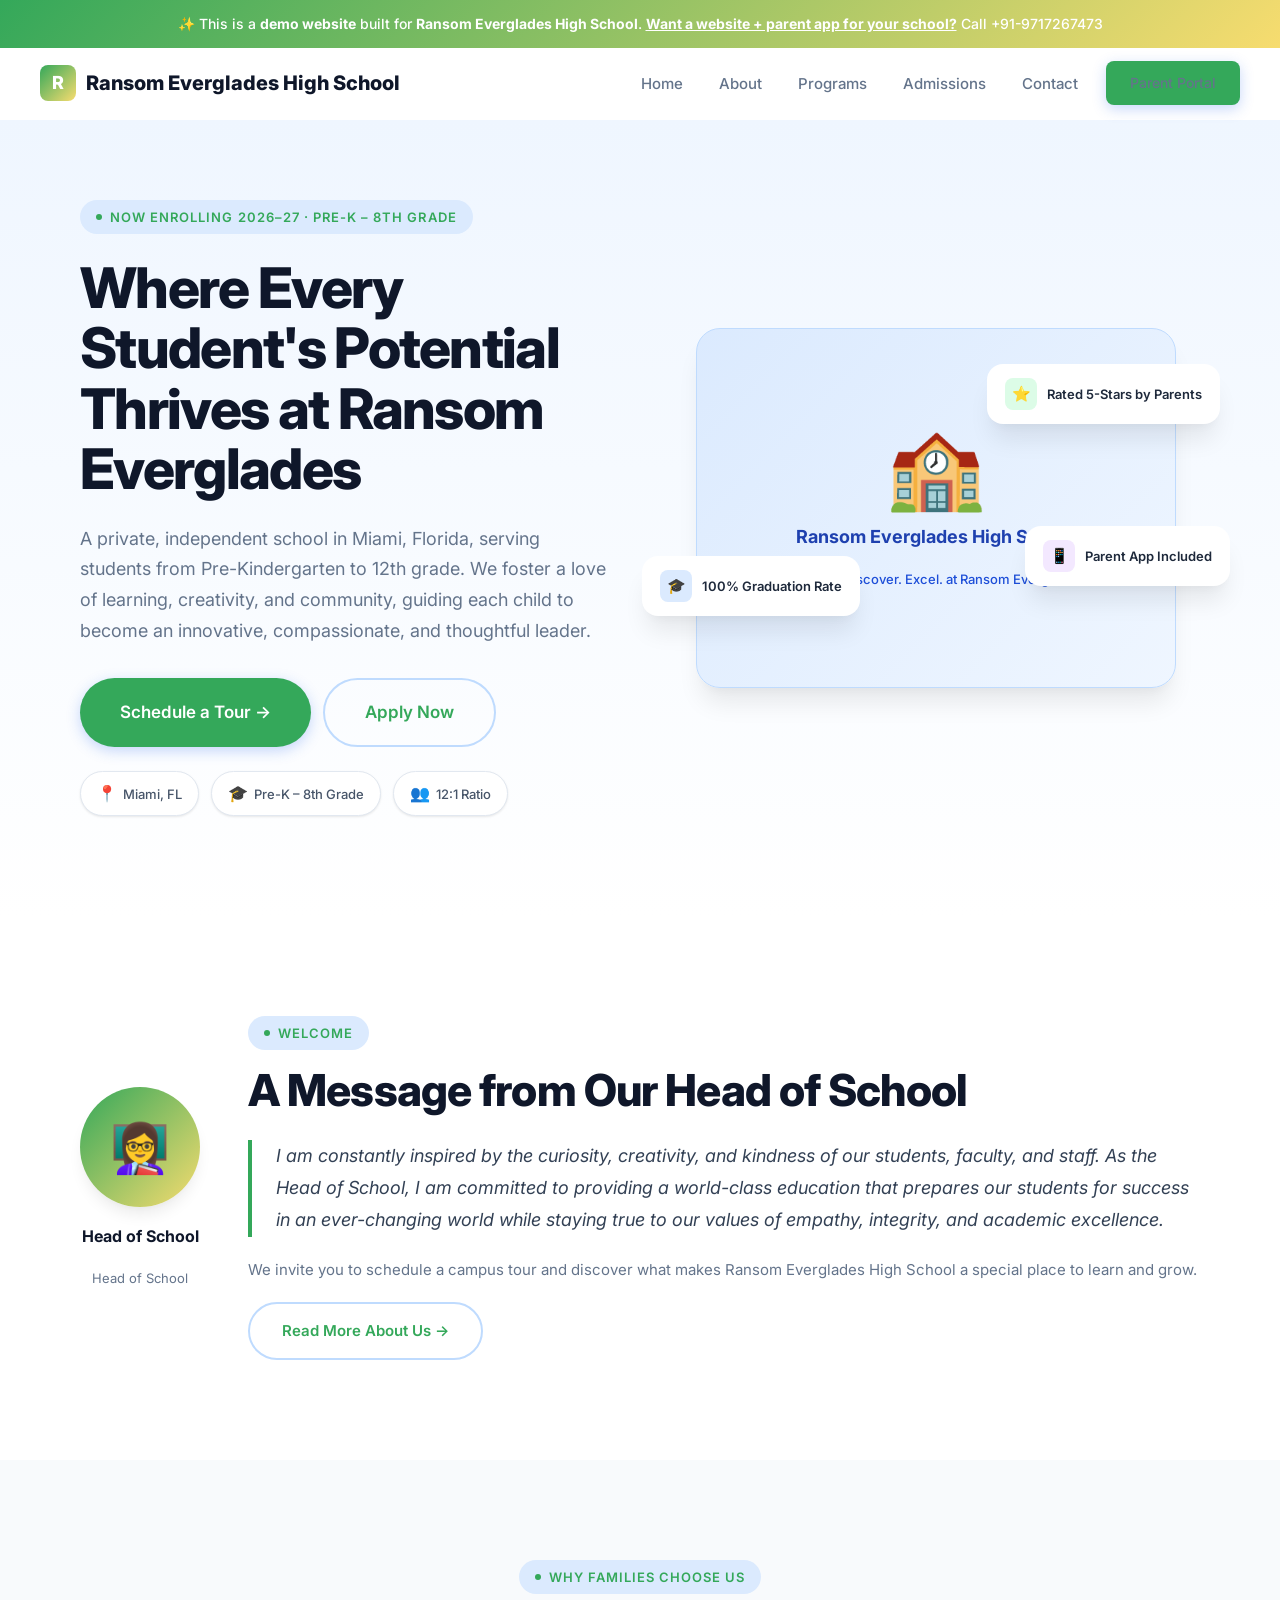
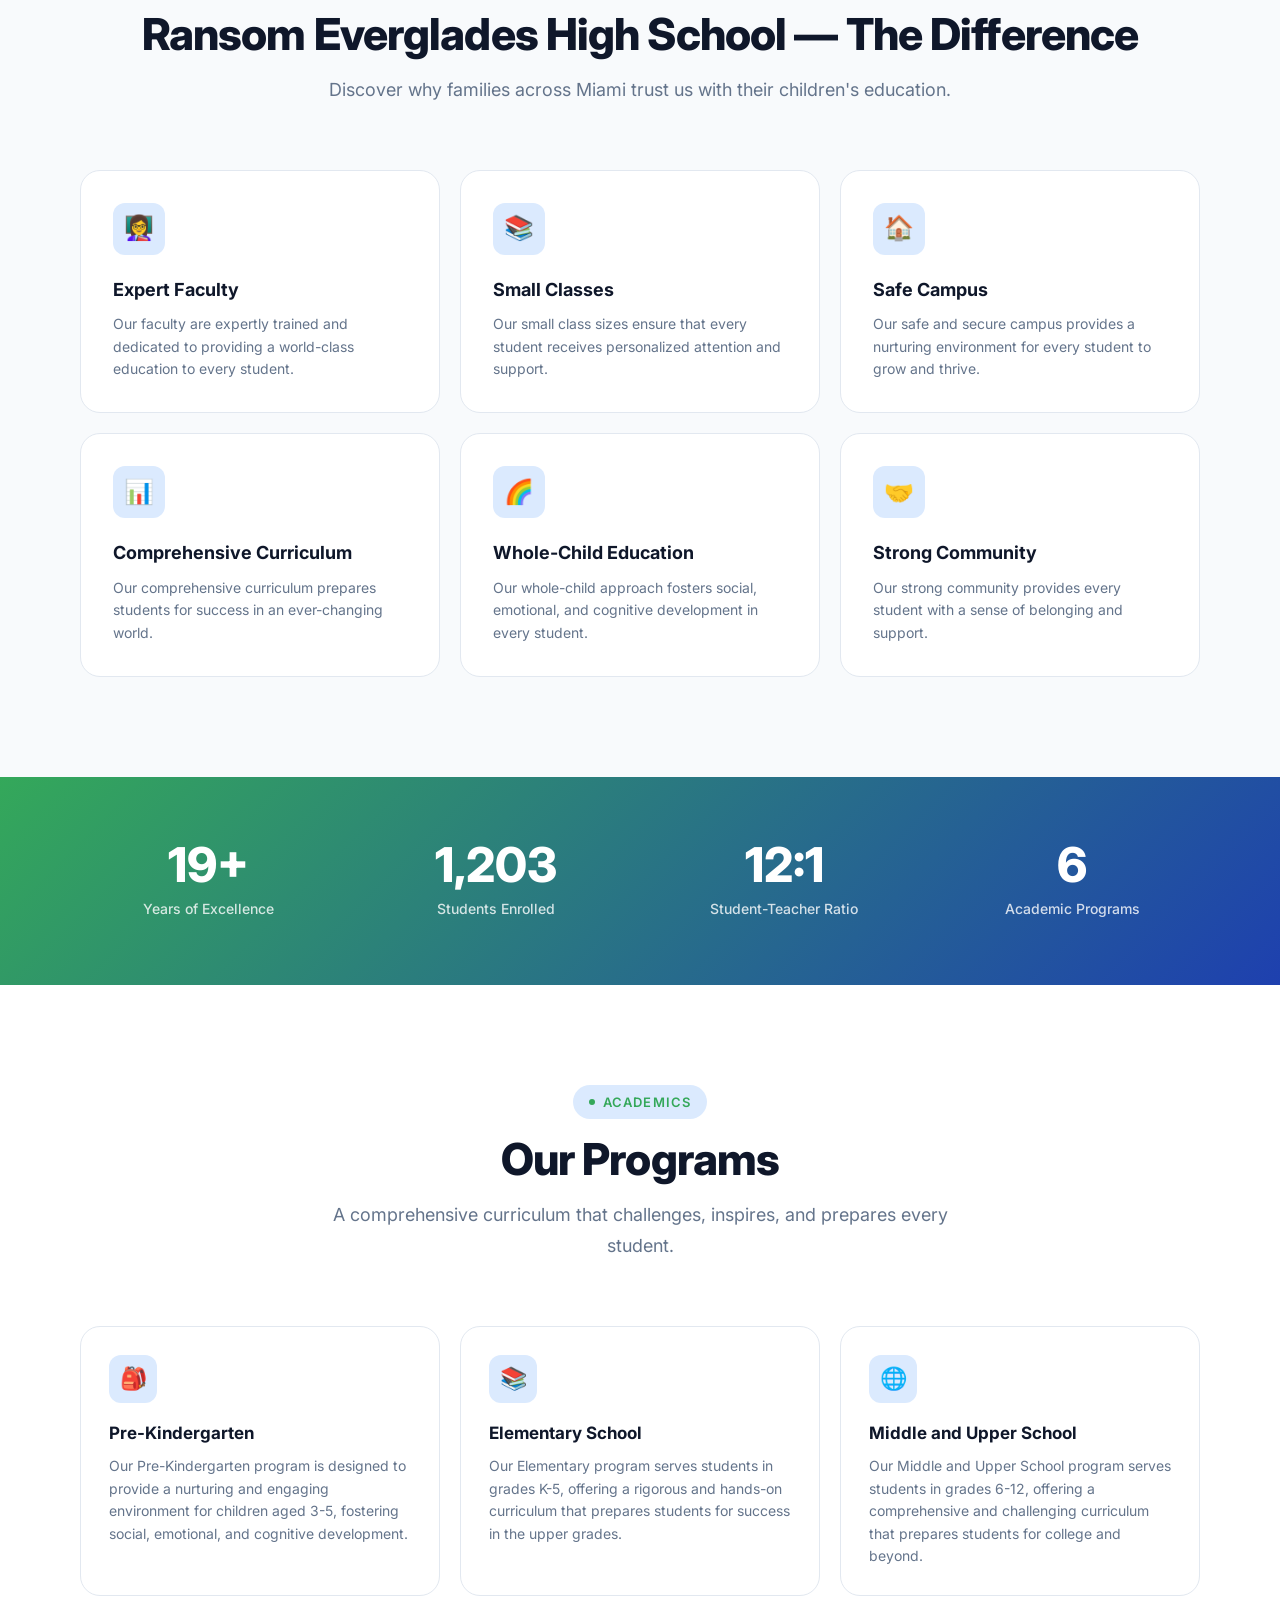
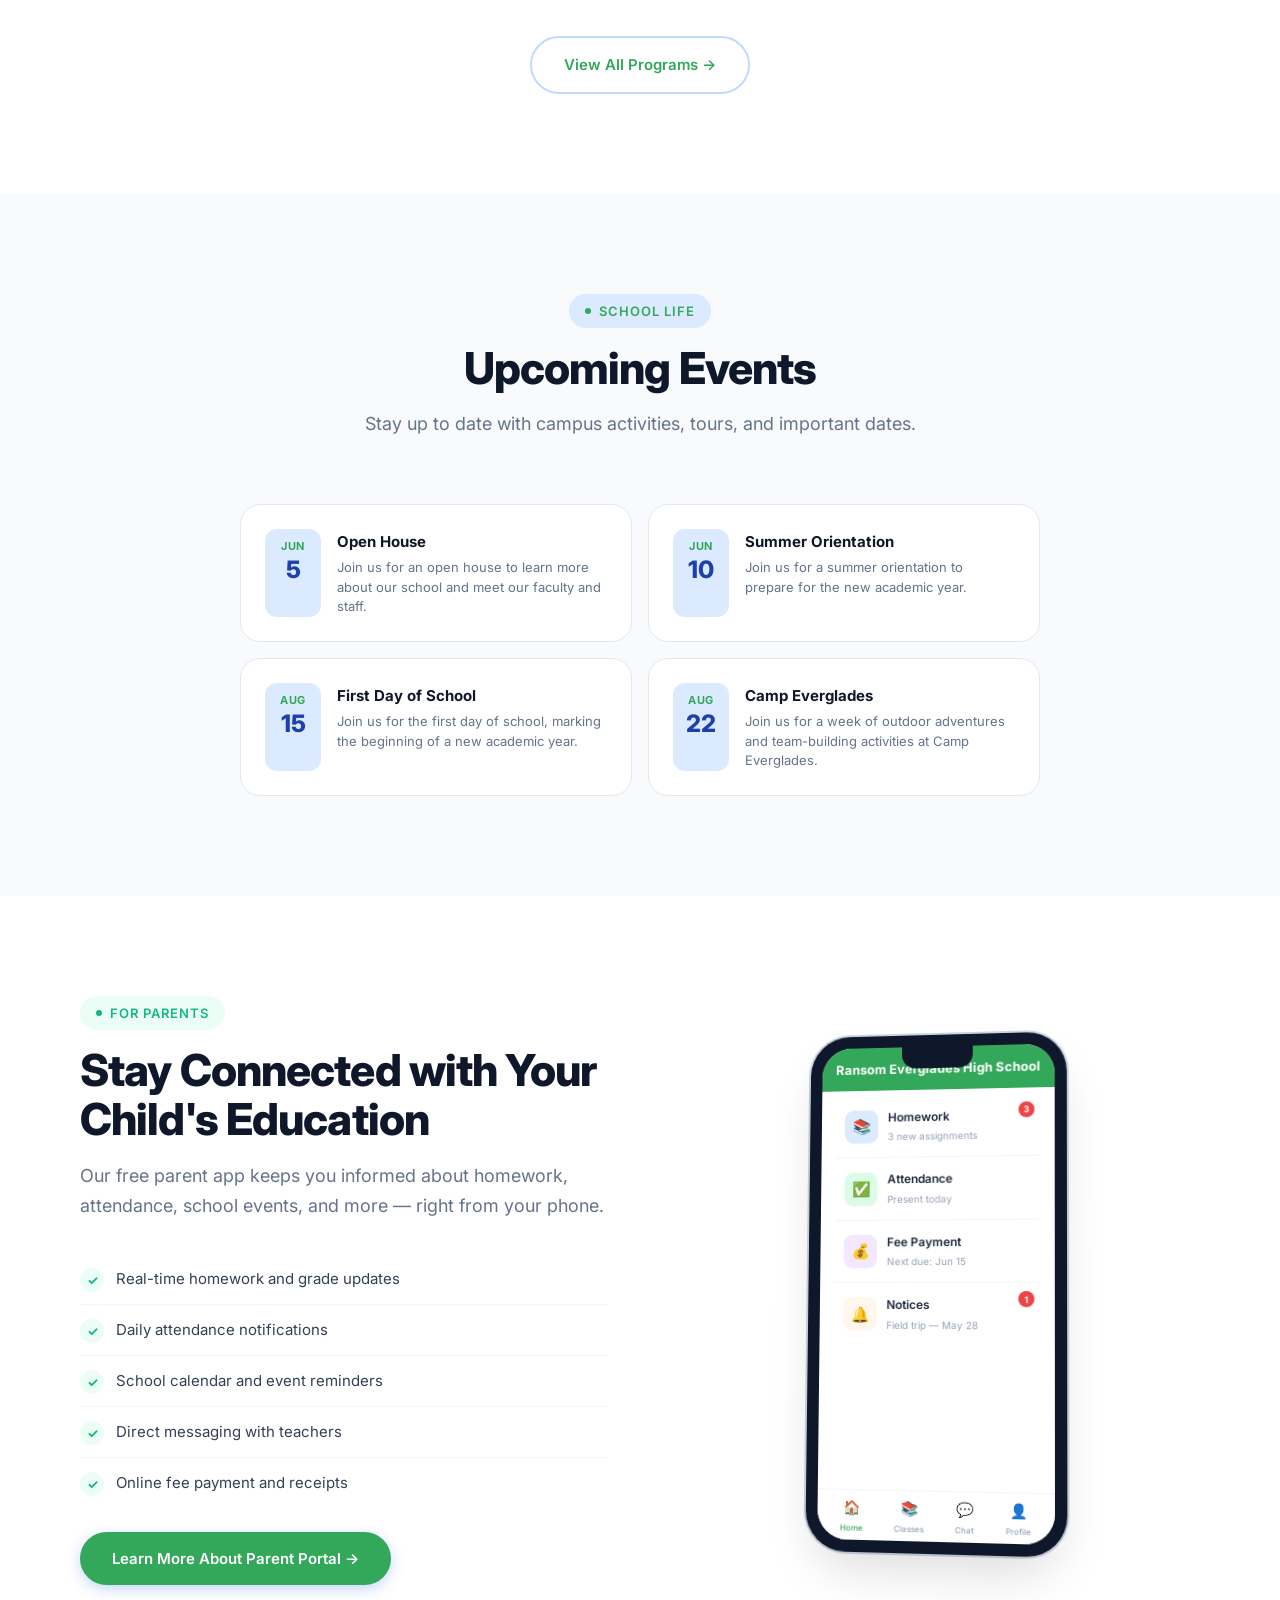
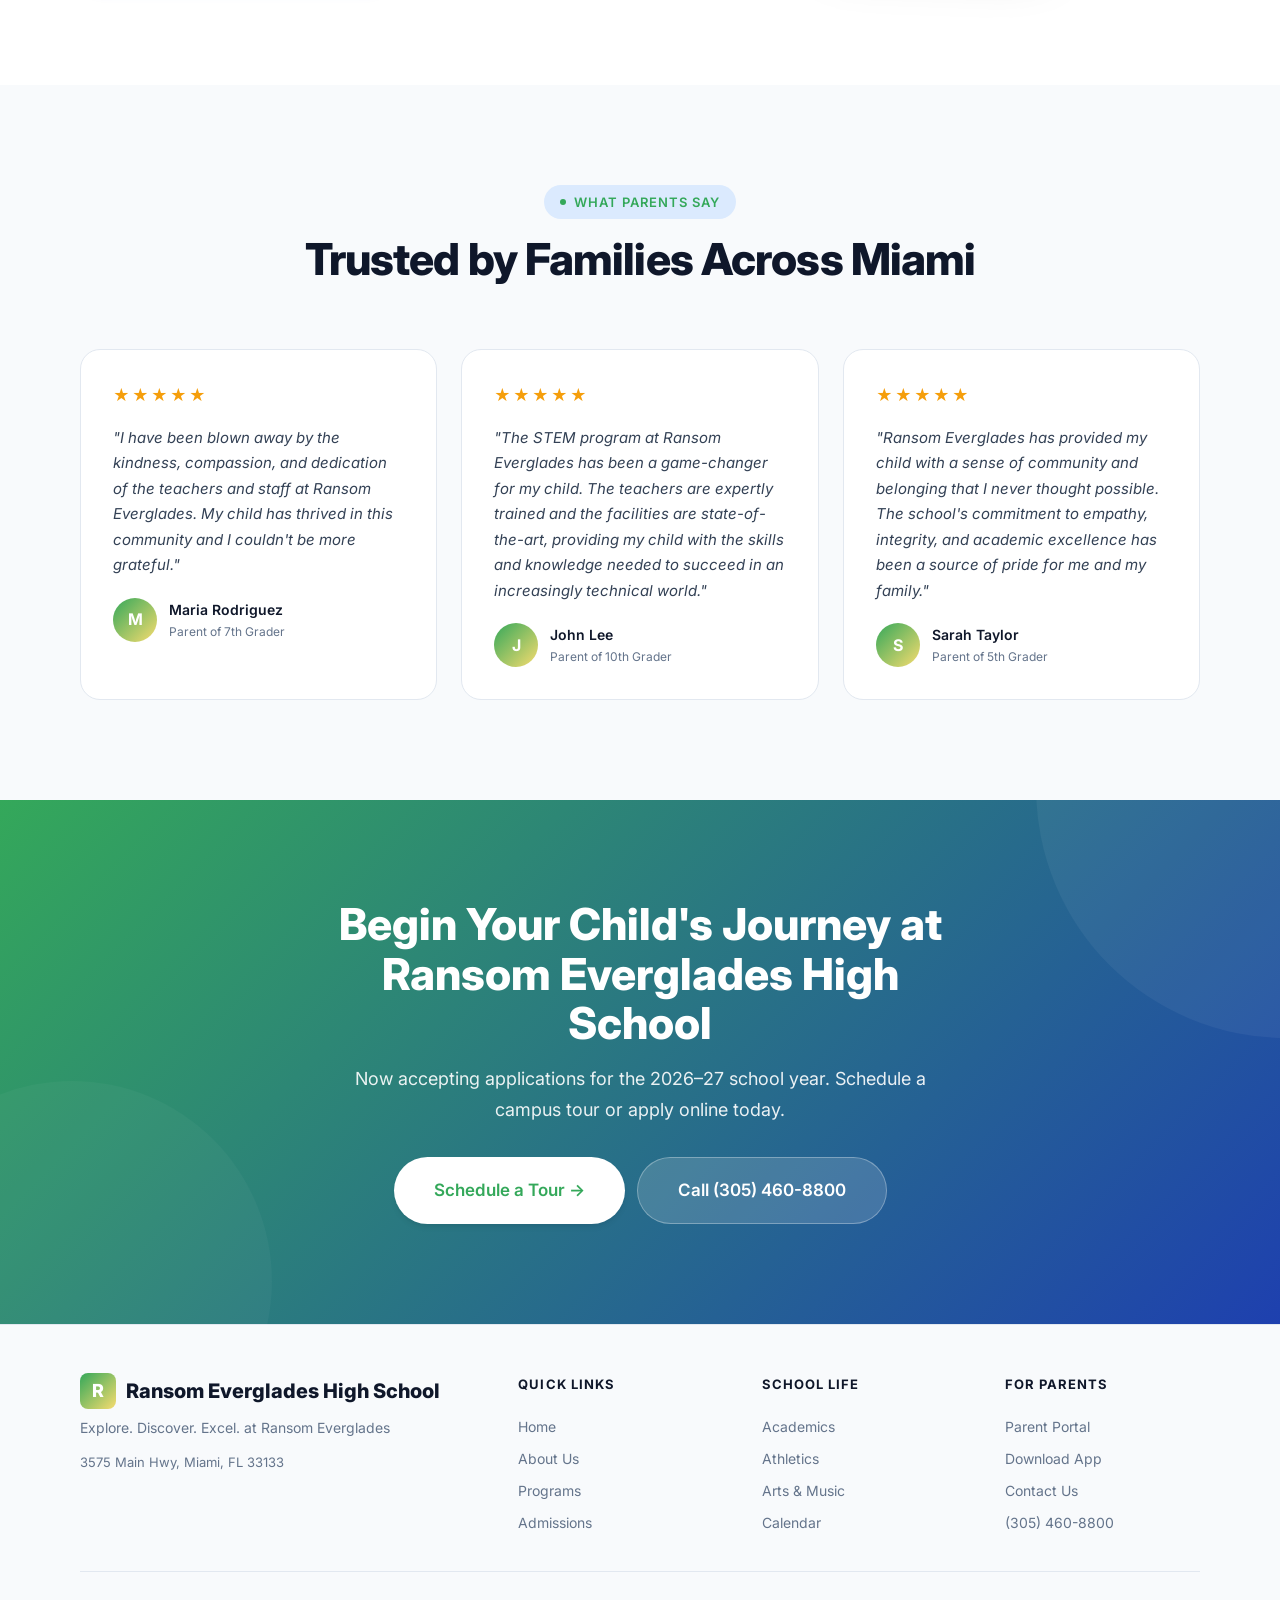
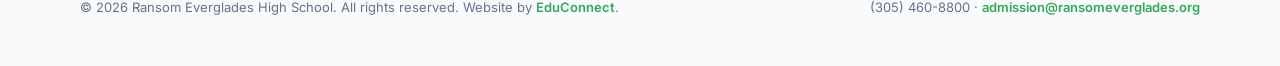
==== index.html @ 55b01624 "Initial demo site for Ransom Everglades High School" ====
<!DOCTYPE html><html lang="en"><head>
  <meta charset="UTF-8"><meta name="viewport" content="width=device-width,initial-scale=1.0">
  <title>Home — Ransom Everglades High School</title>
  <meta name="description" content="Home — Ransom Everglades High School, a premier school in Miami, FL serving Pre-K – 8th Grade.">
  <meta property="og:title" content="Home — Ransom Everglades High School"><meta property="og:type" content="website">
  <link rel="preconnect" href="https://fonts.googleapis.com"><link rel="preconnect" href="https://fonts.gstatic.com" crossorigin>
  <link href="https://fonts.googleapis.com/css2?family=Inter:wght@400;500;600;700;800&display=swap" rel="stylesheet">
  <link rel="stylesheet" href="/styles.css"><script src="/main.js" defer></script>
</head><body><div class="demo-banner">
  ✨ This is a <strong>demo website</strong> built for <strong>Ransom Everglades High School</strong>.
  <a href="mailto:bhupender@myfirststepschool.com">Want a website + parent app for your school?</a> Call +91-9717267473
</div>
<nav class="navbar">
  <a href="/" class="logo"><span class="logo-icon">R</span>Ransom Everglades High School</a>
  <div class="nav-links">
    <a href="/">Home</a>
    <a href="/about.html">About</a>
    <a href="/programs.html">Programs</a>
    <a href="/admissions.html">Admissions</a>
    <a href="/contact.html">Contact</a>
    <a href="/parents.html" class="btn btn-primary" style="padding:10px 24px;font-size:14px">Parent Portal</a>
  </div>
  <button class="hamburger" aria-label="Toggle menu"><span></span><span></span><span></span></button>
</nav><main>
<section class="hero"><div class="container"><div class="hero-inner">
  <div class="hero-content">
    <div class="badge animate-on-scroll mb-6">Now Enrolling 2026–27 · Pre-K – 8th Grade</div>
    <h1 class="heading-xl animate-on-scroll mb-6">Where Every Student's Potential Thrives at Ransom Everglades</h1>
    <p class="text-lg text-muted animate-on-scroll mb-8">A private, independent school in Miami, Florida, serving students from Pre-Kindergarten to 12th grade. We foster a love of learning, creativity, and community, guiding each child to become an innovative, compassionate, and thoughtful leader.</p>
    <div class="hero-actions animate-on-scroll">
      <a href="/admissions.html" class="btn btn-primary btn-lg">Schedule a Tour →</a>
      <a href="/admissions.html" class="btn btn-outline btn-lg">Apply Now</a>
    </div>
    <div class="hero-info-cards animate-on-scroll" style="margin-top:24px">
      <div class="info-chip"><span class="ic-icon">📍</span> Miami, FL</div>
      <div class="info-chip"><span class="ic-icon">🎓</span> Pre-K – 8th Grade</div>
      <div class="info-chip"><span class="ic-icon">👥</span> 12:1 Ratio</div>
    </div>
  </div>
  <div class="hero-visual animate-on-scroll">
    <div class="school-illustration"><div class="school-illustration-inner">
      <div class="school-building">🏫</div><h3>Ransom Everglades High School</h3><p>Explore. Discover. Excel. at Ransom Everglades</p>
    </div></div>
    <div class="float-card card-1"><div class="fc-icon green">⭐</div>Rated 5-Stars by Parents</div>
    <div class="float-card card-2"><div class="fc-icon blue">🎓</div>100% Graduation Rate</div>
    <div class="float-card card-3"><div class="fc-icon purple">📱</div>Parent App Included</div>
  </div>
</div></div></section>

<section class="welcome-section section-padding"><div class="container"><div class="welcome-grid">
  <div class="principal-card animate-on-scroll">
    <div class="principal-avatar">👩‍🏫</div>
    <div class="principal-name">Head of School</div><div class="principal-title">Head of School</div>
  </div>
  <div class="welcome-text animate-on-scroll">
    <div class="badge mb-4">Welcome</div>
    <h2 class="heading-lg mb-6">A Message from Our Head of School</h2>
    <blockquote>I am constantly inspired by the curiosity, creativity, and kindness of our students, faculty, and staff. As the Head of School, I am committed to providing a world-class education that prepares our students for success in an ever-changing world while staying true to our values of empathy, integrity, and academic excellence.</blockquote>
    <p>We invite you to schedule a campus tour and discover what makes Ransom Everglades High School a special place to learn and grow.</p>
    <a href="/about.html" class="btn btn-outline" style="margin-top:20px">Read More About Us →</a>
  </div>
</div></div></section>

<section class="features-section section-padding"><div class="container">
  <div class="text-center mb-16">
    <div class="badge animate-on-scroll mb-4">Why Families Choose Us</div>
    <h2 class="heading-lg animate-on-scroll mb-4">Ransom Everglades High School — The Difference</h2>
    <p class="text-lg text-muted max-w-lg mx-auto animate-on-scroll">Discover why families across Miami trust us with their children's education.</p>
  </div>
  <div class="features-grid">
      <div class="feature-card animate-on-scroll stagger-1">
        <div class="feature-icon">👩‍🏫</div><h3>Expert Faculty</h3><p>Our faculty are expertly trained and dedicated to providing a world-class education to every student.</p>
      </div>
      <div class="feature-card animate-on-scroll stagger-2">
        <div class="feature-icon">📚</div><h3>Small Classes</h3><p>Our small class sizes ensure that every student receives personalized attention and support.</p>
      </div>
      <div class="feature-card animate-on-scroll stagger-3">
        <div class="feature-icon">🏠</div><h3>Safe Campus</h3><p>Our safe and secure campus provides a nurturing environment for every student to grow and thrive.</p>
      </div>
      <div class="feature-card animate-on-scroll stagger-4">
        <div class="feature-icon">📊</div><h3>Comprehensive Curriculum</h3><p>Our comprehensive curriculum prepares students for success in an ever-changing world.</p>
      </div>
      <div class="feature-card animate-on-scroll stagger-5">
        <div class="feature-icon">🌈</div><h3>Whole-Child Education</h3><p>Our whole-child approach fosters social, emotional, and cognitive development in every student.</p>
      </div>
      <div class="feature-card animate-on-scroll stagger-6">
        <div class="feature-icon">🤝</div><h3>Strong Community</h3><p>Our strong community provides every student with a sense of belonging and support.</p>
      </div></div>
</div></section>

<section class="stats-section"><div class="container"><div class="stats-grid">
  <div class="animate-on-scroll stagger-1"><div class="stat-value" data-count="20" data-suffix="+">0+</div><div class="stat-label">Years of Excellence</div></div>
  <div class="animate-on-scroll stagger-2"><div class="stat-value" data-count="1246">0</div><div class="stat-label">Students Enrolled</div></div>
  <div class="animate-on-scroll stagger-3"><div class="stat-value">12:1</div><div class="stat-label">Student-Teacher Ratio</div></div>
  <div class="animate-on-scroll stagger-4"><div class="stat-value" data-count="6">0</div><div class="stat-label">Academic Programs</div></div>
</div></div></section>

<section class="programs-section section-padding"><div class="container">
  <div class="text-center mb-16">
    <div class="badge animate-on-scroll mb-4">Academics</div>
    <h2 class="heading-lg animate-on-scroll mb-4">Our Programs</h2>
    <p class="text-lg text-muted max-w-lg mx-auto animate-on-scroll">A comprehensive curriculum that challenges, inspires, and prepares every student.</p>
  </div>
  <div class="programs-grid">
      <div class="program-card animate-on-scroll stagger-1">
        <div class="program-icon">🎒</div><h3>Pre-Kindergarten</h3><p>Our Pre-Kindergarten program is designed to provide a nurturing and engaging environment for children aged 3-5, fostering social, emotional, and cognitive development.</p>
      </div>
      <div class="program-card animate-on-scroll stagger-2">
        <div class="program-icon">📚</div><h3>Elementary School</h3><p>Our Elementary program serves students in grades K-5, offering a rigorous and hands-on curriculum that prepares students for success in the upper grades.</p>
      </div>
      <div class="program-card animate-on-scroll stagger-3">
        <div class="program-icon">🌐</div><h3>Middle and Upper School</h3><p>Our Middle and Upper School program serves students in grades 6-12, offering a comprehensive and challenging curriculum that prepares students for college and beyond.</p>
      </div></div>
  <div class="text-center animate-on-scroll" style="margin-top:40px"><a href="/programs.html" class="btn btn-outline">View All Programs →</a></div>
</div></section>

<section class="events-section section-padding"><div class="container">
  <div class="text-center mb-16">
    <div class="badge animate-on-scroll mb-4">School Life</div>
    <h2 class="heading-lg animate-on-scroll mb-4">Upcoming Events</h2>
    <p class="text-lg text-muted max-w-lg mx-auto animate-on-scroll">Stay up to date with campus activities, tours, and important dates.</p>
  </div>
  <div class="events-grid"><div class="event-card animate-on-scroll stagger-1">
        <div class="event-date"><div class="month">Jun</div><div class="day">5</div></div>
        <div class="event-info"><h4>Open House</h4><p>Join us for an open house to learn more about our school and meet our faculty and staff.</p></div>
      </div><div class="event-card animate-on-scroll stagger-2">
        <div class="event-date"><div class="month">Jun</div><div class="day">10</div></div>
        <div class="event-info"><h4>Summer Orientation</h4><p>Join us for a summer orientation to prepare for the new academic year.</p></div>
      </div><div class="event-card animate-on-scroll stagger-3">
        <div class="event-date"><div class="month">Aug</div><div class="day">15</div></div>
        <div class="event-info"><h4>First Day of School</h4><p>Join us for the first day of school, marking the beginning of a new academic year.</p></div>
      </div><div class="event-card animate-on-scroll stagger-4">
        <div class="event-date"><div class="month">Aug</div><div class="day">22</div></div>
        <div class="event-info"><h4>Camp Everglades</h4><p>Join us for a week of outdoor adventures and team-building activities at Camp Everglades.</p></div>
      </div></div>
</div></section>

<section class="portal-section section-padding"><div class="container"><div class="portal-grid">
  <div>
    <div class="badge accent animate-on-scroll mb-4">For Parents</div>
    <h2 class="heading-lg animate-on-scroll mb-4">Stay Connected with Your Child's Education</h2>
    <p class="text-lg text-muted animate-on-scroll mb-8">Our free parent app keeps you informed about homework, attendance, school events, and more — right from your phone.</p>
    <ul class="portal-features animate-on-scroll">
      <li><span class="pf-icon">✓</span>Real-time homework and grade updates</li>
      <li><span class="pf-icon">✓</span>Daily attendance notifications</li>
      <li><span class="pf-icon">✓</span>School calendar and event reminders</li>
      <li><span class="pf-icon">✓</span>Direct messaging with teachers</li>
      <li><span class="pf-icon">✓</span>Online fee payment and receipts</li>
    </ul>
    <a href="/parents.html" class="btn btn-primary animate-on-scroll" style="margin-top:24px">Learn More About Parent Portal →</a>
  </div>
  <div class="animate-on-scroll" style="display:flex;justify-content:center">
    <div class="phone-mockup"><div class="phone-screen">
      <div class="phone-status-bar">Ransom Everglades High School</div>
      <div class="phone-screen-content">
        <div class="phone-nav-item"><div class="phone-nav-icon blue">📚</div><div><div class="phone-nav-label">Homework</div><div class="phone-nav-sub">3 new assignments</div></div><div class="phone-badge">3</div></div>
        <div class="phone-nav-item"><div class="phone-nav-icon green">✅</div><div><div class="phone-nav-label">Attendance</div><div class="phone-nav-sub">Present today</div></div></div>
        <div class="phone-nav-item"><div class="phone-nav-icon purple">💰</div><div><div class="phone-nav-label">Fee Payment</div><div class="phone-nav-sub">Next due: Jun 15</div></div></div>
        <div class="phone-nav-item"><div class="phone-nav-icon orange">🔔</div><div><div class="phone-nav-label">Notices</div><div class="phone-nav-sub">Field trip — May 28</div></div><div class="phone-badge">1</div></div>
      </div>
      <div class="phone-bottom-bar">
        <div class="phone-tab active"><div style="font-size:14px">🏠</div>Home</div>
        <div class="phone-tab"><div style="font-size:14px">📚</div>Classes</div>
        <div class="phone-tab"><div style="font-size:14px">💬</div>Chat</div>
        <div class="phone-tab"><div style="font-size:14px">👤</div>Profile</div>
      </div>
    </div></div>
  </div>
</div></div></section>

<section class="testimonials-section section-padding"><div class="container">
  <div class="text-center mb-16">
    <div class="badge animate-on-scroll mb-4">What Parents Say</div>
    <h2 class="heading-lg animate-on-scroll mb-4">Trusted by Families Across Miami</h2>
  </div>
  <div class="testimonials-grid">
      <div class="testimonial-card animate-on-scroll stagger-1">
        <div class="stars"><span class="star">★</span><span class="star">★</span><span class="star">★</span><span class="star">★</span><span class="star">★</span></div>
        <p class="testimonial-text">"I have been blown away by the kindness, compassion, and dedication of the teachers and staff at Ransom Everglades. My child has thrived in this community and I couldn't be more grateful."</p>
        <div class="testimonial-author"><div class="author-avatar">M</div>
        <div class="author-info"><div class="author-name">Maria Rodriguez</div><div class="author-role">Parent of 7th Grader</div></div></div>
      </div>
      <div class="testimonial-card animate-on-scroll stagger-2">
        <div class="stars"><span class="star">★</span><span class="star">★</span><span class="star">★</span><span class="star">★</span><span class="star">★</span></div>
        <p class="testimonial-text">"The STEM program at Ransom Everglades has been a game-changer for my child. The teachers are expertly trained and the facilities are state-of-the-art, providing my child with the skills and knowledge needed to succeed in an increasingly technical world."</p>
        <div class="testimonial-author"><div class="author-avatar">J</div>
        <div class="author-info"><div class="author-name">John Lee</div><div class="author-role">Parent of 10th Grader</div></div></div>
      </div>
      <div class="testimonial-card animate-on-scroll stagger-3">
        <div class="stars"><span class="star">★</span><span class="star">★</span><span class="star">★</span><span class="star">★</span><span class="star">★</span></div>
        <p class="testimonial-text">"Ransom Everglades has provided my child with a sense of community and belonging that I never thought possible. The school's commitment to empathy, integrity, and academic excellence has been a source of pride for me and my family."</p>
        <div class="testimonial-author"><div class="author-avatar">S</div>
        <div class="author-info"><div class="author-name">Sarah Taylor</div><div class="author-role">Parent of 5th Grader</div></div></div>
      </div></div>
</div></section>

<section class="cta-section"><div class="container"><div class="cta-content animate-on-scroll">
  <h2>Begin Your Child's Journey at Ransom Everglades High School</h2>
  <p>Now accepting applications for the 2026–27 school year. Schedule a campus tour or apply online today.</p>
  <div class="cta-actions">
    <a href="/admissions.html" class="btn btn-white btn-lg">Schedule a Tour →</a>
    <a href="tel:(305) 460-8800" class="btn btn-lg" style="background:rgba(255,255,255,.15);color:white;border:1px solid rgba(255,255,255,.3)">Call (305) 460-8800</a>
  </div>
</div></div></section>
</main><footer class="footer">
  <div class="container">
    <div class="footer-grid">
      <div class="footer-brand">
        <div class="logo" style="margin-bottom:8px"><span class="logo-icon">R</span>Ransom Everglades High School</div>
        <p>Explore. Discover. Excel. at Ransom Everglades</p>
        <p style="margin-top:12px;font-size:13px">3575 Main Hwy, Miami, FL 33133</p>
      </div>
      <div class="footer-col"><h4>Quick Links</h4><a href="/">Home</a><a href="/about.html">About Us</a><a href="/programs.html">Programs</a><a href="/admissions.html">Admissions</a></div>
      <div class="footer-col"><h4>School Life</h4><a href="/programs.html">Academics</a><a href="/programs.html">Athletics</a><a href="/programs.html">Arts &amp; Music</a><a href="/contact.html">Calendar</a></div>
      <div class="footer-col"><h4>For Parents</h4><a href="/parents.html">Parent Portal</a><a href="/parents.html">Download App</a><a href="/contact.html">Contact Us</a><a href="tel:(305) 460-8800">(305) 460-8800</a></div>
    </div>
    <div class="footer-bottom">
      <p>&copy; 2026 Ransom Everglades High School. All rights reserved. Website by <a href="mailto:bhupender@myfirststepschool.com">EduConnect</a>.</p>
      <p>(305) 460-8800 &middot; <a href="mailto:admission@ransomeverglades.org">admission@ransomeverglades.org</a></p>
    </div>
  </div>
</footer></body></html>
---- styles.css ----
/* ===== DESIGN SYSTEM — LIGHT PROFESSIONAL ===== */
:root{
  --primary:#34A85A;--primary-50:#eff6ff;--primary-100:#dbeafe;--primary-200:#bfdbfe;
  --primary-500:#34A85A;--primary-600:#1d4ed8;--primary-700:#1e40af;
  --secondary:#F7DC6F;--accent:#10b981;--accent-50:#ecfdf5;
  --white:#fff;--gray-50:#f8fafc;--gray-100:#f1f5f9;--gray-200:#e2e8f0;--gray-300:#cbd5e1;
  --gray-400:#94a3b8;--gray-500:#64748b;--gray-600:#475569;--gray-700:#334155;
  --gray-800:#1e293b;--gray-900:#0f172a;
  --bg:var(--white);--bg-alt:var(--gray-50);--text:var(--gray-700);
  --text-heading:var(--gray-900);--text-muted:var(--gray-500);--border:var(--gray-200);
  --shadow-sm:0 1px 3px rgba(0,0,0,.06),0 1px 2px rgba(0,0,0,.04);
  --shadow-md:0 4px 6px -1px rgba(0,0,0,.07),0 2px 4px -2px rgba(0,0,0,.05);
  --shadow-lg:0 10px 15px -3px rgba(0,0,0,.08),0 4px 6px -4px rgba(0,0,0,.04);
  --shadow-xl:0 20px 25px -5px rgba(0,0,0,.08),0 8px 10px -6px rgba(0,0,0,.04);
  --shadow-2xl:0 25px 50px -12px rgba(0,0,0,.15);
  --shadow-primary:0 4px 14px rgba(37,99,235,.25);
  --radius-sm:8px;--radius-md:12px;--radius-lg:16px;--radius-xl:20px;--radius-2xl:24px;--radius-full:9999px;
  --font:'Inter',-apple-system,BlinkMacSystemFont,'Segoe UI',sans-serif;
}
*,*::before,*::after{margin:0;padding:0;box-sizing:border-box}
html{scroll-behavior:smooth;-webkit-font-smoothing:antialiased}
body{font-family:var(--font);background:var(--bg);color:var(--text);line-height:1.7;overflow-x:hidden;font-size:16px}
a{color:inherit;text-decoration:none}img{max-width:100%;display:block}button{font-family:inherit;cursor:pointer}
.container{max-width:1200px;margin:0 auto;padding:0 24px}
@media(min-width:768px){.container{padding:0 40px}}
.section-padding{padding:80px 0}
@media(min-width:768px){.section-padding{padding:100px 0}}
.badge{display:inline-flex;align-items:center;gap:8px;padding:6px 16px;font-size:13px;font-weight:600;text-transform:uppercase;letter-spacing:.08em;border-radius:var(--radius-full);background:var(--primary-100);color:var(--primary)}
.badge::before{content:'';width:6px;height:6px;border-radius:50%;background:var(--primary);animation:pulse 2s infinite}
.badge.accent{background:var(--accent-50);color:var(--accent)}.badge.accent::before{background:var(--accent)}
.heading-xl{font-size:clamp(32px,5vw,56px);font-weight:800;line-height:1.08;letter-spacing:-.03em;color:var(--text-heading)}
.heading-lg{font-size:clamp(28px,4vw,44px);font-weight:800;line-height:1.12;letter-spacing:-.02em;color:var(--text-heading)}
.heading-md{font-size:clamp(22px,3vw,32px);font-weight:700;line-height:1.2;color:var(--text-heading)}
.heading-sm{font-size:20px;font-weight:700;line-height:1.3;color:var(--text-heading)}
.text-lg{font-size:18px;line-height:1.7;color:var(--text)}
.text-base{font-size:16px;line-height:1.7;color:var(--text)}
.text-sm{font-size:14px;line-height:1.6;color:var(--text-muted)}
.text-center{text-align:center}.text-muted{color:var(--text-muted)}
.gradient-text{background:linear-gradient(135deg,var(--primary),var(--secondary));-webkit-background-clip:text;-webkit-text-fill-color:transparent;background-clip:text}
.max-w-lg{max-width:640px}.mx-auto{margin-left:auto;margin-right:auto}
.mb-4{margin-bottom:16px}.mb-6{margin-bottom:24px}.mb-8{margin-bottom:32px}
.mb-12{margin-bottom:48px}.mb-16{margin-bottom:64px}
.btn{display:inline-flex;align-items:center;justify-content:center;gap:8px;padding:14px 32px;font-size:15px;font-weight:600;border-radius:var(--radius-full);border:none;cursor:pointer;transition:all .25s cubic-bezier(.4,0,.2,1);text-decoration:none;white-space:nowrap}
.btn-primary{background:var(--primary);color:var(--white);box-shadow:var(--shadow-primary)}
.btn-primary:hover{background:var(--primary-600);transform:translateY(-2px);box-shadow:0 8px 24px rgba(37,99,235,.3)}
.btn-lg{padding:18px 40px;font-size:17px}
.btn-outline{background:transparent;color:var(--primary);border:2px solid var(--primary-200)}
.btn-outline:hover{background:var(--primary-50);border-color:var(--primary);transform:translateY(-2px)}
.btn-white{background:var(--white);color:var(--primary);box-shadow:var(--shadow-md)}
.btn-white:hover{transform:translateY(-2px);box-shadow:var(--shadow-lg)}
.demo-banner{background:linear-gradient(135deg,var(--primary),var(--secondary));color:var(--white);text-align:center;padding:12px 24px;font-size:14px;font-weight:500;position:relative;z-index:200}
.demo-banner strong{font-weight:700}.demo-banner a{color:var(--white);text-decoration:underline;font-weight:700}
.navbar{position:sticky;top:0;z-index:100;display:flex;justify-content:space-between;align-items:center;padding:0 24px;height:72px;background:rgba(255,255,255,.92);backdrop-filter:blur(20px) saturate(180%);border-bottom:1px solid transparent;transition:all .3s ease}
@media(min-width:768px){.navbar{padding:0 40px}}
.navbar.scrolled{border-bottom-color:var(--border);box-shadow:var(--shadow-sm)}
.logo{display:flex;align-items:center;gap:10px;font-size:18px;font-weight:800;color:var(--text-heading)}
@media(min-width:768px){.logo{font-size:20px}}
.logo-icon{width:36px;height:36px;border-radius:var(--radius-sm);background:linear-gradient(135deg,var(--primary),var(--secondary));display:flex;align-items:center;justify-content:center;color:white;font-size:18px;font-weight:800}
.nav-links{display:flex;gap:4px;align-items:center}
.nav-links a{padding:8px 16px;font-size:15px;font-weight:500;color:var(--text-muted);border-radius:var(--radius-sm);transition:all .2s ease}
.nav-links a:hover{color:var(--text-heading);background:var(--gray-50)}
.nav-links .btn{margin-left:8px}
.hamburger{display:none;background:none;border:none;padding:8px;min-height:44px;min-width:44px;flex-direction:column;justify-content:center;align-items:center}
.hamburger span{display:block;width:22px;height:2px;background:var(--gray-700);margin:3px 0;transition:all .3s ease;border-radius:2px}
.hamburger.active span:nth-child(1){transform:rotate(45deg) translate(4px,4px)}
.hamburger.active span:nth-child(2){opacity:0}
.hamburger.active span:nth-child(3){transform:rotate(-45deg) translate(4px,-4px)}
@media(max-width:768px){.hamburger{display:flex}.nav-links{display:none;position:fixed;top:72px;left:0;right:0;bottom:0;background:var(--white);flex-direction:column;align-items:center;justify-content:center;gap:16px;z-index:200}.nav-links.open{display:flex}.nav-links a{font-size:18px;padding:12px 24px}}
.hero{position:relative;overflow:hidden;background:linear-gradient(180deg,var(--primary-50) 0%,var(--white) 100%)}
.hero-inner{display:grid;grid-template-columns:1fr;gap:48px;align-items:center;padding:60px 0 80px}
@media(min-width:1024px){.hero-inner{grid-template-columns:1fr 1fr;gap:64px;padding:80px 0 100px}}
.hero-content{max-width:560px}
@media(max-width:1023px){.hero-content{text-align:center;margin:0 auto}}
.hero-actions{display:flex;gap:12px;flex-wrap:wrap}
@media(max-width:1023px){.hero-actions{justify-content:center}}
.hero-visual{display:flex;justify-content:center;align-items:center;position:relative}
.school-illustration{position:relative;width:100%;max-width:480px;aspect-ratio:4/3;border-radius:var(--radius-2xl);overflow:hidden;background:linear-gradient(135deg,var(--primary-100),var(--primary-50));border:1px solid var(--primary-200);box-shadow:var(--shadow-xl)}
.school-illustration-inner{width:100%;height:100%;display:flex;flex-direction:column;align-items:center;justify-content:center;gap:16px;padding:32px}
.school-building{font-size:80px;line-height:1}
.school-illustration h3{font-size:18px;font-weight:700;color:var(--primary-700);text-align:center}
.school-illustration p{font-size:13px;color:var(--primary-600);text-align:center;font-weight:500}
.hero-info-cards{display:flex;gap:12px;flex-wrap:wrap;margin-top:20px}
@media(max-width:1023px){.hero-info-cards{justify-content:center}}
.info-chip{display:flex;align-items:center;gap:6px;padding:8px 16px;background:var(--white);border:1px solid var(--border);border-radius:var(--radius-full);font-size:13px;font-weight:500;color:var(--gray-600);box-shadow:var(--shadow-sm)}
.info-chip .ic-icon{font-size:16px}
.float-card{position:absolute;background:var(--white);border-radius:var(--radius-lg);box-shadow:var(--shadow-xl);padding:14px 18px;display:flex;align-items:center;gap:10px;font-size:13px;font-weight:600;color:var(--gray-800);animation:float-gentle 4s ease-in-out infinite;z-index:5;white-space:nowrap}
.float-card.card-1{top:10%;right:-20px;animation-delay:0s}
.float-card.card-2{bottom:20%;left:-30px;animation-delay:1.5s}
.float-card.card-3{top:55%;right:-30px;animation-delay:3s}
.float-card .fc-icon{width:32px;height:32px;border-radius:8px;display:flex;align-items:center;justify-content:center;font-size:15px}
.float-card .fc-icon.green{background:#dcfce7;color:#16a34a}
.float-card .fc-icon.blue{background:var(--primary-100);color:var(--primary)}
.float-card .fc-icon.purple{background:#f3e8ff;color:#9333ea}
.welcome-section{background:var(--white)}
.welcome-grid{display:grid;grid-template-columns:1fr;gap:40px;align-items:center}
@media(min-width:768px){.welcome-grid{grid-template-columns:auto 1fr;gap:48px}}
.principal-card{display:flex;flex-direction:column;align-items:center;text-align:center;gap:16px}
.principal-avatar{width:120px;height:120px;border-radius:50%;background:linear-gradient(135deg,var(--primary),var(--secondary));display:flex;align-items:center;justify-content:center;font-size:48px;color:white;box-shadow:var(--shadow-lg)}
.principal-name{font-size:16px;font-weight:700;color:var(--text-heading)}
.principal-title{font-size:13px;color:var(--text-muted)}
.welcome-text blockquote{font-size:18px;font-style:italic;color:var(--text);line-height:1.8;border-left:4px solid var(--primary);padding-left:24px;margin-bottom:20px}
.welcome-text p{font-size:15px;color:var(--text-muted);line-height:1.7}
.features-section{background:var(--bg-alt)}
.features-grid{display:grid;grid-template-columns:1fr;gap:20px}
@media(min-width:640px){.features-grid{grid-template-columns:repeat(2,1fr)}}
@media(min-width:1024px){.features-grid{grid-template-columns:repeat(3,1fr)}}
.feature-card{position:relative;padding:32px;border-radius:var(--radius-xl);background:var(--white);border:1px solid var(--border);transition:all .3s ease;overflow:hidden}
.feature-card:hover{transform:translateY(-4px);box-shadow:var(--shadow-lg);border-color:var(--primary-200)}
.feature-icon{width:52px;height:52px;border-radius:var(--radius-md);background:var(--primary-100);display:flex;align-items:center;justify-content:center;margin-bottom:20px;font-size:24px;transition:transform .3s ease}
.feature-card:hover .feature-icon{transform:scale(1.1)}
.feature-card h3{font-size:18px;font-weight:700;color:var(--text-heading);margin-bottom:8px}
.feature-card p{font-size:14px;color:var(--text-muted);line-height:1.6}
.programs-section{background:var(--white)}
.programs-grid{display:grid;grid-template-columns:1fr;gap:20px}
@media(min-width:640px){.programs-grid{grid-template-columns:repeat(2,1fr)}}
@media(min-width:1024px){.programs-grid{grid-template-columns:repeat(3,1fr)}}
.program-card{padding:28px;border-radius:var(--radius-xl);background:var(--white);border:1px solid var(--border);transition:all .3s ease;position:relative;overflow:hidden}
.program-card::before{content:'';position:absolute;top:0;left:0;right:0;height:3px;background:linear-gradient(90deg,var(--primary),var(--secondary));transform:scaleX(0);transform-origin:left;transition:transform .3s ease}
.program-card:hover{transform:translateY(-4px);box-shadow:var(--shadow-lg);border-color:var(--primary-200)}
.program-card:hover::before{transform:scaleX(1)}
.program-icon{width:48px;height:48px;border-radius:var(--radius-md);background:var(--primary-100);display:flex;align-items:center;justify-content:center;margin-bottom:16px;font-size:22px}
.program-card h3{font-size:17px;font-weight:700;color:var(--text-heading);margin-bottom:8px}
.program-card p{font-size:14px;color:var(--text-muted);line-height:1.6}
.stats-section{background:linear-gradient(135deg,var(--primary),var(--primary-700));color:var(--white);padding:64px 0}
.stats-grid{display:grid;grid-template-columns:repeat(2,1fr);gap:32px;text-align:center}
@media(min-width:768px){.stats-grid{grid-template-columns:repeat(4,1fr)}}
.stat-value{font-size:clamp(32px,4vw,48px);font-weight:800;line-height:1}
.stat-label{font-size:14px;opacity:.8;margin-top:8px;font-weight:500}
.events-section{background:var(--bg-alt)}
.events-grid{display:grid;grid-template-columns:1fr;gap:16px;max-width:800px;margin:0 auto}
@media(min-width:640px){.events-grid{grid-template-columns:repeat(2,1fr)}}
.event-card{display:flex;gap:16px;padding:24px;border-radius:var(--radius-xl);background:var(--white);border:1px solid var(--border);transition:all .3s ease}
.event-card:hover{box-shadow:var(--shadow-md);border-color:var(--primary-200)}
.event-date{min-width:56px;text-align:center;padding:8px;border-radius:var(--radius-md);background:var(--primary-100)}
.event-date .month{font-size:11px;font-weight:700;text-transform:uppercase;color:var(--primary);letter-spacing:.05em}
.event-date .day{font-size:24px;font-weight:800;color:var(--primary-700);line-height:1.2}
.event-info h4{font-size:15px;font-weight:700;color:var(--text-heading);margin-bottom:4px}
.event-info p{font-size:13px;color:var(--text-muted);line-height:1.5}
.portal-section{background:var(--white)}
.portal-grid{display:grid;grid-template-columns:1fr;gap:48px;align-items:center}
@media(min-width:1024px){.portal-grid{grid-template-columns:1fr 1fr;gap:64px}}
.phone-mockup{position:relative;width:260px;height:520px;background:var(--gray-900);border-radius:40px;padding:12px;box-shadow:var(--shadow-2xl),0 0 0 2px var(--gray-300);margin:0 auto;transform:perspective(1000px) rotateY(-6deg) rotateX(3deg)}
.phone-mockup::before{content:'';position:absolute;top:12px;left:50%;transform:translateX(-50%);width:72px;height:22px;background:var(--gray-900);border-radius:0 0 14px 14px;z-index:10}
.phone-screen{width:100%;height:100%;background:var(--white);border-radius:30px;overflow:hidden;position:relative}
.phone-screen-content{padding:50px 14px 14px;font-size:12px;color:var(--gray-700)}
.phone-status-bar{position:absolute;top:0;left:0;right:0;height:44px;background:var(--primary);display:flex;align-items:center;justify-content:center;color:white;font-weight:700;font-size:13px;border-radius:18px 18px 0 0}
.phone-nav-item{display:flex;align-items:center;gap:10px;padding:12px 10px;border-bottom:1px solid var(--gray-100);position:relative}
.phone-nav-item:last-child{border-bottom:none}
.phone-nav-icon{width:34px;height:34px;border-radius:9px;display:flex;align-items:center;justify-content:center;font-size:15px;flex-shrink:0}
.phone-nav-icon.blue{background:var(--primary-100);color:var(--primary)}
.phone-nav-icon.green{background:#dcfce7;color:#16a34a}
.phone-nav-icon.purple{background:#f3e8ff;color:#9333ea}
.phone-nav-icon.orange{background:#fff7ed;color:#ea580c}
.phone-nav-label{font-weight:600;font-size:12px;color:var(--gray-800)}
.phone-nav-sub{font-size:10px;color:var(--gray-400);margin-top:1px}
.phone-badge{position:absolute;top:8px;right:6px;min-width:16px;height:16px;border-radius:8px;background:#ef4444;color:white;font-size:9px;font-weight:700;display:flex;align-items:center;justify-content:center;padding:0 4px}
.phone-bottom-bar{position:absolute;bottom:0;left:0;right:0;height:50px;background:var(--white);border-top:1px solid var(--gray-100);display:flex;align-items:center;justify-content:space-around;padding:0 8px;border-radius:0 0 18px 18px}
.phone-tab{display:flex;flex-direction:column;align-items:center;gap:2px;font-size:8px;color:var(--gray-400);font-weight:500}
.phone-tab.active{color:var(--primary)}
.portal-features{list-style:none;padding:0}
.portal-features li{display:flex;align-items:flex-start;gap:12px;padding:12px 0;border-bottom:1px solid var(--gray-100);font-size:15px;color:var(--text)}
.portal-features li:last-child{border-bottom:none}
.portal-features .pf-icon{width:24px;height:24px;border-radius:50%;background:var(--accent-50);color:var(--accent);display:flex;align-items:center;justify-content:center;flex-shrink:0;margin-top:2px;font-size:13px;font-weight:700}
.testimonials-section{background:var(--bg-alt)}
.testimonials-grid{display:grid;grid-template-columns:1fr;gap:24px}
@media(min-width:768px){.testimonials-grid{grid-template-columns:repeat(3,1fr)}}
.testimonial-card{padding:32px;border-radius:var(--radius-xl);background:var(--white);border:1px solid var(--border);transition:all .3s ease}
.testimonial-card:hover{box-shadow:var(--shadow-lg);transform:translateY(-4px)}
.stars{display:flex;gap:2px;margin-bottom:16px}.star{color:#f59e0b;font-size:16px}
.testimonial-text{font-size:15px;color:var(--text);line-height:1.7;margin-bottom:20px;font-style:italic}
.testimonial-author{display:flex;align-items:center;gap:12px}
.author-avatar{width:44px;height:44px;border-radius:50%;background:linear-gradient(135deg,var(--primary),var(--secondary));display:flex;align-items:center;justify-content:center;font-weight:700;color:var(--white);font-size:16px;flex-shrink:0}
.author-info .author-name{font-weight:600;font-size:14px;color:var(--text-heading)}
.author-info .author-role{font-size:12px;color:var(--text-muted)}
.cta-section{background:linear-gradient(135deg,var(--primary),var(--primary-700));color:var(--white);text-align:center;position:relative;overflow:hidden;padding:80px 0}
@media(min-width:768px){.cta-section{padding:100px 0}}
.cta-section::before{content:'';position:absolute;top:-50%;right:-20%;width:500px;height:500px;border-radius:50%;background:rgba(255,255,255,.05)}
.cta-section::after{content:'';position:absolute;bottom:-30%;left:-10%;width:400px;height:400px;border-radius:50%;background:rgba(255,255,255,.03)}
.cta-content{position:relative;z-index:1;max-width:640px;margin:0 auto}
.cta-content h2{font-size:clamp(28px,4vw,44px);font-weight:800;margin-bottom:16px;line-height:1.12}
.cta-content p{font-size:18px;opacity:.9;margin-bottom:32px;line-height:1.7}
.cta-actions{display:flex;gap:12px;justify-content:center;flex-wrap:wrap}
.page-hero{padding:100px 0 60px;background:linear-gradient(180deg,var(--primary-50) 0%,var(--white) 100%);text-align:center;position:relative}
@media(min-width:768px){.page-hero{padding:120px 0 70px}}
.content-section{padding:64px 0}.content-section .container{max-width:800px}
.content-section p{font-size:16px;color:var(--text);line-height:1.9;margin-bottom:24px}
.content-section p:last-child{margin-bottom:0}
.contact-grid{display:grid;grid-template-columns:1fr;gap:32px}
@media(min-width:768px){.contact-grid{grid-template-columns:1fr 1fr;gap:40px}}
.contact-info-card{padding:32px;border-radius:var(--radius-xl);background:var(--white);border:1px solid var(--border)}
.contact-item{display:flex;align-items:flex-start;gap:14px;margin-bottom:24px}
.contact-item:last-child{margin-bottom:0}
.contact-icon{width:44px;height:44px;border-radius:var(--radius-md);background:var(--primary-100);display:flex;align-items:center;justify-content:center;flex-shrink:0;font-size:20px}
.contact-item h4{font-weight:600;color:var(--text-heading);margin-bottom:2px;font-size:14px}
.contact-item p{color:var(--text-muted);font-size:14px}
.contact-form{background:var(--white);border-radius:var(--radius-xl);border:1px solid var(--border);padding:32px}
.form-group{margin-bottom:16px}.form-group:last-of-type{margin-bottom:24px}
.form-label{display:block;font-size:13px;font-weight:600;color:var(--text-heading);margin-bottom:6px}
.form-input,.form-textarea{width:100%;padding:12px 16px;border:1px solid var(--border);border-radius:var(--radius-sm);font-family:var(--font);font-size:14px;color:var(--text-heading);background:var(--gray-50);transition:all .2s ease;outline:none}
.form-input:focus,.form-textarea:focus{border-color:var(--primary);box-shadow:0 0 0 3px var(--primary-100);background:var(--white)}
.form-textarea{resize:vertical;min-height:100px}
.admissions-steps{display:grid;grid-template-columns:1fr;gap:24px;max-width:700px;margin:0 auto}
.adm-step{display:flex;gap:20px;padding:24px;background:var(--white);border-radius:var(--radius-xl);border:1px solid var(--border)}
.adm-step-num{width:48px;height:48px;border-radius:50%;background:var(--primary);color:var(--white);display:flex;align-items:center;justify-content:center;font-weight:800;font-size:20px;flex-shrink:0}
.adm-step h4{font-weight:700;color:var(--text-heading);margin-bottom:4px}
.adm-step p{font-size:14px;color:var(--text-muted);line-height:1.6}
.footer{padding:48px 0;border-top:1px solid var(--border);background:var(--gray-50)}
.footer-grid{display:grid;grid-template-columns:1fr;gap:32px}
@media(min-width:768px){.footer-grid{grid-template-columns:2fr 1fr 1fr 1fr;gap:48px}}
.footer-brand p{font-size:14px;color:var(--text-muted);margin-top:8px;line-height:1.6;max-width:320px}
.footer-col h4{font-size:13px;font-weight:700;text-transform:uppercase;letter-spacing:.08em;color:var(--text-heading);margin-bottom:16px}
.footer-col a{display:block;font-size:14px;color:var(--text-muted);padding:4px 0;transition:color .2s ease}
.footer-col a:hover{color:var(--primary)}
.footer-bottom{border-top:1px solid var(--border);margin-top:32px;padding-top:24px;display:flex;justify-content:space-between;align-items:center;flex-wrap:wrap;gap:16px}
.footer-bottom p{font-size:13px;color:var(--text-muted)}
.footer-bottom a{color:var(--primary);font-weight:600}
@keyframes pulse{0%,100%{opacity:1;transform:scale(1)}50%{opacity:.5;transform:scale(1.3)}}
@keyframes float-gentle{0%,100%{transform:translateY(0)}50%{transform:translateY(-12px)}}
.animate-on-scroll{opacity:0;transform:translateY(24px);transition:opacity .6s ease,transform .6s ease}
.animate-on-scroll.visible{opacity:1;transform:translateY(0)}
.stagger-1{transition-delay:.1s}.stagger-2{transition-delay:.2s}.stagger-3{transition-delay:.3s}
.stagger-4{transition-delay:.4s}.stagger-5{transition-delay:.5s}.stagger-6{transition-delay:.6s}
@media(prefers-reduced-motion:reduce){*,*::before,*::after{animation-duration:.01ms!important;transition-duration:.01ms!important}.animate-on-scroll{opacity:1;transform:none}.float-card{animation:none}}
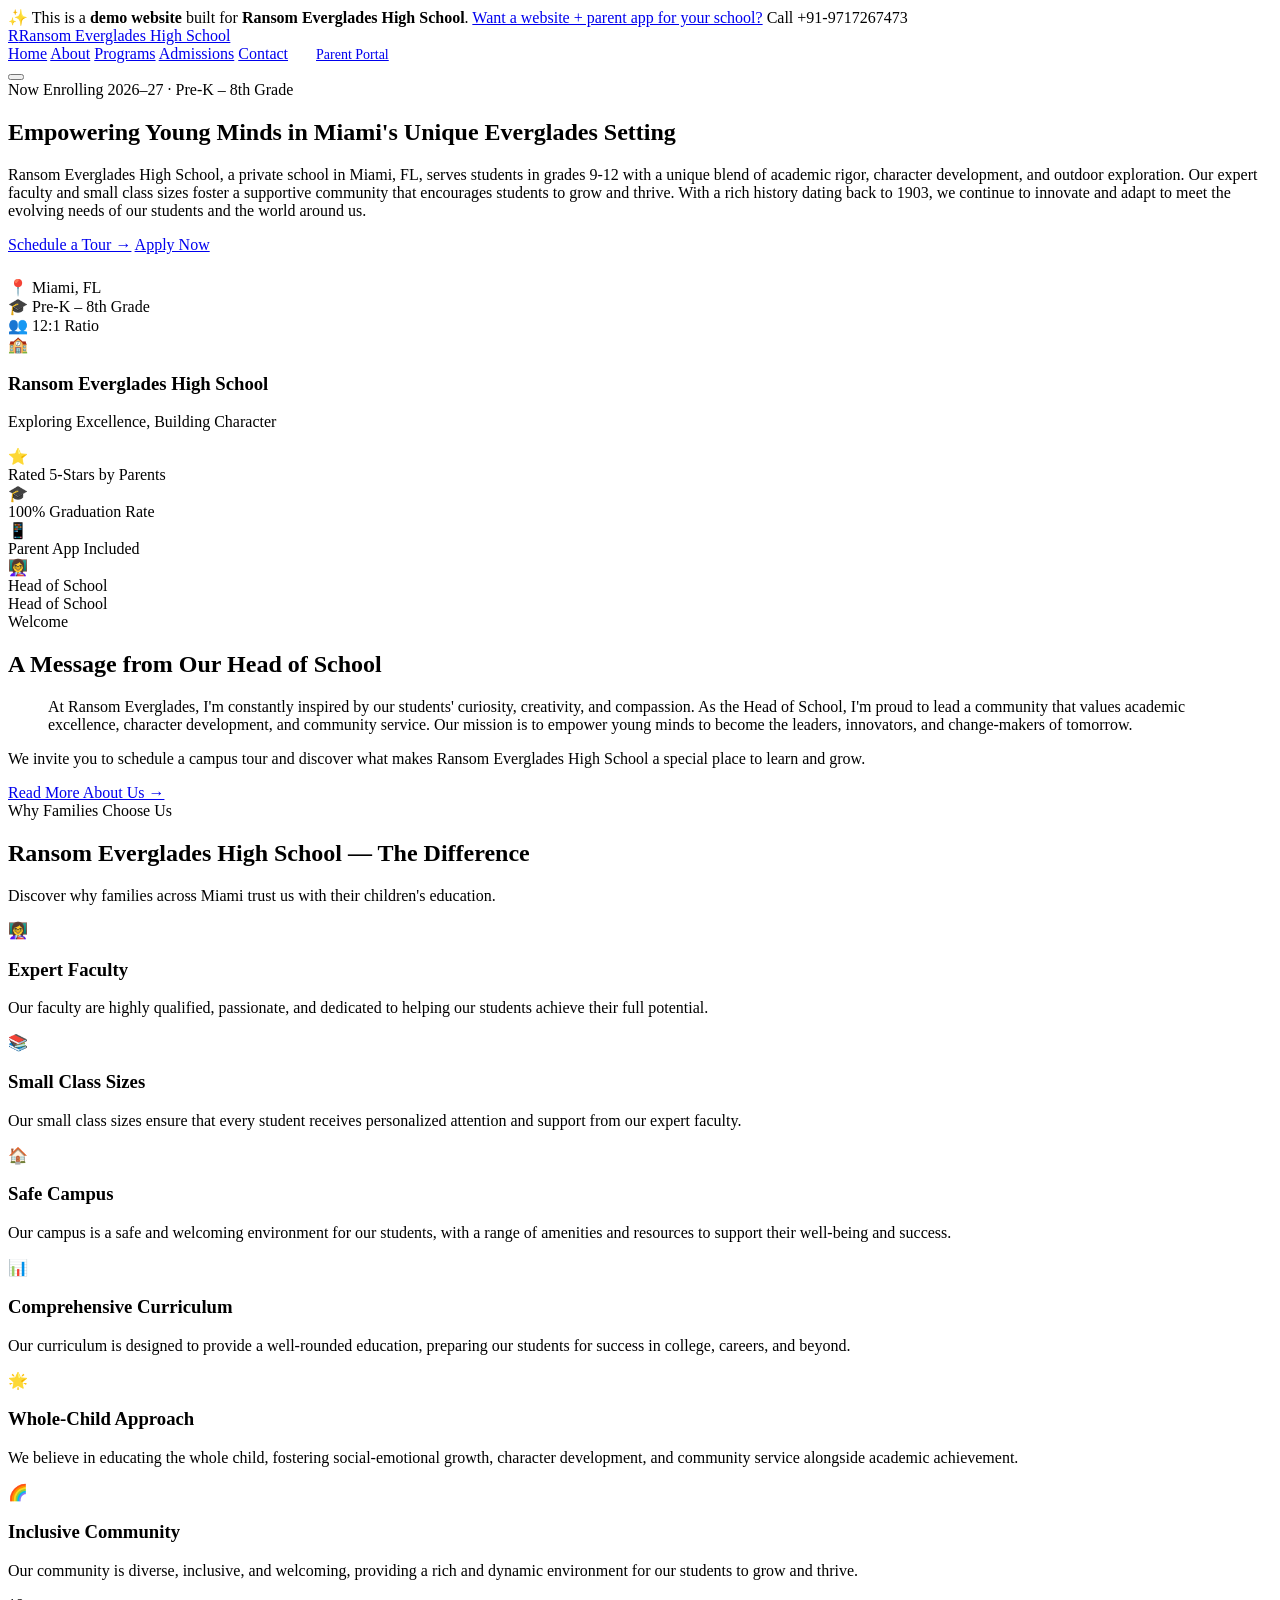
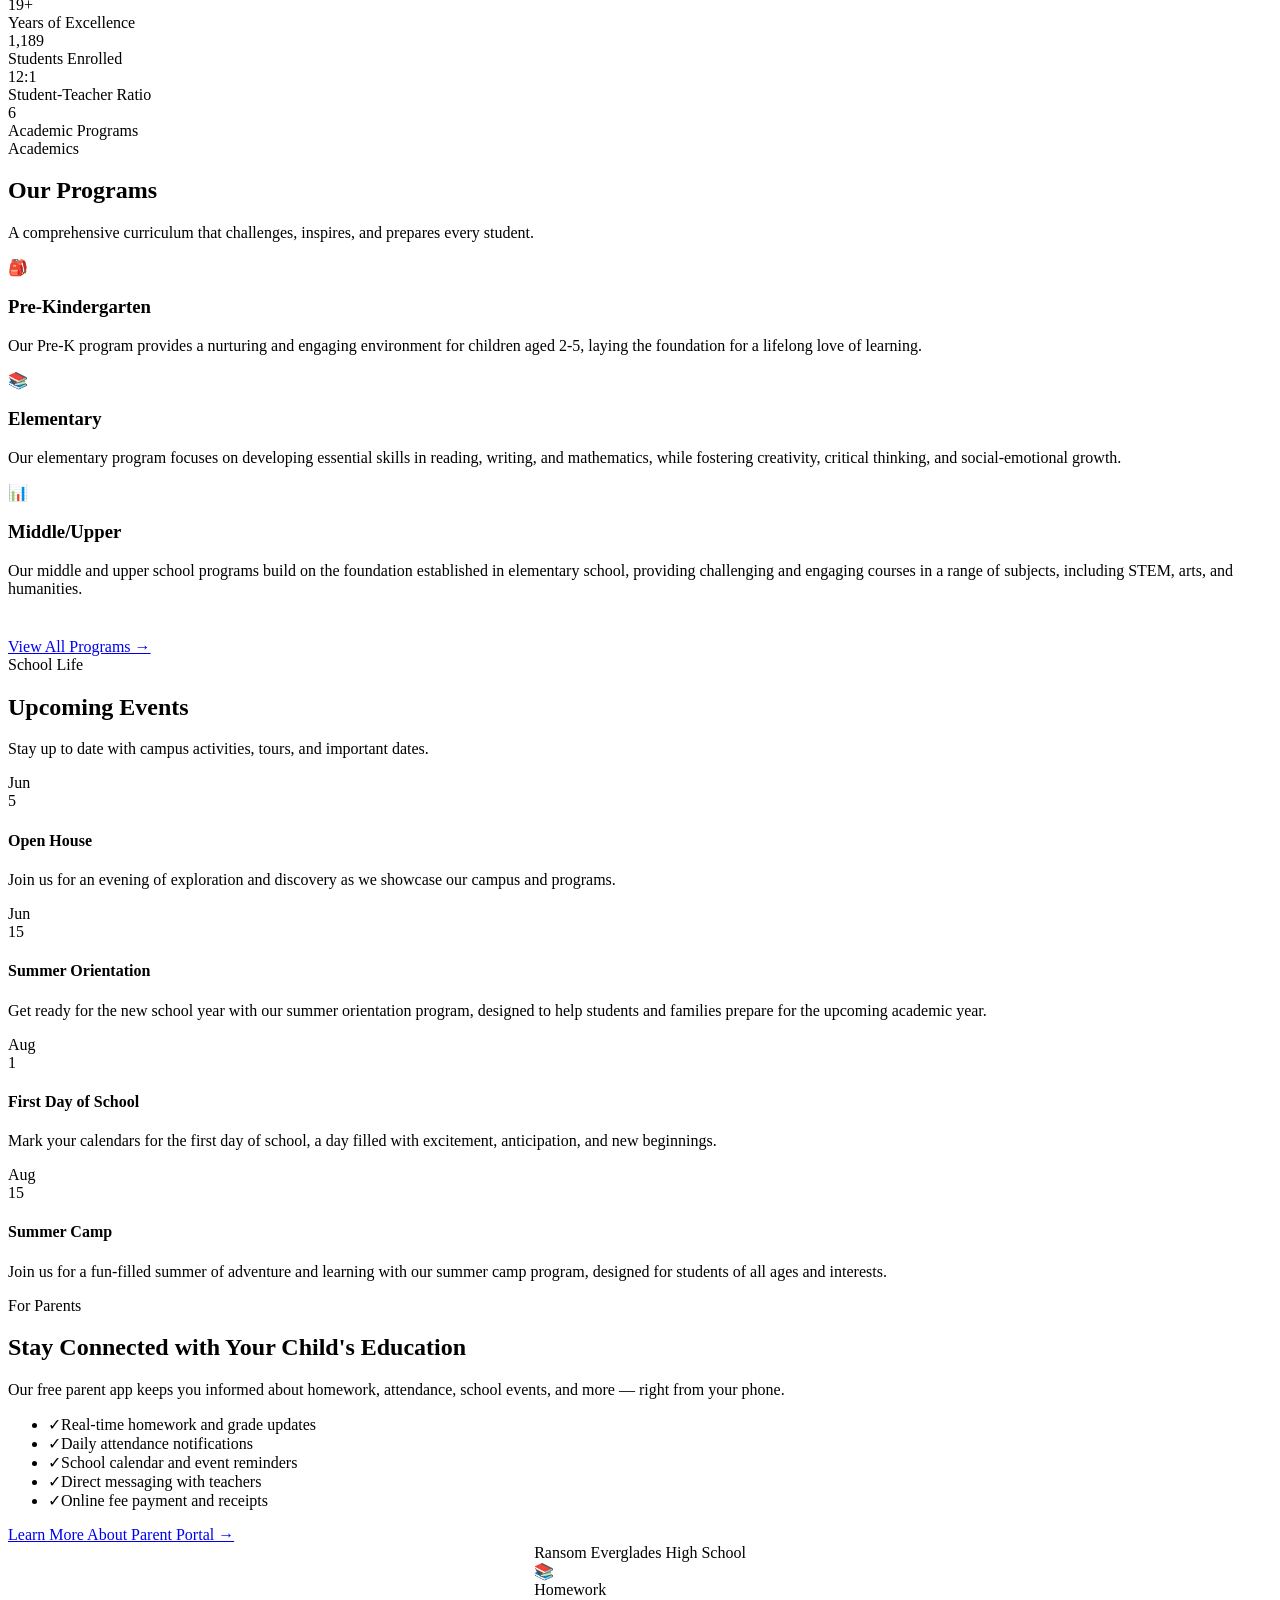
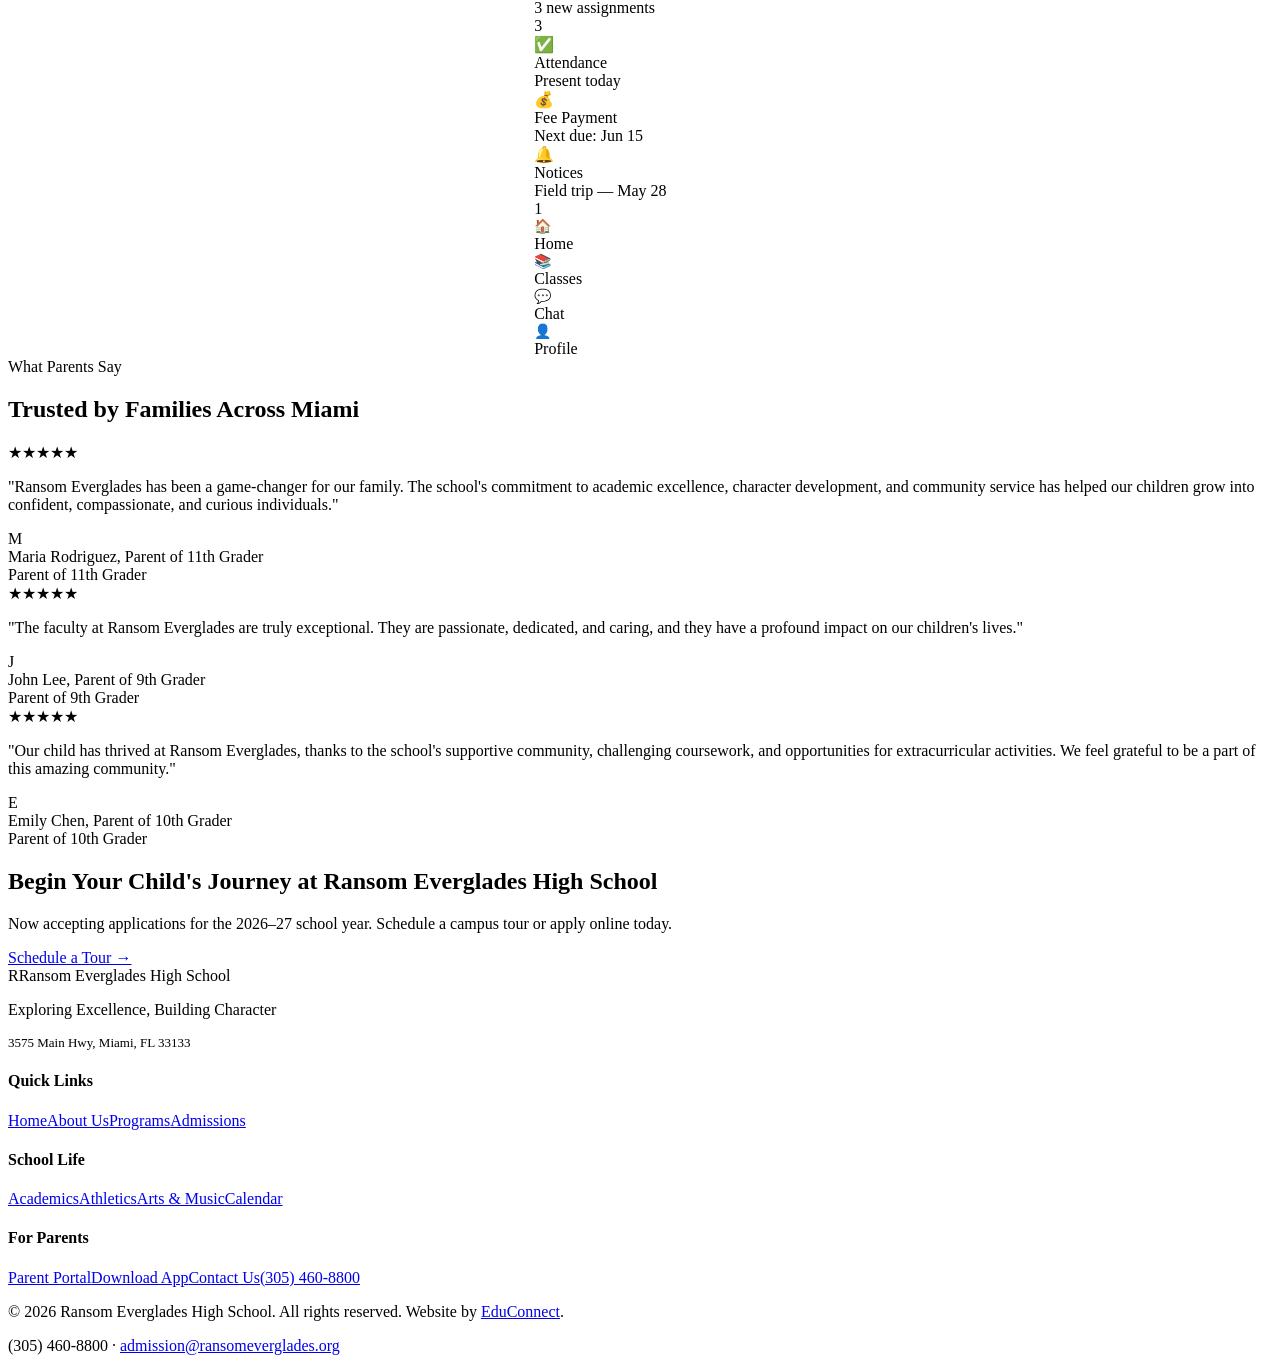
==== commit 07a99459: "Initial demo site for Ransom Everglades High School" ====
--- a/index.html
+++ b/index.html
@@ -25,8 +25,8 @@
 <section class="hero"><div class="container"><div class="hero-inner">
   <div class="hero-content">
     <div class="badge animate-on-scroll mb-6">Now Enrolling 2026–27 · Pre-K – 8th Grade</div>
-    <h1 class="heading-xl animate-on-scroll mb-6">Where Every Student's Potential Thrives at Ransom Everglades</h1>
-    <p class="text-lg text-muted animate-on-scroll mb-8">A private, independent school in Miami, Florida, serving students from Pre-Kindergarten to 12th grade. We foster a love of learning, creativity, and community, guiding each child to become an innovative, compassionate, and thoughtful leader.</p>
+    <h1 class="heading-xl animate-on-scroll mb-6">Empowering Young Minds in Miami's Unique Everglades Setting</h1>
+    <p class="text-lg text-muted animate-on-scroll mb-8">Ransom Everglades High School, a private school in Miami, FL, serves students in grades 9-12 with a unique blend of academic rigor, character development, and outdoor exploration. Our expert faculty and small class sizes foster a supportive community that encourages students to grow and thrive. With a rich history dating back to 1903, we continue to innovate and adapt to meet the evolving needs of our students and the world around us.</p>
     <div class="hero-actions animate-on-scroll">
       <a href="/admissions.html" class="btn btn-primary btn-lg">Schedule a Tour →</a>
       <a href="/admissions.html" class="btn btn-outline btn-lg">Apply Now</a>
@@ -39,7 +39,7 @@
   </div>
   <div class="hero-visual animate-on-scroll">
     <div class="school-illustration"><div class="school-illustration-inner">
-      <div class="school-building">🏫</div><h3>Ransom Everglades High School</h3><p>Explore. Discover. Excel. at Ransom Everglades</p>
+      <div class="school-building">🏫</div><h3>Ransom Everglades High School</h3><p>Exploring Excellence, Building Character</p>
     </div></div>
     <div class="float-card card-1"><div class="fc-icon green">⭐</div>Rated 5-Stars by Parents</div>
     <div class="float-card card-2"><div class="fc-icon blue">🎓</div>100% Graduation Rate</div>
@@ -55,7 +55,7 @@
   <div class="welcome-text animate-on-scroll">
     <div class="badge mb-4">Welcome</div>
     <h2 class="heading-lg mb-6">A Message from Our Head of School</h2>
-    <blockquote>I am constantly inspired by the curiosity, creativity, and kindness of our students, faculty, and staff. As the Head of School, I am committed to providing a world-class education that prepares our students for success in an ever-changing world while staying true to our values of empathy, integrity, and academic excellence.</blockquote>
+    <blockquote>At Ransom Everglades, I'm constantly inspired by our students' curiosity, creativity, and compassion. As the Head of School, I'm proud to lead a community that values academic excellence, character development, and community service. Our mission is to empower young minds to become the leaders, innovators, and change-makers of tomorrow.</blockquote>
     <p>We invite you to schedule a campus tour and discover what makes Ransom Everglades High School a special place to learn and grow.</p>
     <a href="/about.html" class="btn btn-outline" style="margin-top:20px">Read More About Us →</a>
   </div>
@@ -69,22 +69,22 @@
   </div>
   <div class="features-grid">
       <div class="feature-card animate-on-scroll stagger-1">
-        <div class="feature-icon">👩‍🏫</div><h3>Expert Faculty</h3><p>Our faculty are expertly trained and dedicated to providing a world-class education to every student.</p>
+        <div class="feature-icon">👩‍🏫</div><h3>Expert Faculty</h3><p>Our faculty are highly qualified, passionate, and dedicated to helping our students achieve their full potential.</p>
       </div>
       <div class="feature-card animate-on-scroll stagger-2">
-        <div class="feature-icon">📚</div><h3>Small Classes</h3><p>Our small class sizes ensure that every student receives personalized attention and support.</p>
+        <div class="feature-icon">📚</div><h3>Small Class Sizes</h3><p>Our small class sizes ensure that every student receives personalized attention and support from our expert faculty.</p>
       </div>
       <div class="feature-card animate-on-scroll stagger-3">
-        <div class="feature-icon">🏠</div><h3>Safe Campus</h3><p>Our safe and secure campus provides a nurturing environment for every student to grow and thrive.</p>
+        <div class="feature-icon">🏠</div><h3>Safe Campus</h3><p>Our campus is a safe and welcoming environment for our students, with a range of amenities and resources to support their well-being and success.</p>
       </div>
       <div class="feature-card animate-on-scroll stagger-4">
-        <div class="feature-icon">📊</div><h3>Comprehensive Curriculum</h3><p>Our comprehensive curriculum prepares students for success in an ever-changing world.</p>
+        <div class="feature-icon">📊</div><h3>Comprehensive Curriculum</h3><p>Our curriculum is designed to provide a well-rounded education, preparing our students for success in college, careers, and beyond.</p>
       </div>
       <div class="feature-card animate-on-scroll stagger-5">
-        <div class="feature-icon">🌈</div><h3>Whole-Child Education</h3><p>Our whole-child approach fosters social, emotional, and cognitive development in every student.</p>
+        <div class="feature-icon">🌟</div><h3>Whole-Child Approach</h3><p>We believe in educating the whole child, fostering social-emotional growth, character development, and community service alongside academic achievement.</p>
       </div>
       <div class="feature-card animate-on-scroll stagger-6">
-        <div class="feature-icon">🤝</div><h3>Strong Community</h3><p>Our strong community provides every student with a sense of belonging and support.</p>
+        <div class="feature-icon">🌈</div><h3>Inclusive Community</h3><p>Our community is diverse, inclusive, and welcoming, providing a rich and dynamic environment for our students to grow and thrive.</p>
       </div></div>
 </div></section>
 
@@ -103,13 +103,13 @@
   </div>
   <div class="programs-grid">
       <div class="program-card animate-on-scroll stagger-1">
-        <div class="program-icon">🎒</div><h3>Pre-Kindergarten</h3><p>Our Pre-Kindergarten program is designed to provide a nurturing and engaging environment for children aged 3-5, fostering social, emotional, and cognitive development.</p>
+        <div class="program-icon">🎒</div><h3>Pre-Kindergarten</h3><p>Our Pre-K program provides a nurturing and engaging environment for children aged 2-5, laying the foundation for a lifelong love of learning.</p>
       </div>
       <div class="program-card animate-on-scroll stagger-2">
-        <div class="program-icon">📚</div><h3>Elementary School</h3><p>Our Elementary program serves students in grades K-5, offering a rigorous and hands-on curriculum that prepares students for success in the upper grades.</p>
+        <div class="program-icon">📚</div><h3>Elementary</h3><p>Our elementary program focuses on developing essential skills in reading, writing, and mathematics, while fostering creativity, critical thinking, and social-emotional growth.</p>
       </div>
       <div class="program-card animate-on-scroll stagger-3">
-        <div class="program-icon">🌐</div><h3>Middle and Upper School</h3><p>Our Middle and Upper School program serves students in grades 6-12, offering a comprehensive and challenging curriculum that prepares students for college and beyond.</p>
+        <div class="program-icon">📊</div><h3>Middle/Upper</h3><p>Our middle and upper school programs build on the foundation established in elementary school, providing challenging and engaging courses in a range of subjects, including STEM, arts, and humanities.</p>
       </div></div>
   <div class="text-center animate-on-scroll" style="margin-top:40px"><a href="/programs.html" class="btn btn-outline">View All Programs →</a></div>
 </div></section>
@@ -122,16 +122,16 @@
   </div>
   <div class="events-grid"><div class="event-card animate-on-scroll stagger-1">
         <div class="event-date"><div class="month">Jun</div><div class="day">5</div></div>
-        <div class="event-info"><h4>Open House</h4><p>Join us for an open house to learn more about our school and meet our faculty and staff.</p></div>
+        <div class="event-info"><h4>Open House</h4><p>Join us for an evening of exploration and discovery as we showcase our campus and programs.</p></div>
       </div><div class="event-card animate-on-scroll stagger-2">
-        <div class="event-date"><div class="month">Jun</div><div class="day">10</div></div>
-        <div class="event-info"><h4>Summer Orientation</h4><p>Join us for a summer orientation to prepare for the new academic year.</p></div>
+        <div class="event-date"><div class="month">Jun</div><div class="day">15</div></div>
+        <div class="event-info"><h4>Summer Orientation</h4><p>Get ready for the new school year with our summer orientation program, designed to help students and families prepare for the upcoming academic year.</p></div>
       </div><div class="event-card animate-on-scroll stagger-3">
+        <div class="event-date"><div class="month">Aug</div><div class="day">1</div></div>
+        <div class="event-info"><h4>First Day of School</h4><p>Mark your calendars for the first day of school, a day filled with excitement, anticipation, and new beginnings.</p></div>
+      </div><div class="event-card animate-on-scroll stagger-4">
         <div class="event-date"><div class="month">Aug</div><div class="day">15</div></div>
-        <div class="event-info"><h4>First Day of School</h4><p>Join us for the first day of school, marking the beginning of a new academic year.</p></div>
-      </div><div class="event-card animate-on-scroll stagger-4">
-        <div class="event-date"><div class="month">Aug</div><div class="day">22</div></div>
-        <div class="event-info"><h4>Camp Everglades</h4><p>Join us for a week of outdoor adventures and team-building activities at Camp Everglades.</p></div>
+        <div class="event-info"><h4>Summer Camp</h4><p>Join us for a fun-filled summer of adventure and learning with our summer camp program, designed for students of all ages and interests.</p></div>
       </div></div>
 </div></section>
 
@@ -176,21 +176,21 @@
   <div class="testimonials-grid">
       <div class="testimonial-card animate-on-scroll stagger-1">
         <div class="stars"><span class="star">★</span><span class="star">★</span><span class="star">★</span><span class="star">★</span><span class="star">★</span></div>
-        <p class="testimonial-text">"I have been blown away by the kindness, compassion, and dedication of the teachers and staff at Ransom Everglades. My child has thrived in this community and I couldn't be more grateful."</p>
+        <p class="testimonial-text">"Ransom Everglades has been a game-changer for our family. The school's commitment to academic excellence, character development, and community service has helped our children grow into confident, compassionate, and curious individuals."</p>
         <div class="testimonial-author"><div class="author-avatar">M</div>
-        <div class="author-info"><div class="author-name">Maria Rodriguez</div><div class="author-role">Parent of 7th Grader</div></div></div>
+        <div class="author-info"><div class="author-name">Maria Rodriguez, Parent of 11th Grader</div><div class="author-role">Parent of 11th Grader</div></div></div>
       </div>
       <div class="testimonial-card animate-on-scroll stagger-2">
         <div class="stars"><span class="star">★</span><span class="star">★</span><span class="star">★</span><span class="star">★</span><span class="star">★</span></div>
-        <p class="testimonial-text">"The STEM program at Ransom Everglades has been a game-changer for my child. The teachers are expertly trained and the facilities are state-of-the-art, providing my child with the skills and knowledge needed to succeed in an increasingly technical world."</p>
+        <p class="testimonial-text">"The faculty at Ransom Everglades are truly exceptional. They are passionate, dedicated, and caring, and they have a profound impact on our children's lives."</p>
         <div class="testimonial-author"><div class="author-avatar">J</div>
-        <div class="author-info"><div class="author-name">John Lee</div><div class="author-role">Parent of 10th Grader</div></div></div>
+        <div class="author-info"><div class="author-name">John Lee, Parent of 9th Grader</div><div class="author-role">Parent of 9th Grader</div></div></div>
       </div>
       <div class="testimonial-card animate-on-scroll stagger-3">
         <div class="stars"><span class="star">★</span><span class="star">★</span><span class="star">★</span><span class="star">★</span><span class="star">★</span></div>
-        <p class="testimonial-text">"Ransom Everglades has provided my child with a sense of community and belonging that I never thought possible. The school's commitment to empathy, integrity, and academic excellence has been a source of pride for me and my family."</p>
-        <div class="testimonial-author"><div class="author-avatar">S</div>
-        <div class="author-info"><div class="author-name">Sarah Taylor</div><div class="author-role">Parent of 5th Grader</div></div></div>
+        <p class="testimonial-text">"Our child has thrived at Ransom Everglades, thanks to the school's supportive community, challenging coursework, and opportunities for extracurricular activities. We feel grateful to be a part of this amazing community."</p>
+        <div class="testimonial-author"><div class="author-avatar">E</div>
+        <div class="author-info"><div class="author-name">Emily Chen, Parent of 10th Grader</div><div class="author-role">Parent of 10th Grader</div></div></div>
       </div></div>
 </div></section>
 
@@ -207,7 +207,7 @@
     <div class="footer-grid">
       <div class="footer-brand">
         <div class="logo" style="margin-bottom:8px"><span class="logo-icon">R</span>Ransom Everglades High School</div>
-        <p>Explore. Discover. Excel. at Ransom Everglades</p>
+        <p>Exploring Excellence, Building Character</p>
         <p style="margin-top:12px;font-size:13px">3575 Main Hwy, Miami, FL 33133</p>
       </div>
       <div class="footer-col"><h4>Quick Links</h4><a href="/">Home</a><a href="/about.html">About Us</a><a href="/programs.html">Programs</a><a href="/admissions.html">Admissions</a></div>
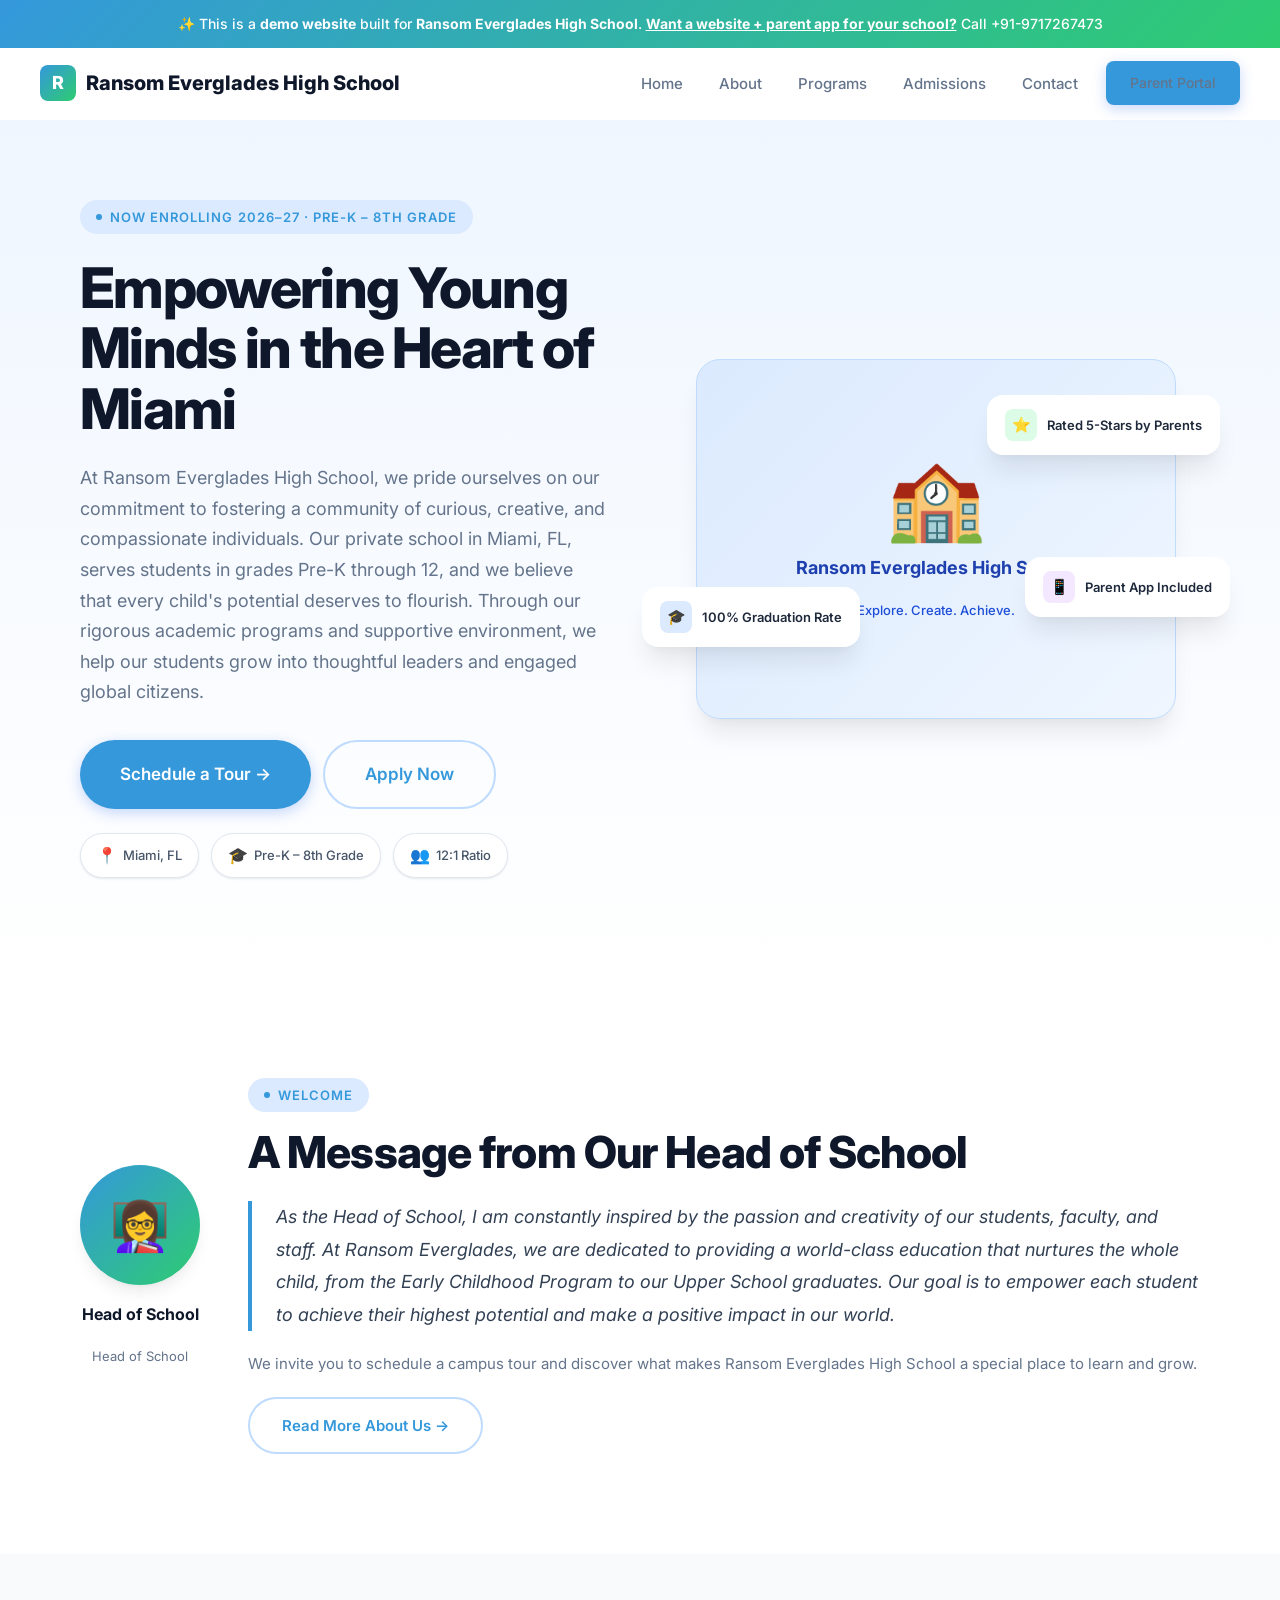
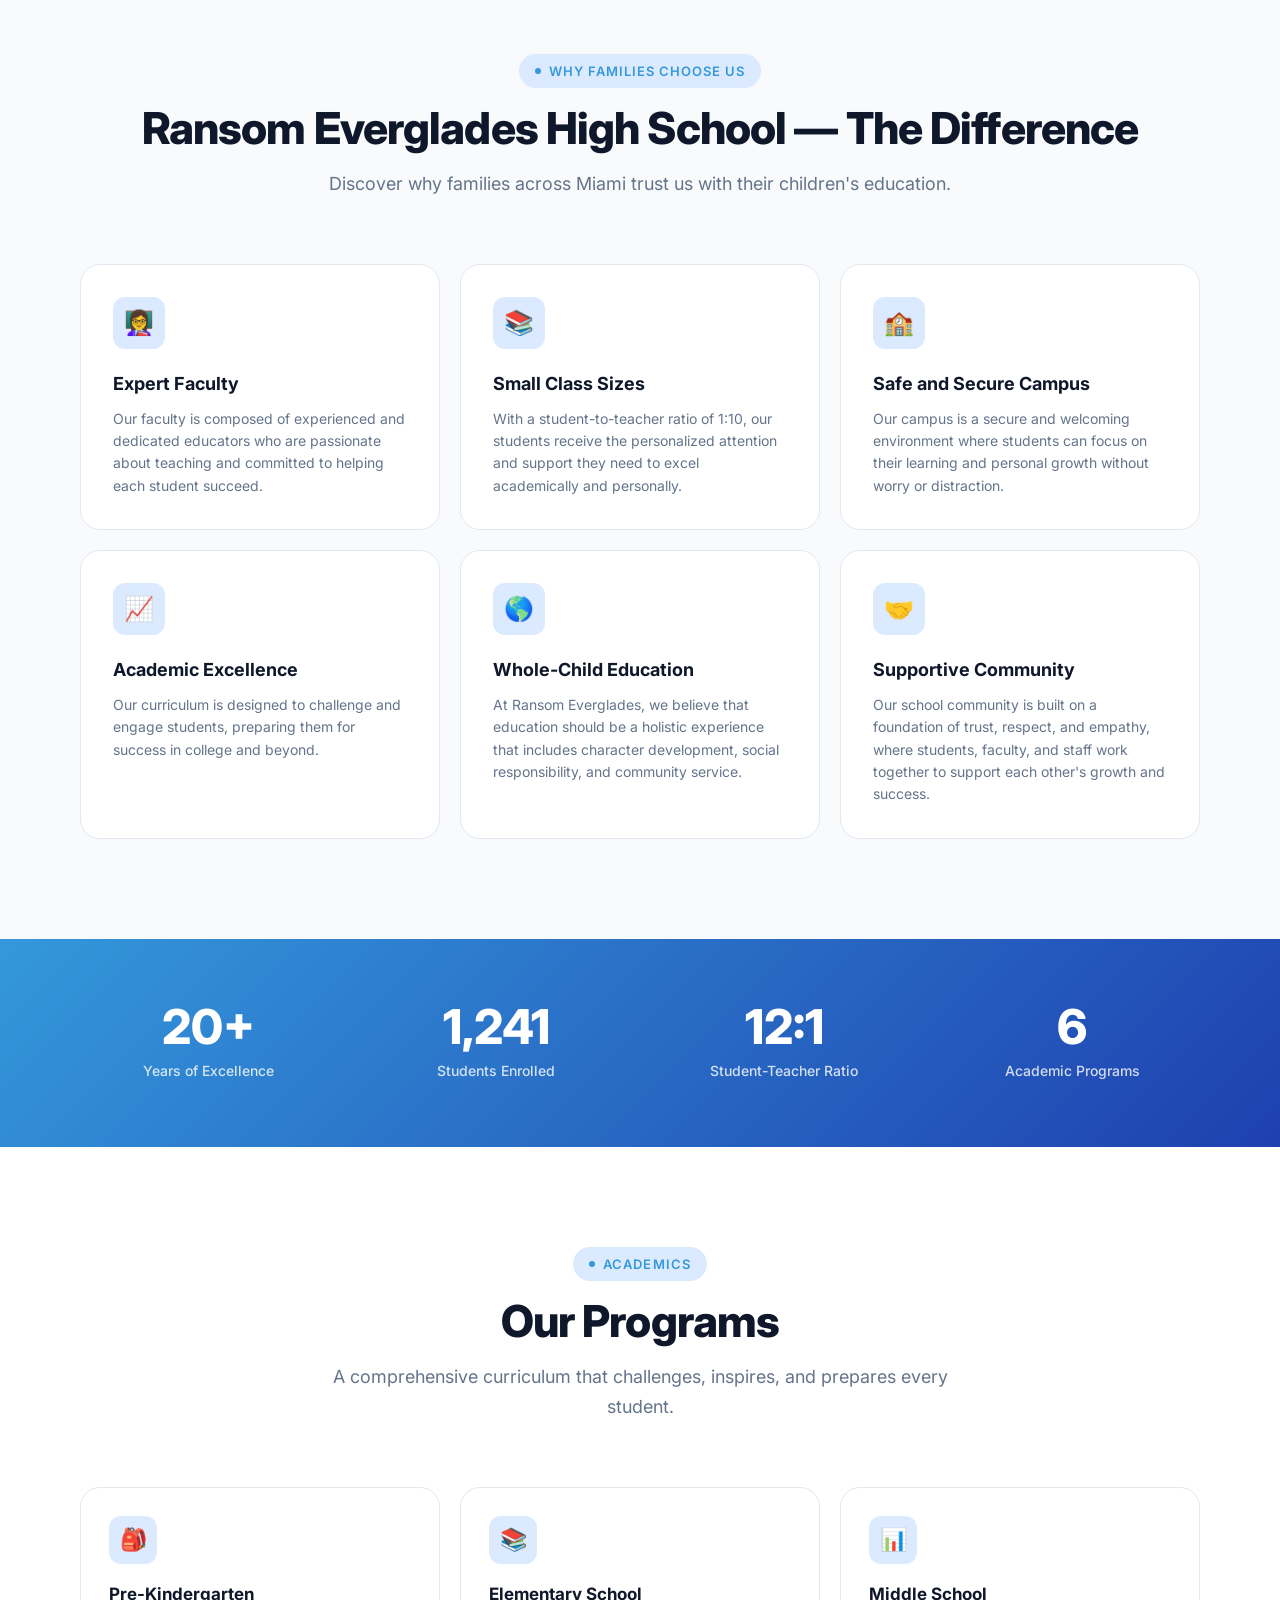
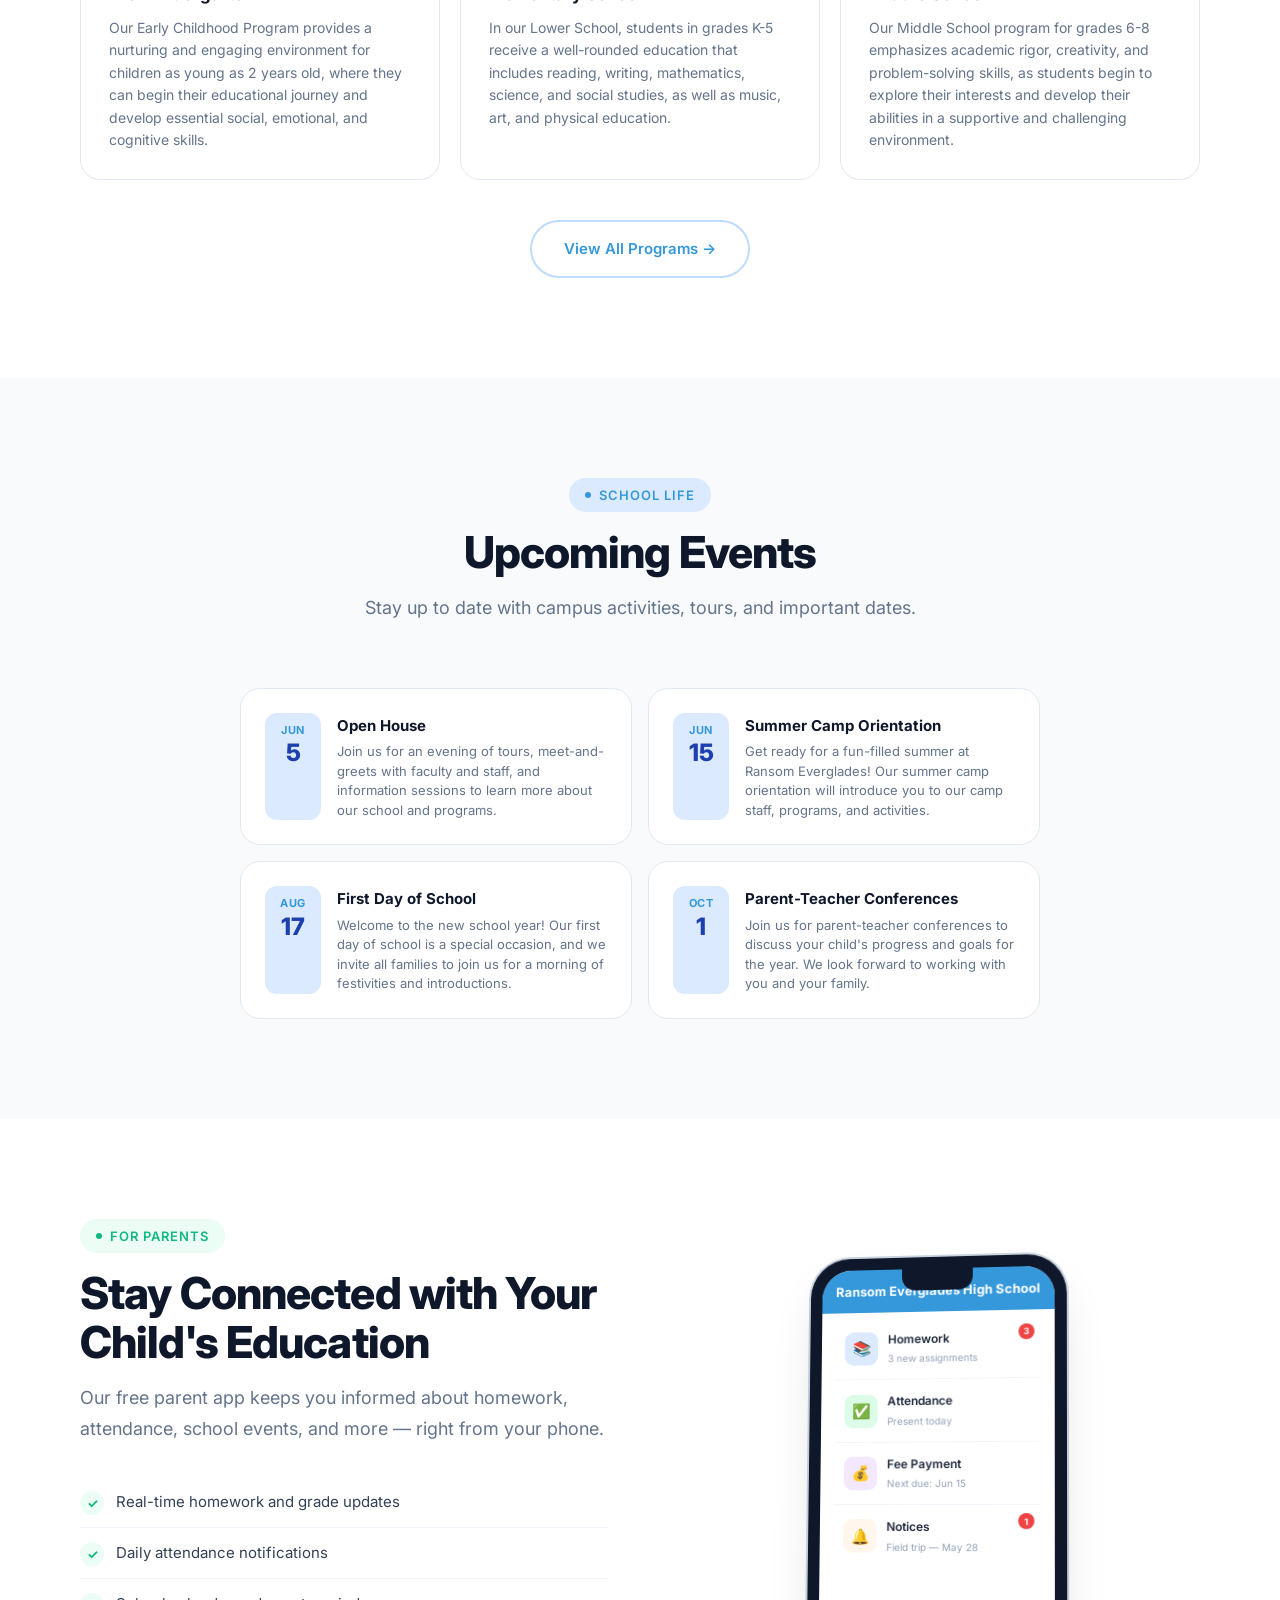
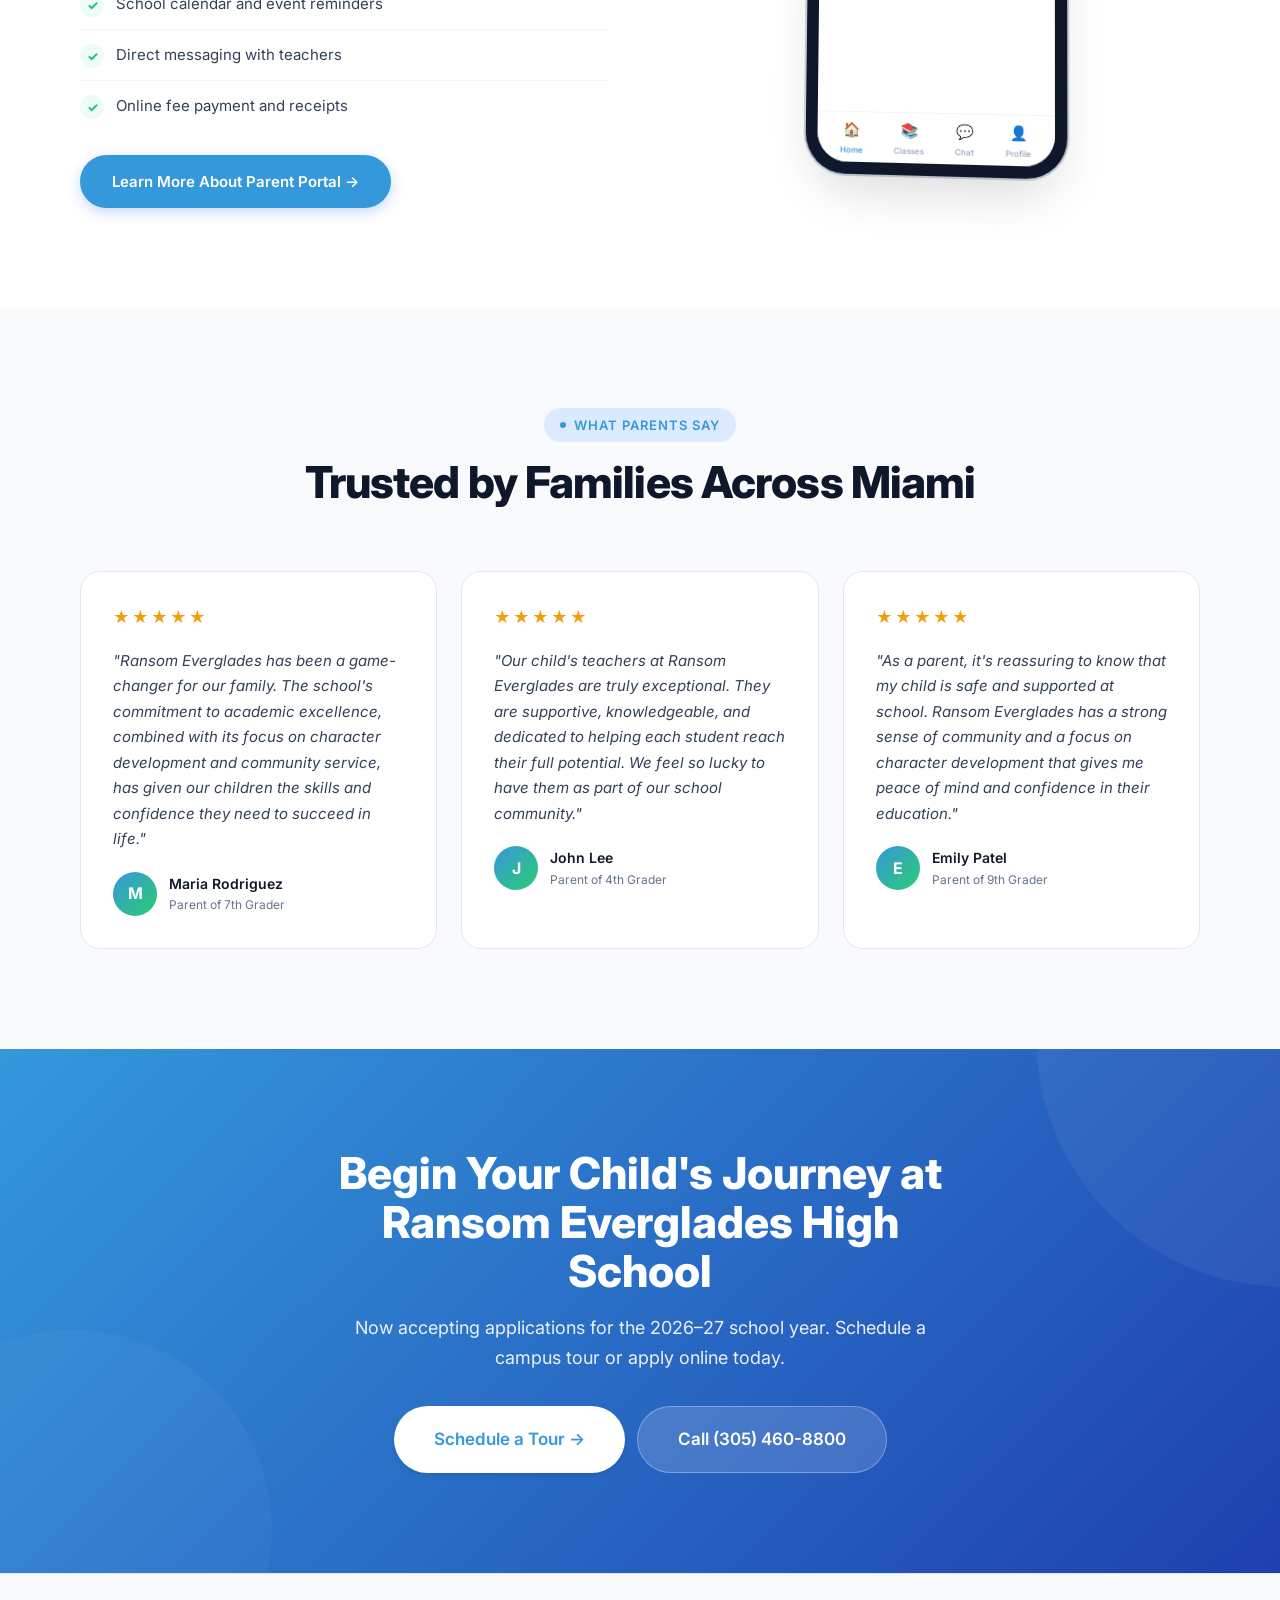
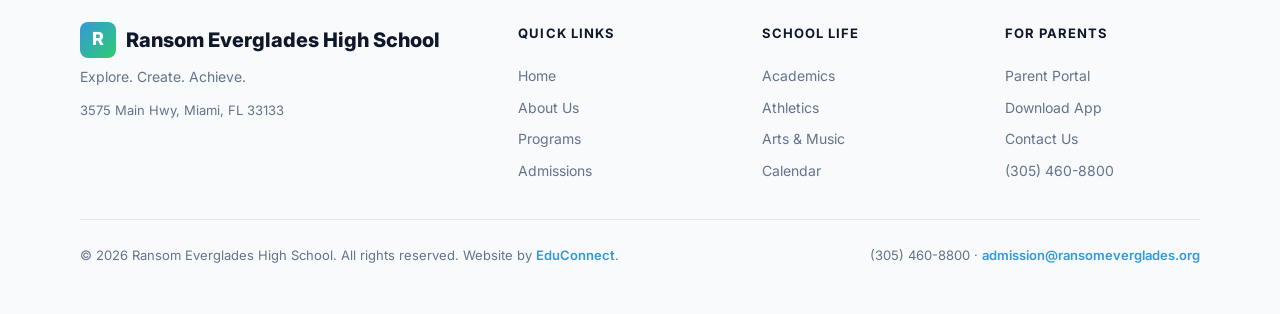
==== commit aeb8e1bf: "Initial demo site for Ransom Everglades High School" ====
--- a/index.html
+++ b/index.html
@@ -25,8 +25,8 @@
 <section class="hero"><div class="container"><div class="hero-inner">
   <div class="hero-content">
     <div class="badge animate-on-scroll mb-6">Now Enrolling 2026–27 · Pre-K – 8th Grade</div>
-    <h1 class="heading-xl animate-on-scroll mb-6">Empowering Young Minds in Miami's Unique Everglades Setting</h1>
-    <p class="text-lg text-muted animate-on-scroll mb-8">Ransom Everglades High School, a private school in Miami, FL, serves students in grades 9-12 with a unique blend of academic rigor, character development, and outdoor exploration. Our expert faculty and small class sizes foster a supportive community that encourages students to grow and thrive. With a rich history dating back to 1903, we continue to innovate and adapt to meet the evolving needs of our students and the world around us.</p>
+    <h1 class="heading-xl animate-on-scroll mb-6">Empowering Young Minds in the Heart of Miami</h1>
+    <p class="text-lg text-muted animate-on-scroll mb-8">At Ransom Everglades High School, we pride ourselves on our commitment to fostering a community of curious, creative, and compassionate individuals. Our private school in Miami, FL, serves students in grades Pre-K through 12, and we believe that every child's potential deserves to flourish. Through our rigorous academic programs and supportive environment, we help our students grow into thoughtful leaders and engaged global citizens.</p>
     <div class="hero-actions animate-on-scroll">
       <a href="/admissions.html" class="btn btn-primary btn-lg">Schedule a Tour →</a>
       <a href="/admissions.html" class="btn btn-outline btn-lg">Apply Now</a>
@@ -39,7 +39,7 @@
   </div>
   <div class="hero-visual animate-on-scroll">
     <div class="school-illustration"><div class="school-illustration-inner">
-      <div class="school-building">🏫</div><h3>Ransom Everglades High School</h3><p>Exploring Excellence, Building Character</p>
+      <div class="school-building">🏫</div><h3>Ransom Everglades High School</h3><p>Explore. Create. Achieve.</p>
     </div></div>
     <div class="float-card card-1"><div class="fc-icon green">⭐</div>Rated 5-Stars by Parents</div>
     <div class="float-card card-2"><div class="fc-icon blue">🎓</div>100% Graduation Rate</div>
@@ -55,7 +55,7 @@
   <div class="welcome-text animate-on-scroll">
     <div class="badge mb-4">Welcome</div>
     <h2 class="heading-lg mb-6">A Message from Our Head of School</h2>
-    <blockquote>At Ransom Everglades, I'm constantly inspired by our students' curiosity, creativity, and compassion. As the Head of School, I'm proud to lead a community that values academic excellence, character development, and community service. Our mission is to empower young minds to become the leaders, innovators, and change-makers of tomorrow.</blockquote>
+    <blockquote>As the Head of School, I am constantly inspired by the passion and creativity of our students, faculty, and staff. At Ransom Everglades, we are dedicated to providing a world-class education that nurtures the whole child, from the Early Childhood Program to our Upper School graduates. Our goal is to empower each student to achieve their highest potential and make a positive impact in our world.</blockquote>
     <p>We invite you to schedule a campus tour and discover what makes Ransom Everglades High School a special place to learn and grow.</p>
     <a href="/about.html" class="btn btn-outline" style="margin-top:20px">Read More About Us →</a>
   </div>
@@ -69,22 +69,22 @@
   </div>
   <div class="features-grid">
       <div class="feature-card animate-on-scroll stagger-1">
-        <div class="feature-icon">👩‍🏫</div><h3>Expert Faculty</h3><p>Our faculty are highly qualified, passionate, and dedicated to helping our students achieve their full potential.</p>
+        <div class="feature-icon">👩‍🏫</div><h3>Expert Faculty</h3><p>Our faculty is composed of experienced and dedicated educators who are passionate about teaching and committed to helping each student succeed.</p>
       </div>
       <div class="feature-card animate-on-scroll stagger-2">
-        <div class="feature-icon">📚</div><h3>Small Class Sizes</h3><p>Our small class sizes ensure that every student receives personalized attention and support from our expert faculty.</p>
+        <div class="feature-icon">📚</div><h3>Small Class Sizes</h3><p>With a student-to-teacher ratio of 1:10, our students receive the personalized attention and support they need to excel academically and personally.</p>
       </div>
       <div class="feature-card animate-on-scroll stagger-3">
-        <div class="feature-icon">🏠</div><h3>Safe Campus</h3><p>Our campus is a safe and welcoming environment for our students, with a range of amenities and resources to support their well-being and success.</p>
+        <div class="feature-icon">🏫</div><h3>Safe and Secure Campus</h3><p>Our campus is a secure and welcoming environment where students can focus on their learning and personal growth without worry or distraction.</p>
       </div>
       <div class="feature-card animate-on-scroll stagger-4">
-        <div class="feature-icon">📊</div><h3>Comprehensive Curriculum</h3><p>Our curriculum is designed to provide a well-rounded education, preparing our students for success in college, careers, and beyond.</p>
+        <div class="feature-icon">📈</div><h3>Academic Excellence</h3><p>Our curriculum is designed to challenge and engage students, preparing them for success in college and beyond.</p>
       </div>
       <div class="feature-card animate-on-scroll stagger-5">
-        <div class="feature-icon">🌟</div><h3>Whole-Child Approach</h3><p>We believe in educating the whole child, fostering social-emotional growth, character development, and community service alongside academic achievement.</p>
+        <div class="feature-icon">🌎</div><h3>Whole-Child Education</h3><p>At Ransom Everglades, we believe that education should be a holistic experience that includes character development, social responsibility, and community service.</p>
       </div>
       <div class="feature-card animate-on-scroll stagger-6">
-        <div class="feature-icon">🌈</div><h3>Inclusive Community</h3><p>Our community is diverse, inclusive, and welcoming, providing a rich and dynamic environment for our students to grow and thrive.</p>
+        <div class="feature-icon">🤝</div><h3>Supportive Community</h3><p>Our school community is built on a foundation of trust, respect, and empathy, where students, faculty, and staff work together to support each other's growth and success.</p>
       </div></div>
 </div></section>
 
@@ -103,13 +103,13 @@
   </div>
   <div class="programs-grid">
       <div class="program-card animate-on-scroll stagger-1">
-        <div class="program-icon">🎒</div><h3>Pre-Kindergarten</h3><p>Our Pre-K program provides a nurturing and engaging environment for children aged 2-5, laying the foundation for a lifelong love of learning.</p>
+        <div class="program-icon">🎒</div><h3>Pre-Kindergarten</h3><p>Our Early Childhood Program provides a nurturing and engaging environment for children as young as 2 years old, where they can begin their educational journey and develop essential social, emotional, and cognitive skills.</p>
       </div>
       <div class="program-card animate-on-scroll stagger-2">
-        <div class="program-icon">📚</div><h3>Elementary</h3><p>Our elementary program focuses on developing essential skills in reading, writing, and mathematics, while fostering creativity, critical thinking, and social-emotional growth.</p>
+        <div class="program-icon">📚</div><h3>Elementary School</h3><p>In our Lower School, students in grades K-5 receive a well-rounded education that includes reading, writing, mathematics, science, and social studies, as well as music, art, and physical education.</p>
       </div>
       <div class="program-card animate-on-scroll stagger-3">
-        <div class="program-icon">📊</div><h3>Middle/Upper</h3><p>Our middle and upper school programs build on the foundation established in elementary school, providing challenging and engaging courses in a range of subjects, including STEM, arts, and humanities.</p>
+        <div class="program-icon">📊</div><h3>Middle School</h3><p>Our Middle School program for grades 6-8 emphasizes academic rigor, creativity, and problem-solving skills, as students begin to explore their interests and develop their abilities in a supportive and challenging environment.</p>
       </div></div>
   <div class="text-center animate-on-scroll" style="margin-top:40px"><a href="/programs.html" class="btn btn-outline">View All Programs →</a></div>
 </div></section>
@@ -122,16 +122,16 @@
   </div>
   <div class="events-grid"><div class="event-card animate-on-scroll stagger-1">
         <div class="event-date"><div class="month">Jun</div><div class="day">5</div></div>
-        <div class="event-info"><h4>Open House</h4><p>Join us for an evening of exploration and discovery as we showcase our campus and programs.</p></div>
+        <div class="event-info"><h4>Open House</h4><p>Join us for an evening of tours, meet-and-greets with faculty and staff, and information sessions to learn more about our school and programs.</p></div>
       </div><div class="event-card animate-on-scroll stagger-2">
         <div class="event-date"><div class="month">Jun</div><div class="day">15</div></div>
-        <div class="event-info"><h4>Summer Orientation</h4><p>Get ready for the new school year with our summer orientation program, designed to help students and families prepare for the upcoming academic year.</p></div>
+        <div class="event-info"><h4>Summer Camp Orientation</h4><p>Get ready for a fun-filled summer at Ransom Everglades! Our summer camp orientation will introduce you to our camp staff, programs, and activities.</p></div>
       </div><div class="event-card animate-on-scroll stagger-3">
-        <div class="event-date"><div class="month">Aug</div><div class="day">1</div></div>
-        <div class="event-info"><h4>First Day of School</h4><p>Mark your calendars for the first day of school, a day filled with excitement, anticipation, and new beginnings.</p></div>
+        <div class="event-date"><div class="month">Aug</div><div class="day">17</div></div>
+        <div class="event-info"><h4>First Day of School</h4><p>Welcome to the new school year! Our first day of school is a special occasion, and we invite all families to join us for a morning of festivities and introductions.</p></div>
       </div><div class="event-card animate-on-scroll stagger-4">
-        <div class="event-date"><div class="month">Aug</div><div class="day">15</div></div>
-        <div class="event-info"><h4>Summer Camp</h4><p>Join us for a fun-filled summer of adventure and learning with our summer camp program, designed for students of all ages and interests.</p></div>
+        <div class="event-date"><div class="month">Oct</div><div class="day">1</div></div>
+        <div class="event-info"><h4>Parent-Teacher Conferences</h4><p>Join us for parent-teacher conferences to discuss your child's progress and goals for the year. We look forward to working with you and your family.</p></div>
       </div></div>
 </div></section>
 
@@ -176,21 +176,21 @@
   <div class="testimonials-grid">
       <div class="testimonial-card animate-on-scroll stagger-1">
         <div class="stars"><span class="star">★</span><span class="star">★</span><span class="star">★</span><span class="star">★</span><span class="star">★</span></div>
-        <p class="testimonial-text">"Ransom Everglades has been a game-changer for our family. The school's commitment to academic excellence, character development, and community service has helped our children grow into confident, compassionate, and curious individuals."</p>
+        <p class="testimonial-text">"Ransom Everglades has been a game-changer for our family. The school's commitment to academic excellence, combined with its focus on character development and community service, has given our children the skills and confidence they need to succeed in life."</p>
         <div class="testimonial-author"><div class="author-avatar">M</div>
-        <div class="author-info"><div class="author-name">Maria Rodriguez, Parent of 11th Grader</div><div class="author-role">Parent of 11th Grader</div></div></div>
+        <div class="author-info"><div class="author-name">Maria Rodriguez</div><div class="author-role">Parent of 7th Grader</div></div></div>
       </div>
       <div class="testimonial-card animate-on-scroll stagger-2">
         <div class="stars"><span class="star">★</span><span class="star">★</span><span class="star">★</span><span class="star">★</span><span class="star">★</span></div>
-        <p class="testimonial-text">"The faculty at Ransom Everglades are truly exceptional. They are passionate, dedicated, and caring, and they have a profound impact on our children's lives."</p>
+        <p class="testimonial-text">"Our child's teachers at Ransom Everglades are truly exceptional. They are supportive, knowledgeable, and dedicated to helping each student reach their full potential. We feel so lucky to have them as part of our school community."</p>
         <div class="testimonial-author"><div class="author-avatar">J</div>
-        <div class="author-info"><div class="author-name">John Lee, Parent of 9th Grader</div><div class="author-role">Parent of 9th Grader</div></div></div>
+        <div class="author-info"><div class="author-name">John Lee</div><div class="author-role">Parent of 4th Grader</div></div></div>
       </div>
       <div class="testimonial-card animate-on-scroll stagger-3">
         <div class="stars"><span class="star">★</span><span class="star">★</span><span class="star">★</span><span class="star">★</span><span class="star">★</span></div>
-        <p class="testimonial-text">"Our child has thrived at Ransom Everglades, thanks to the school's supportive community, challenging coursework, and opportunities for extracurricular activities. We feel grateful to be a part of this amazing community."</p>
+        <p class="testimonial-text">"As a parent, it's reassuring to know that my child is safe and supported at school. Ransom Everglades has a strong sense of community and a focus on character development that gives me peace of mind and confidence in their education."</p>
         <div class="testimonial-author"><div class="author-avatar">E</div>
-        <div class="author-info"><div class="author-name">Emily Chen, Parent of 10th Grader</div><div class="author-role">Parent of 10th Grader</div></div></div>
+        <div class="author-info"><div class="author-name">Emily Patel</div><div class="author-role">Parent of 9th Grader</div></div></div>
       </div></div>
 </div></section>
 
@@ -207,7 +207,7 @@
     <div class="footer-grid">
       <div class="footer-brand">
         <div class="logo" style="margin-bottom:8px"><span class="logo-icon">R</span>Ransom Everglades High School</div>
-        <p>Exploring Excellence, Building Character</p>
+        <p>Explore. Create. Achieve.</p>
         <p style="margin-top:12px;font-size:13px">3575 Main Hwy, Miami, FL 33133</p>
       </div>
       <div class="footer-col"><h4>Quick Links</h4><a href="/">Home</a><a href="/about.html">About Us</a><a href="/programs.html">Programs</a><a href="/admissions.html">Admissions</a></div>
--- a/styles.css
+++ b/styles.css
@@ -0,0 +1,223 @@
+/* ===== DESIGN SYSTEM — LIGHT PROFESSIONAL ===== */
+:root{
+  --primary:#3498db;--primary-50:#eff6ff;--primary-100:#dbeafe;--primary-200:#bfdbfe;
+  --primary-500:#3498db;--primary-600:#1d4ed8;--primary-700:#1e40af;
+  --secondary:#2ecc71;--accent:#10b981;--accent-50:#ecfdf5;
+  --white:#fff;--gray-50:#f8fafc;--gray-100:#f1f5f9;--gray-200:#e2e8f0;--gray-300:#cbd5e1;
+  --gray-400:#94a3b8;--gray-500:#64748b;--gray-600:#475569;--gray-700:#334155;
+  --gray-800:#1e293b;--gray-900:#0f172a;
+  --bg:var(--white);--bg-alt:var(--gray-50);--text:var(--gray-700);
+  --text-heading:var(--gray-900);--text-muted:var(--gray-500);--border:var(--gray-200);
+  --shadow-sm:0 1px 3px rgba(0,0,0,.06),0 1px 2px rgba(0,0,0,.04);
+  --shadow-md:0 4px 6px -1px rgba(0,0,0,.07),0 2px 4px -2px rgba(0,0,0,.05);
+  --shadow-lg:0 10px 15px -3px rgba(0,0,0,.08),0 4px 6px -4px rgba(0,0,0,.04);
+  --shadow-xl:0 20px 25px -5px rgba(0,0,0,.08),0 8px 10px -6px rgba(0,0,0,.04);
+  --shadow-2xl:0 25px 50px -12px rgba(0,0,0,.15);
+  --shadow-primary:0 4px 14px rgba(37,99,235,.25);
+  --radius-sm:8px;--radius-md:12px;--radius-lg:16px;--radius-xl:20px;--radius-2xl:24px;--radius-full:9999px;
+  --font:'Inter',-apple-system,BlinkMacSystemFont,'Segoe UI',sans-serif;
+}
+*,*::before,*::after{margin:0;padding:0;box-sizing:border-box}
+html{scroll-behavior:smooth;-webkit-font-smoothing:antialiased}
+body{font-family:var(--font);background:var(--bg);color:var(--text);line-height:1.7;overflow-x:hidden;font-size:16px}
+a{color:inherit;text-decoration:none}img{max-width:100%;display:block}button{font-family:inherit;cursor:pointer}
+.container{max-width:1200px;margin:0 auto;padding:0 24px}
+@media(min-width:768px){.container{padding:0 40px}}
+.section-padding{padding:80px 0}
+@media(min-width:768px){.section-padding{padding:100px 0}}
+.badge{display:inline-flex;align-items:center;gap:8px;padding:6px 16px;font-size:13px;font-weight:600;text-transform:uppercase;letter-spacing:.08em;border-radius:var(--radius-full);background:var(--primary-100);color:var(--primary)}
+.badge::before{content:'';width:6px;height:6px;border-radius:50%;background:var(--primary);animation:pulse 2s infinite}
+.badge.accent{background:var(--accent-50);color:var(--accent)}.badge.accent::before{background:var(--accent)}
+.heading-xl{font-size:clamp(32px,5vw,56px);font-weight:800;line-height:1.08;letter-spacing:-.03em;color:var(--text-heading)}
+.heading-lg{font-size:clamp(28px,4vw,44px);font-weight:800;line-height:1.12;letter-spacing:-.02em;color:var(--text-heading)}
+.heading-md{font-size:clamp(22px,3vw,32px);font-weight:700;line-height:1.2;color:var(--text-heading)}
+.heading-sm{font-size:20px;font-weight:700;line-height:1.3;color:var(--text-heading)}
+.text-lg{font-size:18px;line-height:1.7;color:var(--text)}
+.text-base{font-size:16px;line-height:1.7;color:var(--text)}
+.text-sm{font-size:14px;line-height:1.6;color:var(--text-muted)}
+.text-center{text-align:center}.text-muted{color:var(--text-muted)}
+.gradient-text{background:linear-gradient(135deg,var(--primary),var(--secondary));-webkit-background-clip:text;-webkit-text-fill-color:transparent;background-clip:text}
+.max-w-lg{max-width:640px}.mx-auto{margin-left:auto;margin-right:auto}
+.mb-4{margin-bottom:16px}.mb-6{margin-bottom:24px}.mb-8{margin-bottom:32px}
+.mb-12{margin-bottom:48px}.mb-16{margin-bottom:64px}
+.btn{display:inline-flex;align-items:center;justify-content:center;gap:8px;padding:14px 32px;font-size:15px;font-weight:600;border-radius:var(--radius-full);border:none;cursor:pointer;transition:all .25s cubic-bezier(.4,0,.2,1);text-decoration:none;white-space:nowrap}
+.btn-primary{background:var(--primary);color:var(--white);box-shadow:var(--shadow-primary)}
+.btn-primary:hover{background:var(--primary-600);transform:translateY(-2px);box-shadow:0 8px 24px rgba(37,99,235,.3)}
+.btn-lg{padding:18px 40px;font-size:17px}
+.btn-outline{background:transparent;color:var(--primary);border:2px solid var(--primary-200)}
+.btn-outline:hover{background:var(--primary-50);border-color:var(--primary);transform:translateY(-2px)}
+.btn-white{background:var(--white);color:var(--primary);box-shadow:var(--shadow-md)}
+.btn-white:hover{transform:translateY(-2px);box-shadow:var(--shadow-lg)}
+.demo-banner{background:linear-gradient(135deg,var(--primary),var(--secondary));color:var(--white);text-align:center;padding:12px 24px;font-size:14px;font-weight:500;position:relative;z-index:200}
+.demo-banner strong{font-weight:700}.demo-banner a{color:var(--white);text-decoration:underline;font-weight:700}
+.navbar{position:sticky;top:0;z-index:100;display:flex;justify-content:space-between;align-items:center;padding:0 24px;height:72px;background:rgba(255,255,255,.92);backdrop-filter:blur(20px) saturate(180%);border-bottom:1px solid transparent;transition:all .3s ease}
+@media(min-width:768px){.navbar{padding:0 40px}}
+.navbar.scrolled{border-bottom-color:var(--border);box-shadow:var(--shadow-sm)}
+.logo{display:flex;align-items:center;gap:10px;font-size:18px;font-weight:800;color:var(--text-heading)}
+@media(min-width:768px){.logo{font-size:20px}}
+.logo-icon{width:36px;height:36px;border-radius:var(--radius-sm);background:linear-gradient(135deg,var(--primary),var(--secondary));display:flex;align-items:center;justify-content:center;color:white;font-size:18px;font-weight:800}
+.nav-links{display:flex;gap:4px;align-items:center}
+.nav-links a{padding:8px 16px;font-size:15px;font-weight:500;color:var(--text-muted);border-radius:var(--radius-sm);transition:all .2s ease}
+.nav-links a:hover{color:var(--text-heading);background:var(--gray-50)}
+.nav-links .btn{margin-left:8px}
+.hamburger{display:none;background:none;border:none;padding:8px;min-height:44px;min-width:44px;flex-direction:column;justify-content:center;align-items:center}
+.hamburger span{display:block;width:22px;height:2px;background:var(--gray-700);margin:3px 0;transition:all .3s ease;border-radius:2px}
+.hamburger.active span:nth-child(1){transform:rotate(45deg) translate(4px,4px)}
+.hamburger.active span:nth-child(2){opacity:0}
+.hamburger.active span:nth-child(3){transform:rotate(-45deg) translate(4px,-4px)}
+@media(max-width:768px){.hamburger{display:flex}.nav-links{display:none;position:fixed;top:72px;left:0;right:0;bottom:0;background:var(--white);flex-direction:column;align-items:center;justify-content:center;gap:16px;z-index:200}.nav-links.open{display:flex}.nav-links a{font-size:18px;padding:12px 24px}}
+.hero{position:relative;overflow:hidden;background:linear-gradient(180deg,var(--primary-50) 0%,var(--white) 100%)}
+.hero-inner{display:grid;grid-template-columns:1fr;gap:48px;align-items:center;padding:60px 0 80px}
+@media(min-width:1024px){.hero-inner{grid-template-columns:1fr 1fr;gap:64px;padding:80px 0 100px}}
+.hero-content{max-width:560px}
+@media(max-width:1023px){.hero-content{text-align:center;margin:0 auto}}
+.hero-actions{display:flex;gap:12px;flex-wrap:wrap}
+@media(max-width:1023px){.hero-actions{justify-content:center}}
+.hero-visual{display:flex;justify-content:center;align-items:center;position:relative}
+.school-illustration{position:relative;width:100%;max-width:480px;aspect-ratio:4/3;border-radius:var(--radius-2xl);overflow:hidden;background:linear-gradient(135deg,var(--primary-100),var(--primary-50));border:1px solid var(--primary-200);box-shadow:var(--shadow-xl)}
+.school-illustration-inner{width:100%;height:100%;display:flex;flex-direction:column;align-items:center;justify-content:center;gap:16px;padding:32px}
+.school-building{font-size:80px;line-height:1}
+.school-illustration h3{font-size:18px;font-weight:700;color:var(--primary-700);text-align:center}
+.school-illustration p{font-size:13px;color:var(--primary-600);text-align:center;font-weight:500}
+.hero-info-cards{display:flex;gap:12px;flex-wrap:wrap;margin-top:20px}
+@media(max-width:1023px){.hero-info-cards{justify-content:center}}
+.info-chip{display:flex;align-items:center;gap:6px;padding:8px 16px;background:var(--white);border:1px solid var(--border);border-radius:var(--radius-full);font-size:13px;font-weight:500;color:var(--gray-600);box-shadow:var(--shadow-sm)}
+.info-chip .ic-icon{font-size:16px}
+.float-card{position:absolute;background:var(--white);border-radius:var(--radius-lg);box-shadow:var(--shadow-xl);padding:14px 18px;display:flex;align-items:center;gap:10px;font-size:13px;font-weight:600;color:var(--gray-800);animation:float-gentle 4s ease-in-out infinite;z-index:5;white-space:nowrap}
+.float-card.card-1{top:10%;right:-20px;animation-delay:0s}
+.float-card.card-2{bottom:20%;left:-30px;animation-delay:1.5s}
+.float-card.card-3{top:55%;right:-30px;animation-delay:3s}
+.float-card .fc-icon{width:32px;height:32px;border-radius:8px;display:flex;align-items:center;justify-content:center;font-size:15px}
+.float-card .fc-icon.green{background:#dcfce7;color:#16a34a}
+.float-card .fc-icon.blue{background:var(--primary-100);color:var(--primary)}
+.float-card .fc-icon.purple{background:#f3e8ff;color:#9333ea}
+.welcome-section{background:var(--white)}
+.welcome-grid{display:grid;grid-template-columns:1fr;gap:40px;align-items:center}
+@media(min-width:768px){.welcome-grid{grid-template-columns:auto 1fr;gap:48px}}
+.principal-card{display:flex;flex-direction:column;align-items:center;text-align:center;gap:16px}
+.principal-avatar{width:120px;height:120px;border-radius:50%;background:linear-gradient(135deg,var(--primary),var(--secondary));display:flex;align-items:center;justify-content:center;font-size:48px;color:white;box-shadow:var(--shadow-lg)}
+.principal-name{font-size:16px;font-weight:700;color:var(--text-heading)}
+.principal-title{font-size:13px;color:var(--text-muted)}
+.welcome-text blockquote{font-size:18px;font-style:italic;color:var(--text);line-height:1.8;border-left:4px solid var(--primary);padding-left:24px;margin-bottom:20px}
+.welcome-text p{font-size:15px;color:var(--text-muted);line-height:1.7}
+.features-section{background:var(--bg-alt)}
+.features-grid{display:grid;grid-template-columns:1fr;gap:20px}
+@media(min-width:640px){.features-grid{grid-template-columns:repeat(2,1fr)}}
+@media(min-width:1024px){.features-grid{grid-template-columns:repeat(3,1fr)}}
+.feature-card{position:relative;padding:32px;border-radius:var(--radius-xl);background:var(--white);border:1px solid var(--border);transition:all .3s ease;overflow:hidden}
+.feature-card:hover{transform:translateY(-4px);box-shadow:var(--shadow-lg);border-color:var(--primary-200)}
+.feature-icon{width:52px;height:52px;border-radius:var(--radius-md);background:var(--primary-100);display:flex;align-items:center;justify-content:center;margin-bottom:20px;font-size:24px;transition:transform .3s ease}
+.feature-card:hover .feature-icon{transform:scale(1.1)}
+.feature-card h3{font-size:18px;font-weight:700;color:var(--text-heading);margin-bottom:8px}
+.feature-card p{font-size:14px;color:var(--text-muted);line-height:1.6}
+.programs-section{background:var(--white)}
+.programs-grid{display:grid;grid-template-columns:1fr;gap:20px}
+@media(min-width:640px){.programs-grid{grid-template-columns:repeat(2,1fr)}}
+@media(min-width:1024px){.programs-grid{grid-template-columns:repeat(3,1fr)}}
+.program-card{padding:28px;border-radius:var(--radius-xl);background:var(--white);border:1px solid var(--border);transition:all .3s ease;position:relative;overflow:hidden}
+.program-card::before{content:'';position:absolute;top:0;left:0;right:0;height:3px;background:linear-gradient(90deg,var(--primary),var(--secondary));transform:scaleX(0);transform-origin:left;transition:transform .3s ease}
+.program-card:hover{transform:translateY(-4px);box-shadow:var(--shadow-lg);border-color:var(--primary-200)}
+.program-card:hover::before{transform:scaleX(1)}
+.program-icon{width:48px;height:48px;border-radius:var(--radius-md);background:var(--primary-100);display:flex;align-items:center;justify-content:center;margin-bottom:16px;font-size:22px}
+.program-card h3{font-size:17px;font-weight:700;color:var(--text-heading);margin-bottom:8px}
+.program-card p{font-size:14px;color:var(--text-muted);line-height:1.6}
+.stats-section{background:linear-gradient(135deg,var(--primary),var(--primary-700));color:var(--white);padding:64px 0}
+.stats-grid{display:grid;grid-template-columns:repeat(2,1fr);gap:32px;text-align:center}
+@media(min-width:768px){.stats-grid{grid-template-columns:repeat(4,1fr)}}
+.stat-value{font-size:clamp(32px,4vw,48px);font-weight:800;line-height:1}
+.stat-label{font-size:14px;opacity:.8;margin-top:8px;font-weight:500}
+.events-section{background:var(--bg-alt)}
+.events-grid{display:grid;grid-template-columns:1fr;gap:16px;max-width:800px;margin:0 auto}
+@media(min-width:640px){.events-grid{grid-template-columns:repeat(2,1fr)}}
+.event-card{display:flex;gap:16px;padding:24px;border-radius:var(--radius-xl);background:var(--white);border:1px solid var(--border);transition:all .3s ease}
+.event-card:hover{box-shadow:var(--shadow-md);border-color:var(--primary-200)}
+.event-date{min-width:56px;text-align:center;padding:8px;border-radius:var(--radius-md);background:var(--primary-100)}
+.event-date .month{font-size:11px;font-weight:700;text-transform:uppercase;color:var(--primary);letter-spacing:.05em}
+.event-date .day{font-size:24px;font-weight:800;color:var(--primary-700);line-height:1.2}
+.event-info h4{font-size:15px;font-weight:700;color:var(--text-heading);margin-bottom:4px}
+.event-info p{font-size:13px;color:var(--text-muted);line-height:1.5}
+.portal-section{background:var(--white)}
+.portal-grid{display:grid;grid-template-columns:1fr;gap:48px;align-items:center}
+@media(min-width:1024px){.portal-grid{grid-template-columns:1fr 1fr;gap:64px}}
+.phone-mockup{position:relative;width:260px;height:520px;background:var(--gray-900);border-radius:40px;padding:12px;box-shadow:var(--shadow-2xl),0 0 0 2px var(--gray-300);margin:0 auto;transform:perspective(1000px) rotateY(-6deg) rotateX(3deg)}
+.phone-mockup::before{content:'';position:absolute;top:12px;left:50%;transform:translateX(-50%);width:72px;height:22px;background:var(--gray-900);border-radius:0 0 14px 14px;z-index:10}
+.phone-screen{width:100%;height:100%;background:var(--white);border-radius:30px;overflow:hidden;position:relative}
+.phone-screen-content{padding:50px 14px 14px;font-size:12px;color:var(--gray-700)}
+.phone-status-bar{position:absolute;top:0;left:0;right:0;height:44px;background:var(--primary);display:flex;align-items:center;justify-content:center;color:white;font-weight:700;font-size:13px;border-radius:18px 18px 0 0}
+.phone-nav-item{display:flex;align-items:center;gap:10px;padding:12px 10px;border-bottom:1px solid var(--gray-100);position:relative}
+.phone-nav-item:last-child{border-bottom:none}
+.phone-nav-icon{width:34px;height:34px;border-radius:9px;display:flex;align-items:center;justify-content:center;font-size:15px;flex-shrink:0}
+.phone-nav-icon.blue{background:var(--primary-100);color:var(--primary)}
+.phone-nav-icon.green{background:#dcfce7;color:#16a34a}
+.phone-nav-icon.purple{background:#f3e8ff;color:#9333ea}
+.phone-nav-icon.orange{background:#fff7ed;color:#ea580c}
+.phone-nav-label{font-weight:600;font-size:12px;color:var(--gray-800)}
+.phone-nav-sub{font-size:10px;color:var(--gray-400);margin-top:1px}
+.phone-badge{position:absolute;top:8px;right:6px;min-width:16px;height:16px;border-radius:8px;background:#ef4444;color:white;font-size:9px;font-weight:700;display:flex;align-items:center;justify-content:center;padding:0 4px}
+.phone-bottom-bar{position:absolute;bottom:0;left:0;right:0;height:50px;background:var(--white);border-top:1px solid var(--gray-100);display:flex;align-items:center;justify-content:space-around;padding:0 8px;border-radius:0 0 18px 18px}
+.phone-tab{display:flex;flex-direction:column;align-items:center;gap:2px;font-size:8px;color:var(--gray-400);font-weight:500}
+.phone-tab.active{color:var(--primary)}
+.portal-features{list-style:none;padding:0}
+.portal-features li{display:flex;align-items:flex-start;gap:12px;padding:12px 0;border-bottom:1px solid var(--gray-100);font-size:15px;color:var(--text)}
+.portal-features li:last-child{border-bottom:none}
+.portal-features .pf-icon{width:24px;height:24px;border-radius:50%;background:var(--accent-50);color:var(--accent);display:flex;align-items:center;justify-content:center;flex-shrink:0;margin-top:2px;font-size:13px;font-weight:700}
+.testimonials-section{background:var(--bg-alt)}
+.testimonials-grid{display:grid;grid-template-columns:1fr;gap:24px}
+@media(min-width:768px){.testimonials-grid{grid-template-columns:repeat(3,1fr)}}
+.testimonial-card{padding:32px;border-radius:var(--radius-xl);background:var(--white);border:1px solid var(--border);transition:all .3s ease}
+.testimonial-card:hover{box-shadow:var(--shadow-lg);transform:translateY(-4px)}
+.stars{display:flex;gap:2px;margin-bottom:16px}.star{color:#f59e0b;font-size:16px}
+.testimonial-text{font-size:15px;color:var(--text);line-height:1.7;margin-bottom:20px;font-style:italic}
+.testimonial-author{display:flex;align-items:center;gap:12px}
+.author-avatar{width:44px;height:44px;border-radius:50%;background:linear-gradient(135deg,var(--primary),var(--secondary));display:flex;align-items:center;justify-content:center;font-weight:700;color:var(--white);font-size:16px;flex-shrink:0}
+.author-info .author-name{font-weight:600;font-size:14px;color:var(--text-heading)}
+.author-info .author-role{font-size:12px;color:var(--text-muted)}
+.cta-section{background:linear-gradient(135deg,var(--primary),var(--primary-700));color:var(--white);text-align:center;position:relative;overflow:hidden;padding:80px 0}
+@media(min-width:768px){.cta-section{padding:100px 0}}
+.cta-section::before{content:'';position:absolute;top:-50%;right:-20%;width:500px;height:500px;border-radius:50%;background:rgba(255,255,255,.05)}
+.cta-section::after{content:'';position:absolute;bottom:-30%;left:-10%;width:400px;height:400px;border-radius:50%;background:rgba(255,255,255,.03)}
+.cta-content{position:relative;z-index:1;max-width:640px;margin:0 auto}
+.cta-content h2{font-size:clamp(28px,4vw,44px);font-weight:800;margin-bottom:16px;line-height:1.12}
+.cta-content p{font-size:18px;opacity:.9;margin-bottom:32px;line-height:1.7}
+.cta-actions{display:flex;gap:12px;justify-content:center;flex-wrap:wrap}
+.page-hero{padding:100px 0 60px;background:linear-gradient(180deg,var(--primary-50) 0%,var(--white) 100%);text-align:center;position:relative}
+@media(min-width:768px){.page-hero{padding:120px 0 70px}}
+.content-section{padding:64px 0}.content-section .container{max-width:800px}
+.content-section p{font-size:16px;color:var(--text);line-height:1.9;margin-bottom:24px}
+.content-section p:last-child{margin-bottom:0}
+.contact-grid{display:grid;grid-template-columns:1fr;gap:32px}
+@media(min-width:768px){.contact-grid{grid-template-columns:1fr 1fr;gap:40px}}
+.contact-info-card{padding:32px;border-radius:var(--radius-xl);background:var(--white);border:1px solid var(--border)}
+.contact-item{display:flex;align-items:flex-start;gap:14px;margin-bottom:24px}
+.contact-item:last-child{margin-bottom:0}
+.contact-icon{width:44px;height:44px;border-radius:var(--radius-md);background:var(--primary-100);display:flex;align-items:center;justify-content:center;flex-shrink:0;font-size:20px}
+.contact-item h4{font-weight:600;color:var(--text-heading);margin-bottom:2px;font-size:14px}
+.contact-item p{color:var(--text-muted);font-size:14px}
+.contact-form{background:var(--white);border-radius:var(--radius-xl);border:1px solid var(--border);padding:32px}
+.form-group{margin-bottom:16px}.form-group:last-of-type{margin-bottom:24px}
+.form-label{display:block;font-size:13px;font-weight:600;color:var(--text-heading);margin-bottom:6px}
+.form-input,.form-textarea{width:100%;padding:12px 16px;border:1px solid var(--border);border-radius:var(--radius-sm);font-family:var(--font);font-size:14px;color:var(--text-heading);background:var(--gray-50);transition:all .2s ease;outline:none}
+.form-input:focus,.form-textarea:focus{border-color:var(--primary);box-shadow:0 0 0 3px var(--primary-100);background:var(--white)}
+.form-textarea{resize:vertical;min-height:100px}
+.admissions-steps{display:grid;grid-template-columns:1fr;gap:24px;max-width:700px;margin:0 auto}
+.adm-step{display:flex;gap:20px;padding:24px;background:var(--white);border-radius:var(--radius-xl);border:1px solid var(--border)}
+.adm-step-num{width:48px;height:48px;border-radius:50%;background:var(--primary);color:var(--white);display:flex;align-items:center;justify-content:center;font-weight:800;font-size:20px;flex-shrink:0}
+.adm-step h4{font-weight:700;color:var(--text-heading);margin-bottom:4px}
+.adm-step p{font-size:14px;color:var(--text-muted);line-height:1.6}
+.footer{padding:48px 0;border-top:1px solid var(--border);background:var(--gray-50)}
+.footer-grid{display:grid;grid-template-columns:1fr;gap:32px}
+@media(min-width:768px){.footer-grid{grid-template-columns:2fr 1fr 1fr 1fr;gap:48px}}
+.footer-brand p{font-size:14px;color:var(--text-muted);margin-top:8px;line-height:1.6;max-width:320px}
+.footer-col h4{font-size:13px;font-weight:700;text-transform:uppercase;letter-spacing:.08em;color:var(--text-heading);margin-bottom:16px}
+.footer-col a{display:block;font-size:14px;color:var(--text-muted);padding:4px 0;transition:color .2s ease}
+.footer-col a:hover{color:var(--primary)}
+.footer-bottom{border-top:1px solid var(--border);margin-top:32px;padding-top:24px;display:flex;justify-content:space-between;align-items:center;flex-wrap:wrap;gap:16px}
+.footer-bottom p{font-size:13px;color:var(--text-muted)}
+.footer-bottom a{color:var(--primary);font-weight:600}
+@keyframes pulse{0%,100%{opacity:1;transform:scale(1)}50%{opacity:.5;transform:scale(1.3)}}
+@keyframes float-gentle{0%,100%{transform:translateY(0)}50%{transform:translateY(-12px)}}
+.animate-on-scroll{opacity:0;transform:translateY(24px);transition:opacity .6s ease,transform .6s ease}
+.animate-on-scroll.visible{opacity:1;transform:translateY(0)}
+.stagger-1{transition-delay:.1s}.stagger-2{transition-delay:.2s}.stagger-3{transition-delay:.3s}
+.stagger-4{transition-delay:.4s}.stagger-5{transition-delay:.5s}.stagger-6{transition-delay:.6s}
+@media(prefers-reduced-motion:reduce){*,*::before,*::after{animation-duration:.01ms!important;transition-duration:.01ms!important}.animate-on-scroll{opacity:1;transform:none}.float-card{animation:none}}
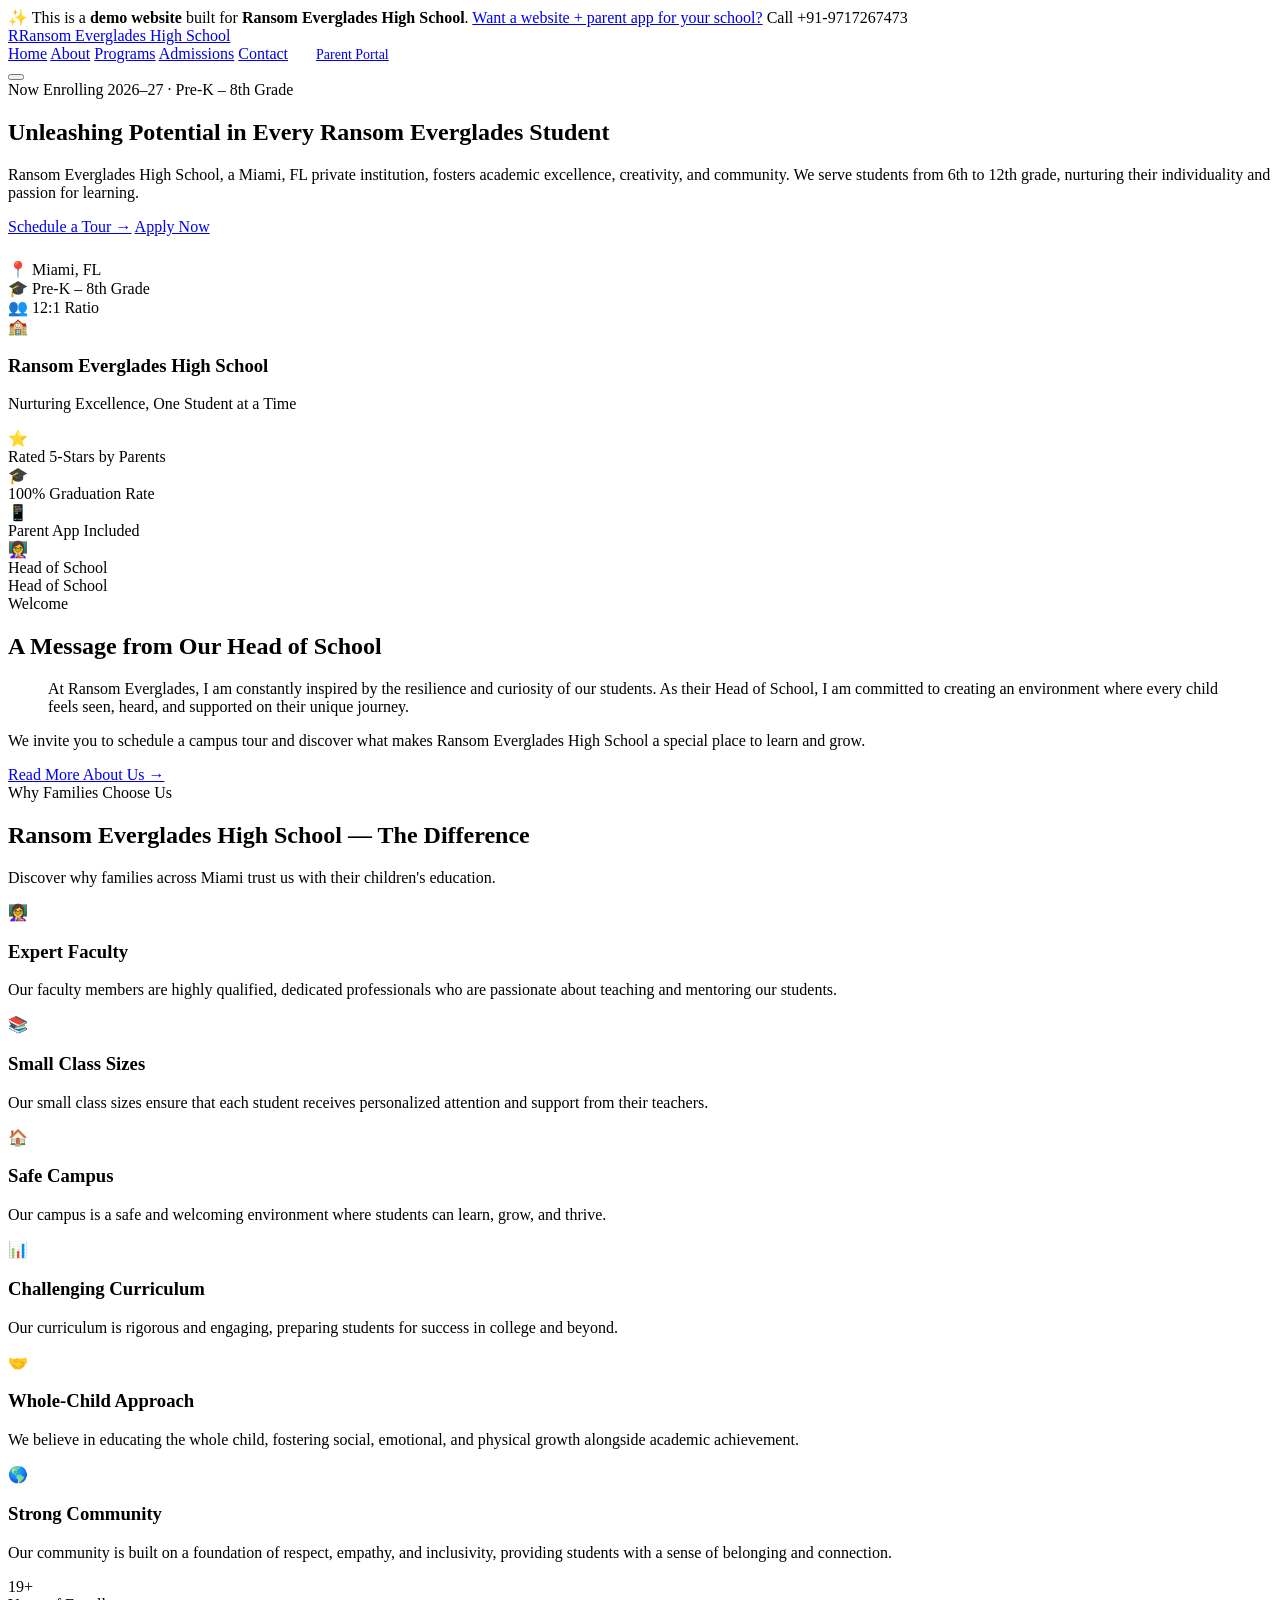
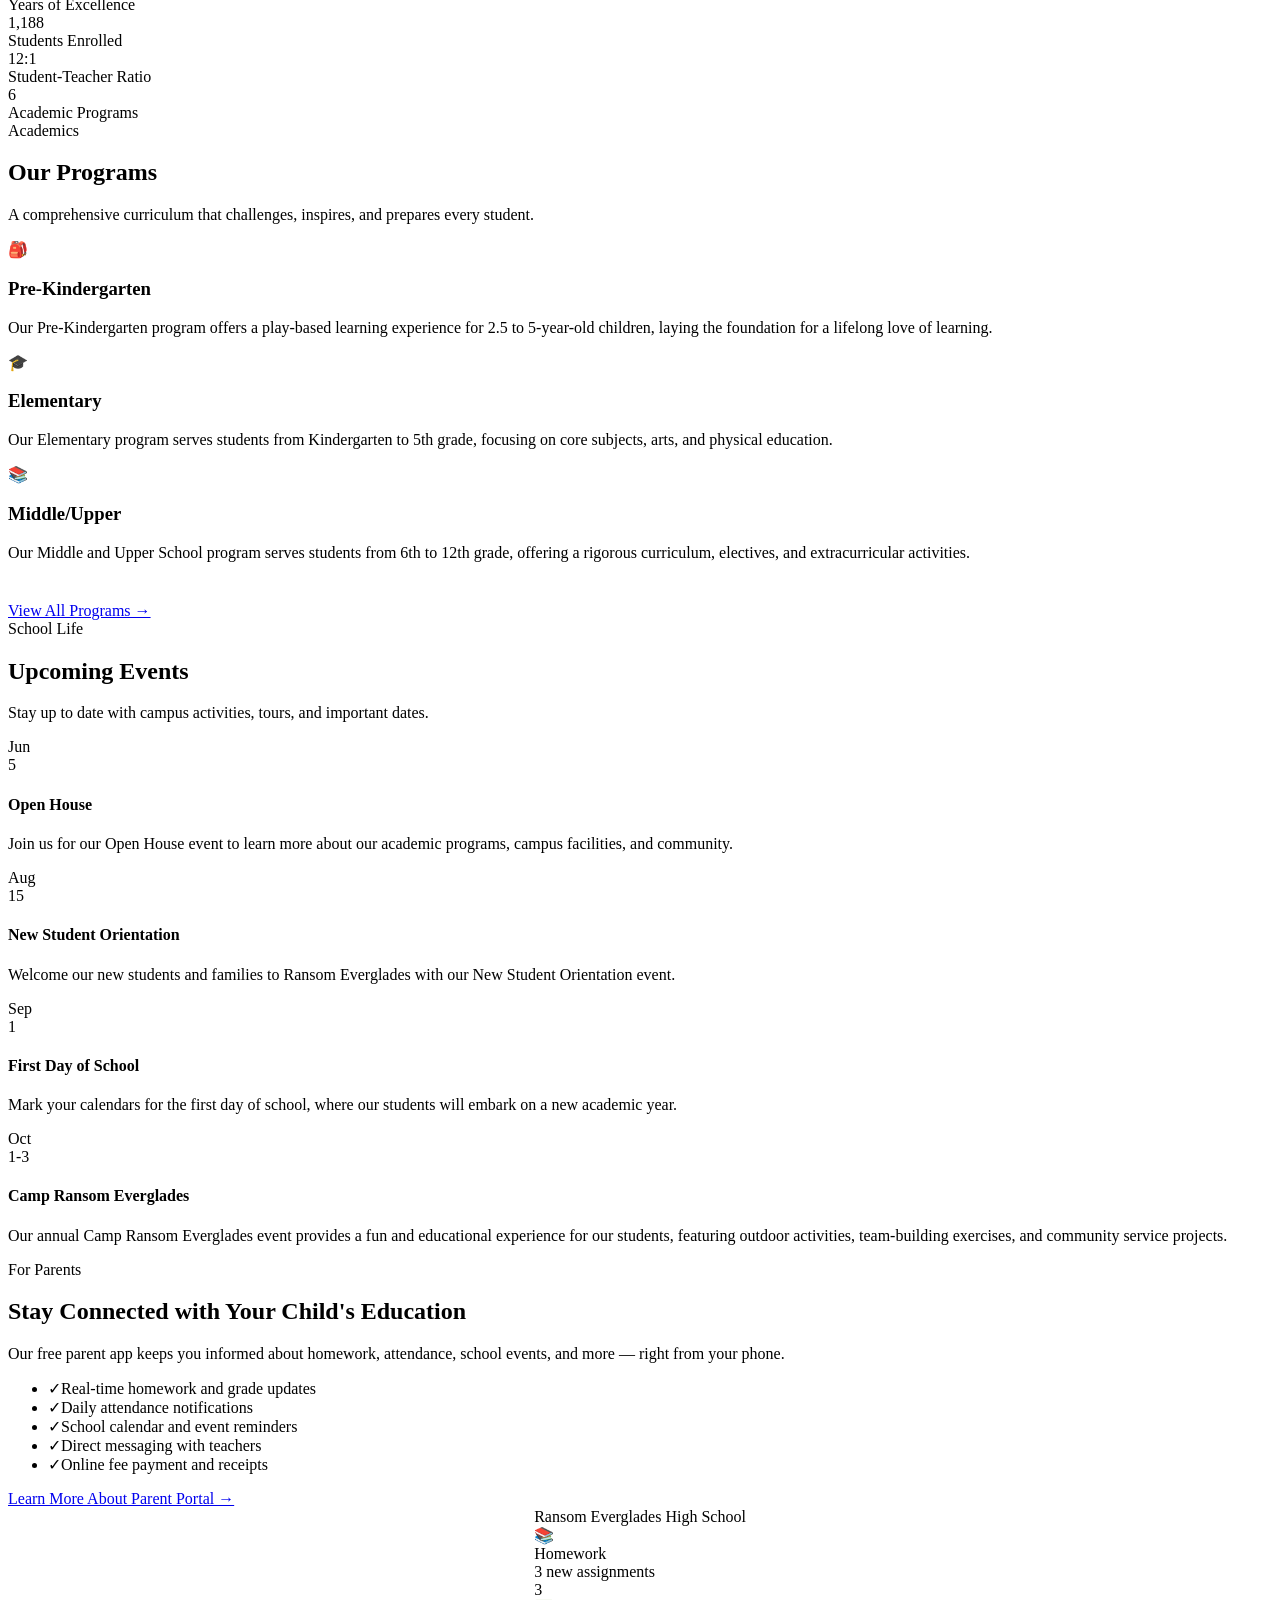
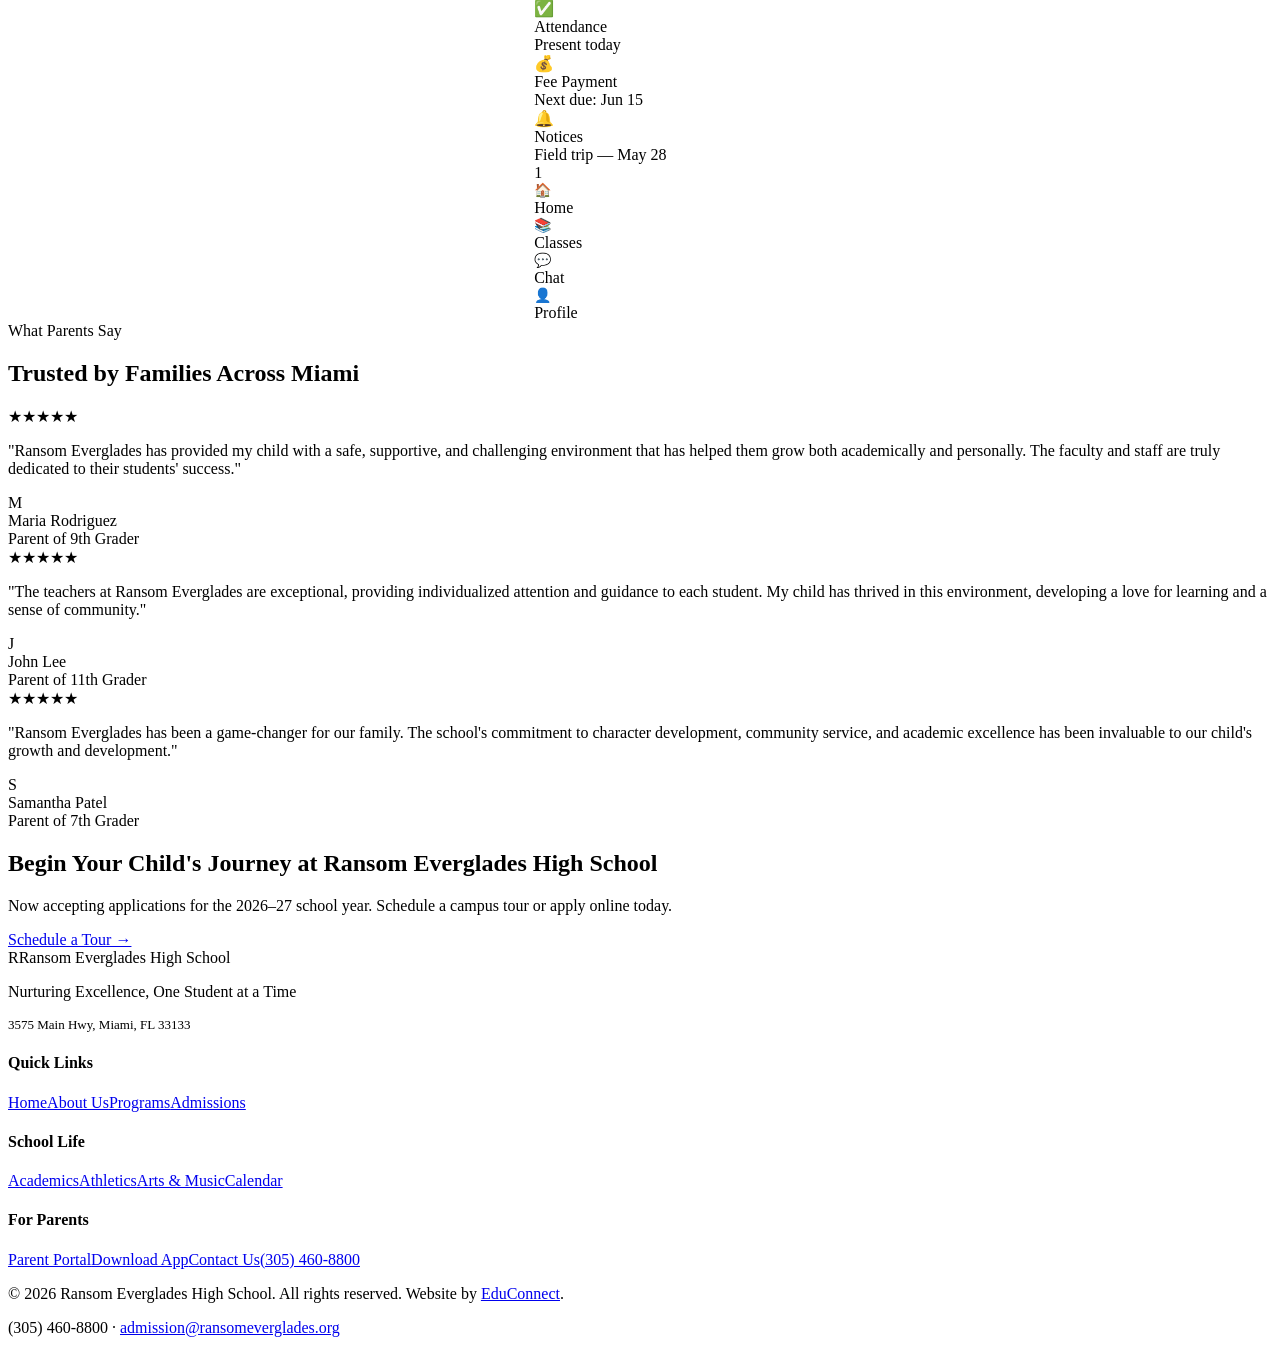
==== commit ea3e8e56: "Initial demo site for Ransom Everglades High School" ====
--- a/index.html
+++ b/index.html
@@ -25,8 +25,8 @@
 <section class="hero"><div class="container"><div class="hero-inner">
   <div class="hero-content">
     <div class="badge animate-on-scroll mb-6">Now Enrolling 2026–27 · Pre-K – 8th Grade</div>
-    <h1 class="heading-xl animate-on-scroll mb-6">Empowering Young Minds in the Heart of Miami</h1>
-    <p class="text-lg text-muted animate-on-scroll mb-8">At Ransom Everglades High School, we pride ourselves on our commitment to fostering a community of curious, creative, and compassionate individuals. Our private school in Miami, FL, serves students in grades Pre-K through 12, and we believe that every child's potential deserves to flourish. Through our rigorous academic programs and supportive environment, we help our students grow into thoughtful leaders and engaged global citizens.</p>
+    <h1 class="heading-xl animate-on-scroll mb-6">Unleashing Potential in Every Ransom Everglades Student</h1>
+    <p class="text-lg text-muted animate-on-scroll mb-8">Ransom Everglades High School, a Miami, FL private institution, fosters academic excellence, creativity, and community. We serve students from 6th to 12th grade, nurturing their individuality and passion for learning.</p>
     <div class="hero-actions animate-on-scroll">
       <a href="/admissions.html" class="btn btn-primary btn-lg">Schedule a Tour →</a>
       <a href="/admissions.html" class="btn btn-outline btn-lg">Apply Now</a>
@@ -39,7 +39,7 @@
   </div>
   <div class="hero-visual animate-on-scroll">
     <div class="school-illustration"><div class="school-illustration-inner">
-      <div class="school-building">🏫</div><h3>Ransom Everglades High School</h3><p>Explore. Create. Achieve.</p>
+      <div class="school-building">🏫</div><h3>Ransom Everglades High School</h3><p>Nurturing Excellence, One Student at a Time</p>
     </div></div>
     <div class="float-card card-1"><div class="fc-icon green">⭐</div>Rated 5-Stars by Parents</div>
     <div class="float-card card-2"><div class="fc-icon blue">🎓</div>100% Graduation Rate</div>
@@ -55,7 +55,7 @@
   <div class="welcome-text animate-on-scroll">
     <div class="badge mb-4">Welcome</div>
     <h2 class="heading-lg mb-6">A Message from Our Head of School</h2>
-    <blockquote>As the Head of School, I am constantly inspired by the passion and creativity of our students, faculty, and staff. At Ransom Everglades, we are dedicated to providing a world-class education that nurtures the whole child, from the Early Childhood Program to our Upper School graduates. Our goal is to empower each student to achieve their highest potential and make a positive impact in our world.</blockquote>
+    <blockquote>At Ransom Everglades, I am constantly inspired by the resilience and curiosity of our students. As their Head of School, I am committed to creating an environment where every child feels seen, heard, and supported on their unique journey.</blockquote>
     <p>We invite you to schedule a campus tour and discover what makes Ransom Everglades High School a special place to learn and grow.</p>
     <a href="/about.html" class="btn btn-outline" style="margin-top:20px">Read More About Us →</a>
   </div>
@@ -69,22 +69,22 @@
   </div>
   <div class="features-grid">
       <div class="feature-card animate-on-scroll stagger-1">
-        <div class="feature-icon">👩‍🏫</div><h3>Expert Faculty</h3><p>Our faculty is composed of experienced and dedicated educators who are passionate about teaching and committed to helping each student succeed.</p>
+        <div class="feature-icon">👩‍🏫</div><h3>Expert Faculty</h3><p>Our faculty members are highly qualified, dedicated professionals who are passionate about teaching and mentoring our students.</p>
       </div>
       <div class="feature-card animate-on-scroll stagger-2">
-        <div class="feature-icon">📚</div><h3>Small Class Sizes</h3><p>With a student-to-teacher ratio of 1:10, our students receive the personalized attention and support they need to excel academically and personally.</p>
+        <div class="feature-icon">📚</div><h3>Small Class Sizes</h3><p>Our small class sizes ensure that each student receives personalized attention and support from their teachers.</p>
       </div>
       <div class="feature-card animate-on-scroll stagger-3">
-        <div class="feature-icon">🏫</div><h3>Safe and Secure Campus</h3><p>Our campus is a secure and welcoming environment where students can focus on their learning and personal growth without worry or distraction.</p>
+        <div class="feature-icon">🏠</div><h3>Safe Campus</h3><p>Our campus is a safe and welcoming environment where students can learn, grow, and thrive.</p>
       </div>
       <div class="feature-card animate-on-scroll stagger-4">
-        <div class="feature-icon">📈</div><h3>Academic Excellence</h3><p>Our curriculum is designed to challenge and engage students, preparing them for success in college and beyond.</p>
+        <div class="feature-icon">📊</div><h3>Challenging Curriculum</h3><p>Our curriculum is rigorous and engaging, preparing students for success in college and beyond.</p>
       </div>
       <div class="feature-card animate-on-scroll stagger-5">
-        <div class="feature-icon">🌎</div><h3>Whole-Child Education</h3><p>At Ransom Everglades, we believe that education should be a holistic experience that includes character development, social responsibility, and community service.</p>
+        <div class="feature-icon">🤝</div><h3>Whole-Child Approach</h3><p>We believe in educating the whole child, fostering social, emotional, and physical growth alongside academic achievement.</p>
       </div>
       <div class="feature-card animate-on-scroll stagger-6">
-        <div class="feature-icon">🤝</div><h3>Supportive Community</h3><p>Our school community is built on a foundation of trust, respect, and empathy, where students, faculty, and staff work together to support each other's growth and success.</p>
+        <div class="feature-icon">🌎</div><h3>Strong Community</h3><p>Our community is built on a foundation of respect, empathy, and inclusivity, providing students with a sense of belonging and connection.</p>
       </div></div>
 </div></section>
 
@@ -103,13 +103,13 @@
   </div>
   <div class="programs-grid">
       <div class="program-card animate-on-scroll stagger-1">
-        <div class="program-icon">🎒</div><h3>Pre-Kindergarten</h3><p>Our Early Childhood Program provides a nurturing and engaging environment for children as young as 2 years old, where they can begin their educational journey and develop essential social, emotional, and cognitive skills.</p>
+        <div class="program-icon">🎒</div><h3>Pre-Kindergarten</h3><p>Our Pre-Kindergarten program offers a play-based learning experience for 2.5 to 5-year-old children, laying the foundation for a lifelong love of learning.</p>
       </div>
       <div class="program-card animate-on-scroll stagger-2">
-        <div class="program-icon">📚</div><h3>Elementary School</h3><p>In our Lower School, students in grades K-5 receive a well-rounded education that includes reading, writing, mathematics, science, and social studies, as well as music, art, and physical education.</p>
+        <div class="program-icon">🎓</div><h3>Elementary</h3><p>Our Elementary program serves students from Kindergarten to 5th grade, focusing on core subjects, arts, and physical education.</p>
       </div>
       <div class="program-card animate-on-scroll stagger-3">
-        <div class="program-icon">📊</div><h3>Middle School</h3><p>Our Middle School program for grades 6-8 emphasizes academic rigor, creativity, and problem-solving skills, as students begin to explore their interests and develop their abilities in a supportive and challenging environment.</p>
+        <div class="program-icon">📚</div><h3>Middle/Upper</h3><p>Our Middle and Upper School program serves students from 6th to 12th grade, offering a rigorous curriculum, electives, and extracurricular activities.</p>
       </div></div>
   <div class="text-center animate-on-scroll" style="margin-top:40px"><a href="/programs.html" class="btn btn-outline">View All Programs →</a></div>
 </div></section>
@@ -122,16 +122,16 @@
   </div>
   <div class="events-grid"><div class="event-card animate-on-scroll stagger-1">
         <div class="event-date"><div class="month">Jun</div><div class="day">5</div></div>
-        <div class="event-info"><h4>Open House</h4><p>Join us for an evening of tours, meet-and-greets with faculty and staff, and information sessions to learn more about our school and programs.</p></div>
+        <div class="event-info"><h4>Open House</h4><p>Join us for our Open House event to learn more about our academic programs, campus facilities, and community.</p></div>
       </div><div class="event-card animate-on-scroll stagger-2">
-        <div class="event-date"><div class="month">Jun</div><div class="day">15</div></div>
-        <div class="event-info"><h4>Summer Camp Orientation</h4><p>Get ready for a fun-filled summer at Ransom Everglades! Our summer camp orientation will introduce you to our camp staff, programs, and activities.</p></div>
+        <div class="event-date"><div class="month">Aug</div><div class="day">15</div></div>
+        <div class="event-info"><h4>New Student Orientation</h4><p>Welcome our new students and families to Ransom Everglades with our New Student Orientation event.</p></div>
       </div><div class="event-card animate-on-scroll stagger-3">
-        <div class="event-date"><div class="month">Aug</div><div class="day">17</div></div>
-        <div class="event-info"><h4>First Day of School</h4><p>Welcome to the new school year! Our first day of school is a special occasion, and we invite all families to join us for a morning of festivities and introductions.</p></div>
+        <div class="event-date"><div class="month">Sep</div><div class="day">1</div></div>
+        <div class="event-info"><h4>First Day of School</h4><p>Mark your calendars for the first day of school, where our students will embark on a new academic year.</p></div>
       </div><div class="event-card animate-on-scroll stagger-4">
-        <div class="event-date"><div class="month">Oct</div><div class="day">1</div></div>
-        <div class="event-info"><h4>Parent-Teacher Conferences</h4><p>Join us for parent-teacher conferences to discuss your child's progress and goals for the year. We look forward to working with you and your family.</p></div>
+        <div class="event-date"><div class="month">Oct</div><div class="day">1-3</div></div>
+        <div class="event-info"><h4>Camp Ransom Everglades</h4><p>Our annual Camp Ransom Everglades event provides a fun and educational experience for our students, featuring outdoor activities, team-building exercises, and community service projects.</p></div>
       </div></div>
 </div></section>
 
@@ -176,21 +176,21 @@
   <div class="testimonials-grid">
       <div class="testimonial-card animate-on-scroll stagger-1">
         <div class="stars"><span class="star">★</span><span class="star">★</span><span class="star">★</span><span class="star">★</span><span class="star">★</span></div>
-        <p class="testimonial-text">"Ransom Everglades has been a game-changer for our family. The school's commitment to academic excellence, combined with its focus on character development and community service, has given our children the skills and confidence they need to succeed in life."</p>
+        <p class="testimonial-text">"Ransom Everglades has provided my child with a safe, supportive, and challenging environment that has helped them grow both academically and personally. The faculty and staff are truly dedicated to their students' success."</p>
         <div class="testimonial-author"><div class="author-avatar">M</div>
-        <div class="author-info"><div class="author-name">Maria Rodriguez</div><div class="author-role">Parent of 7th Grader</div></div></div>
+        <div class="author-info"><div class="author-name">Maria Rodriguez</div><div class="author-role">Parent of 9th Grader</div></div></div>
       </div>
       <div class="testimonial-card animate-on-scroll stagger-2">
         <div class="stars"><span class="star">★</span><span class="star">★</span><span class="star">★</span><span class="star">★</span><span class="star">★</span></div>
-        <p class="testimonial-text">"Our child's teachers at Ransom Everglades are truly exceptional. They are supportive, knowledgeable, and dedicated to helping each student reach their full potential. We feel so lucky to have them as part of our school community."</p>
+        <p class="testimonial-text">"The teachers at Ransom Everglades are exceptional, providing individualized attention and guidance to each student. My child has thrived in this environment, developing a love for learning and a sense of community."</p>
         <div class="testimonial-author"><div class="author-avatar">J</div>
-        <div class="author-info"><div class="author-name">John Lee</div><div class="author-role">Parent of 4th Grader</div></div></div>
+        <div class="author-info"><div class="author-name">John Lee</div><div class="author-role">Parent of 11th Grader</div></div></div>
       </div>
       <div class="testimonial-card animate-on-scroll stagger-3">
         <div class="stars"><span class="star">★</span><span class="star">★</span><span class="star">★</span><span class="star">★</span><span class="star">★</span></div>
-        <p class="testimonial-text">"As a parent, it's reassuring to know that my child is safe and supported at school. Ransom Everglades has a strong sense of community and a focus on character development that gives me peace of mind and confidence in their education."</p>
-        <div class="testimonial-author"><div class="author-avatar">E</div>
-        <div class="author-info"><div class="author-name">Emily Patel</div><div class="author-role">Parent of 9th Grader</div></div></div>
+        <p class="testimonial-text">"Ransom Everglades has been a game-changer for our family. The school's commitment to character development, community service, and academic excellence has been invaluable to our child's growth and development."</p>
+        <div class="testimonial-author"><div class="author-avatar">S</div>
+        <div class="author-info"><div class="author-name">Samantha Patel</div><div class="author-role">Parent of 7th Grader</div></div></div>
       </div></div>
 </div></section>
 
@@ -207,7 +207,7 @@
     <div class="footer-grid">
       <div class="footer-brand">
         <div class="logo" style="margin-bottom:8px"><span class="logo-icon">R</span>Ransom Everglades High School</div>
-        <p>Explore. Create. Achieve.</p>
+        <p>Nurturing Excellence, One Student at a Time</p>
         <p style="margin-top:12px;font-size:13px">3575 Main Hwy, Miami, FL 33133</p>
       </div>
       <div class="footer-col"><h4>Quick Links</h4><a href="/">Home</a><a href="/about.html">About Us</a><a href="/programs.html">Programs</a><a href="/admissions.html">Admissions</a></div>
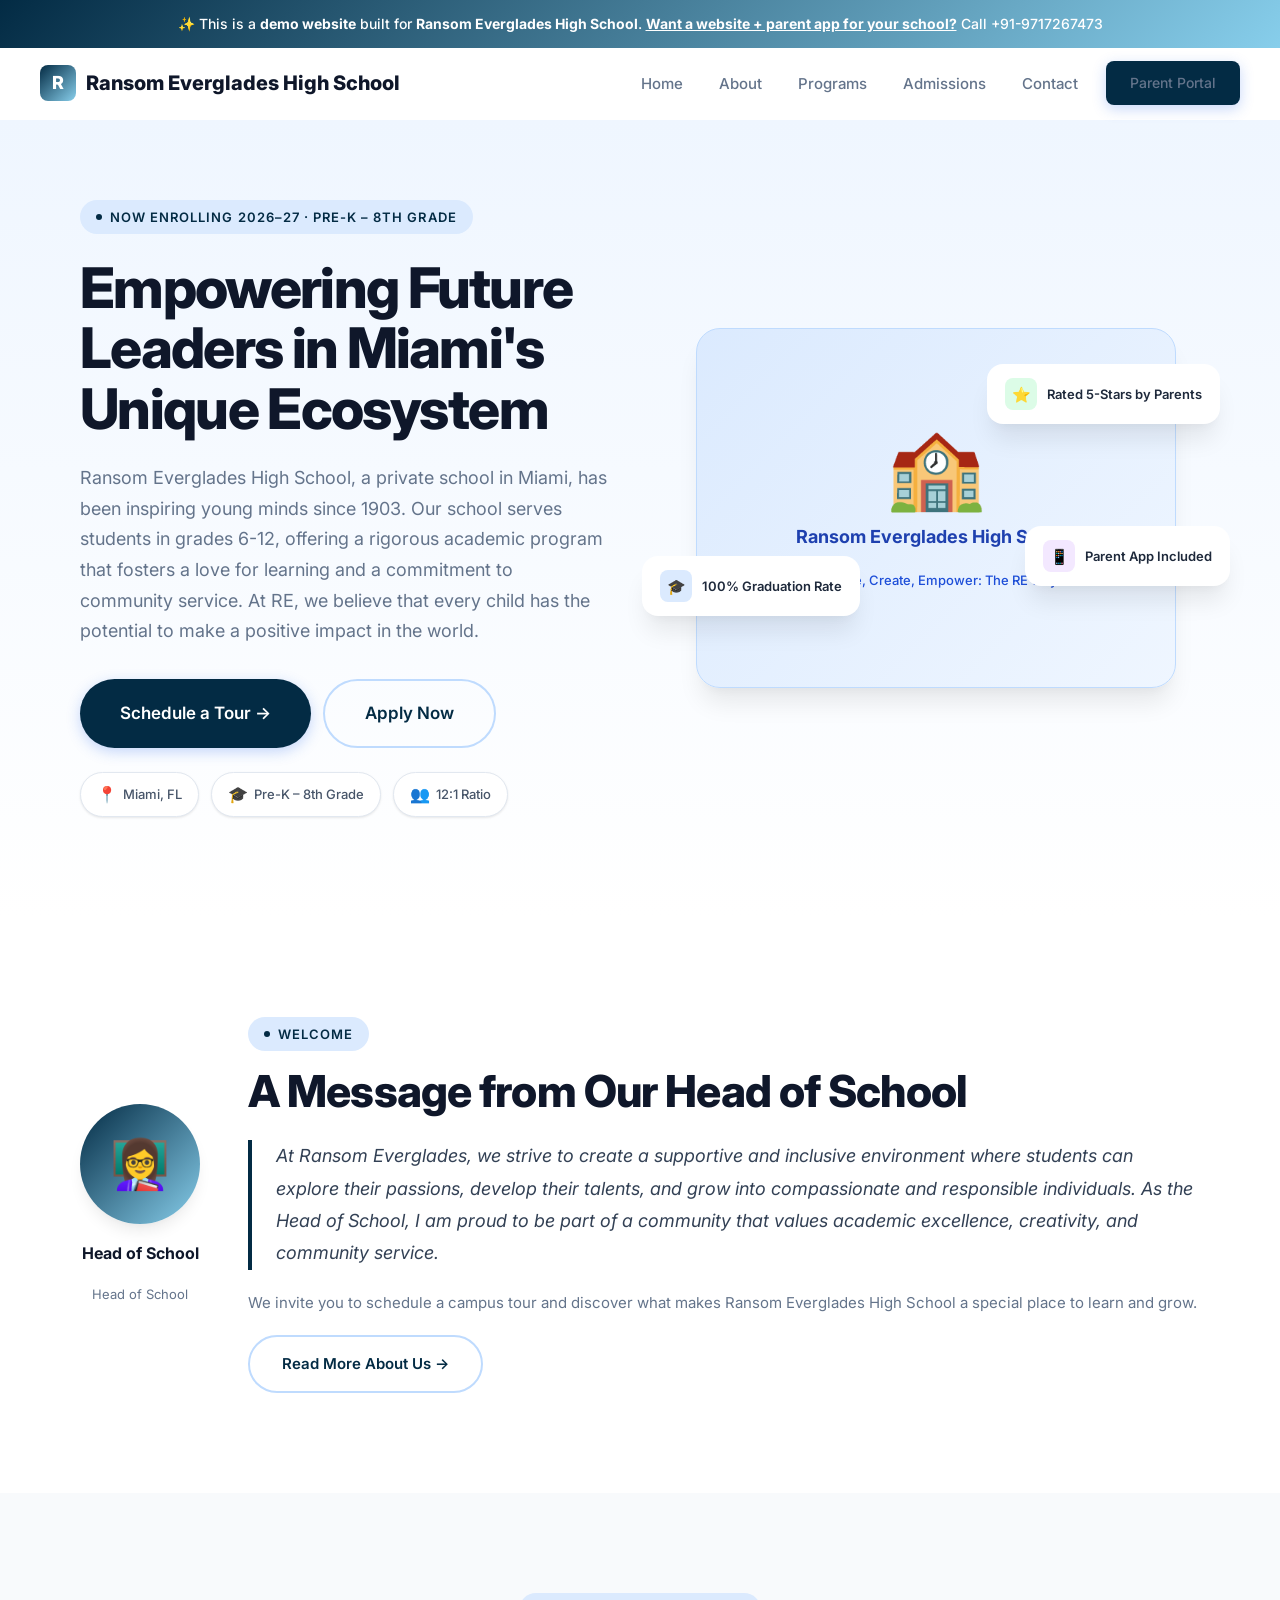
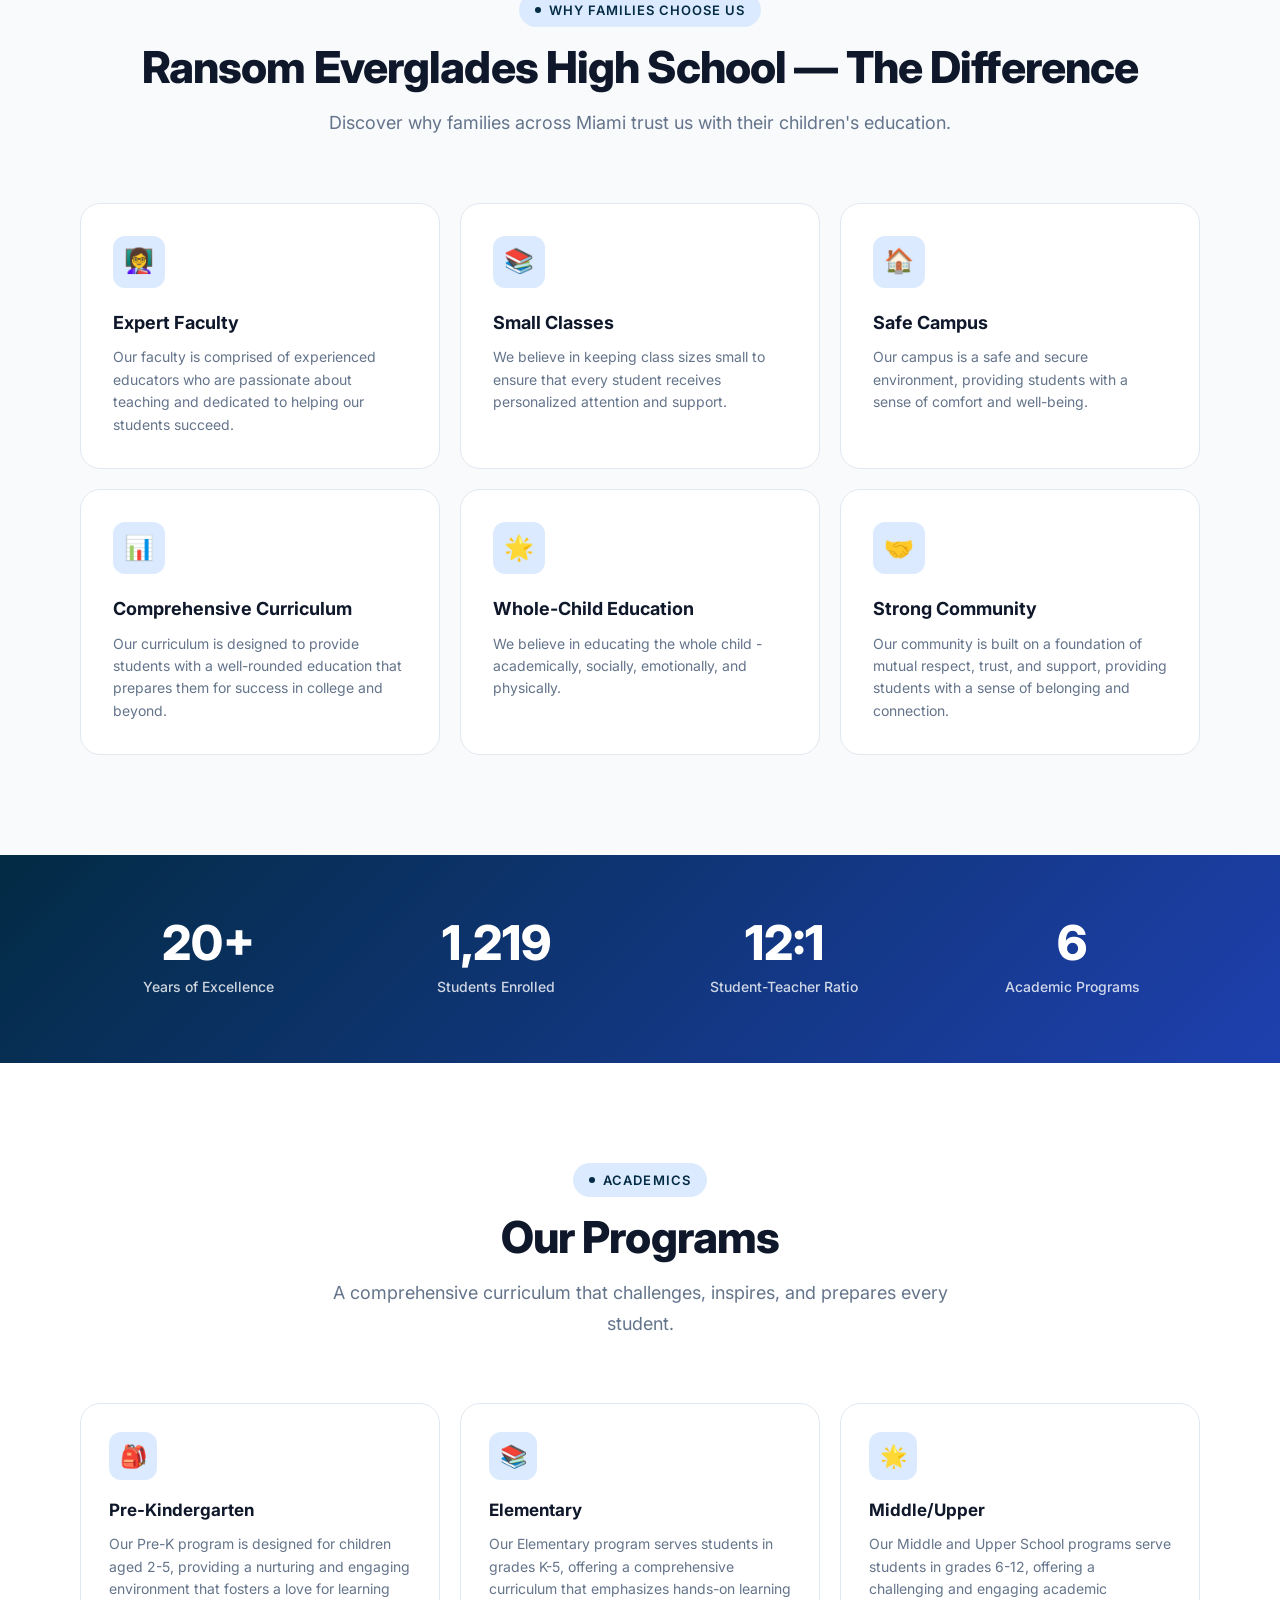
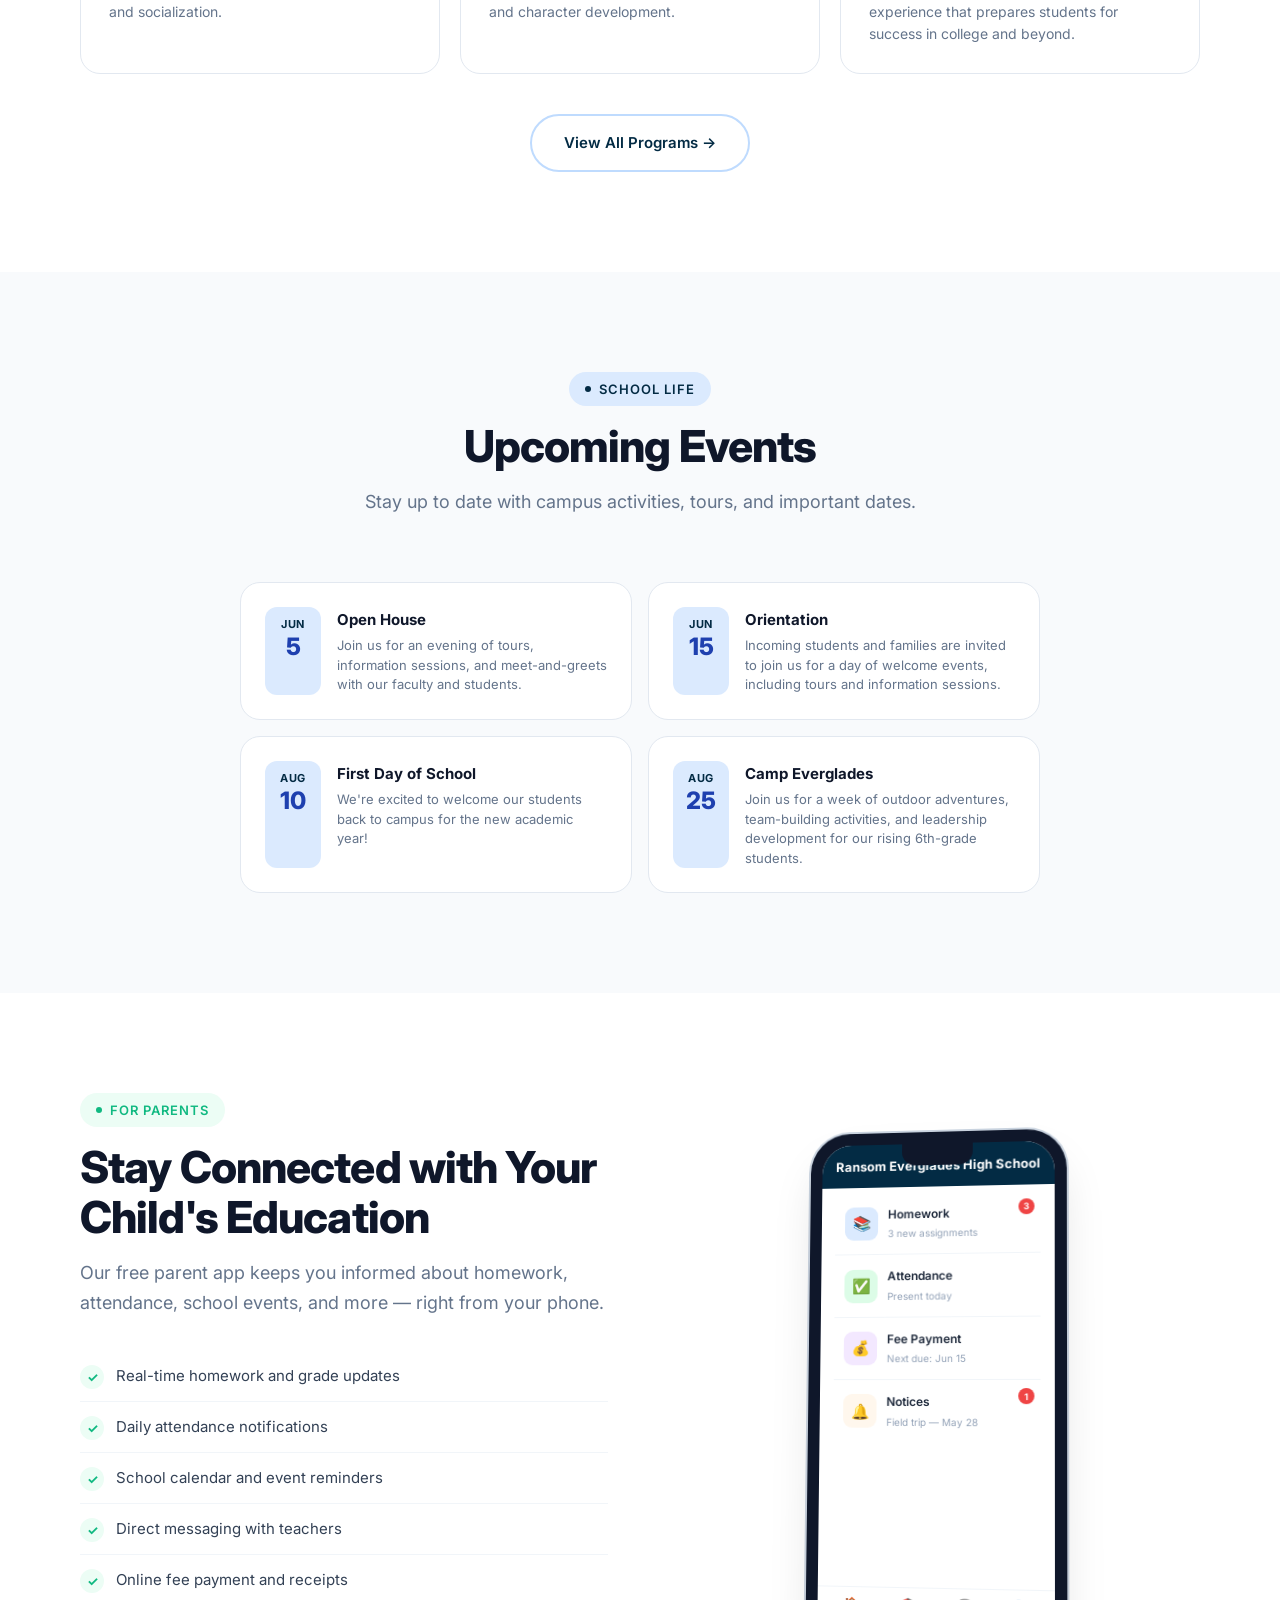
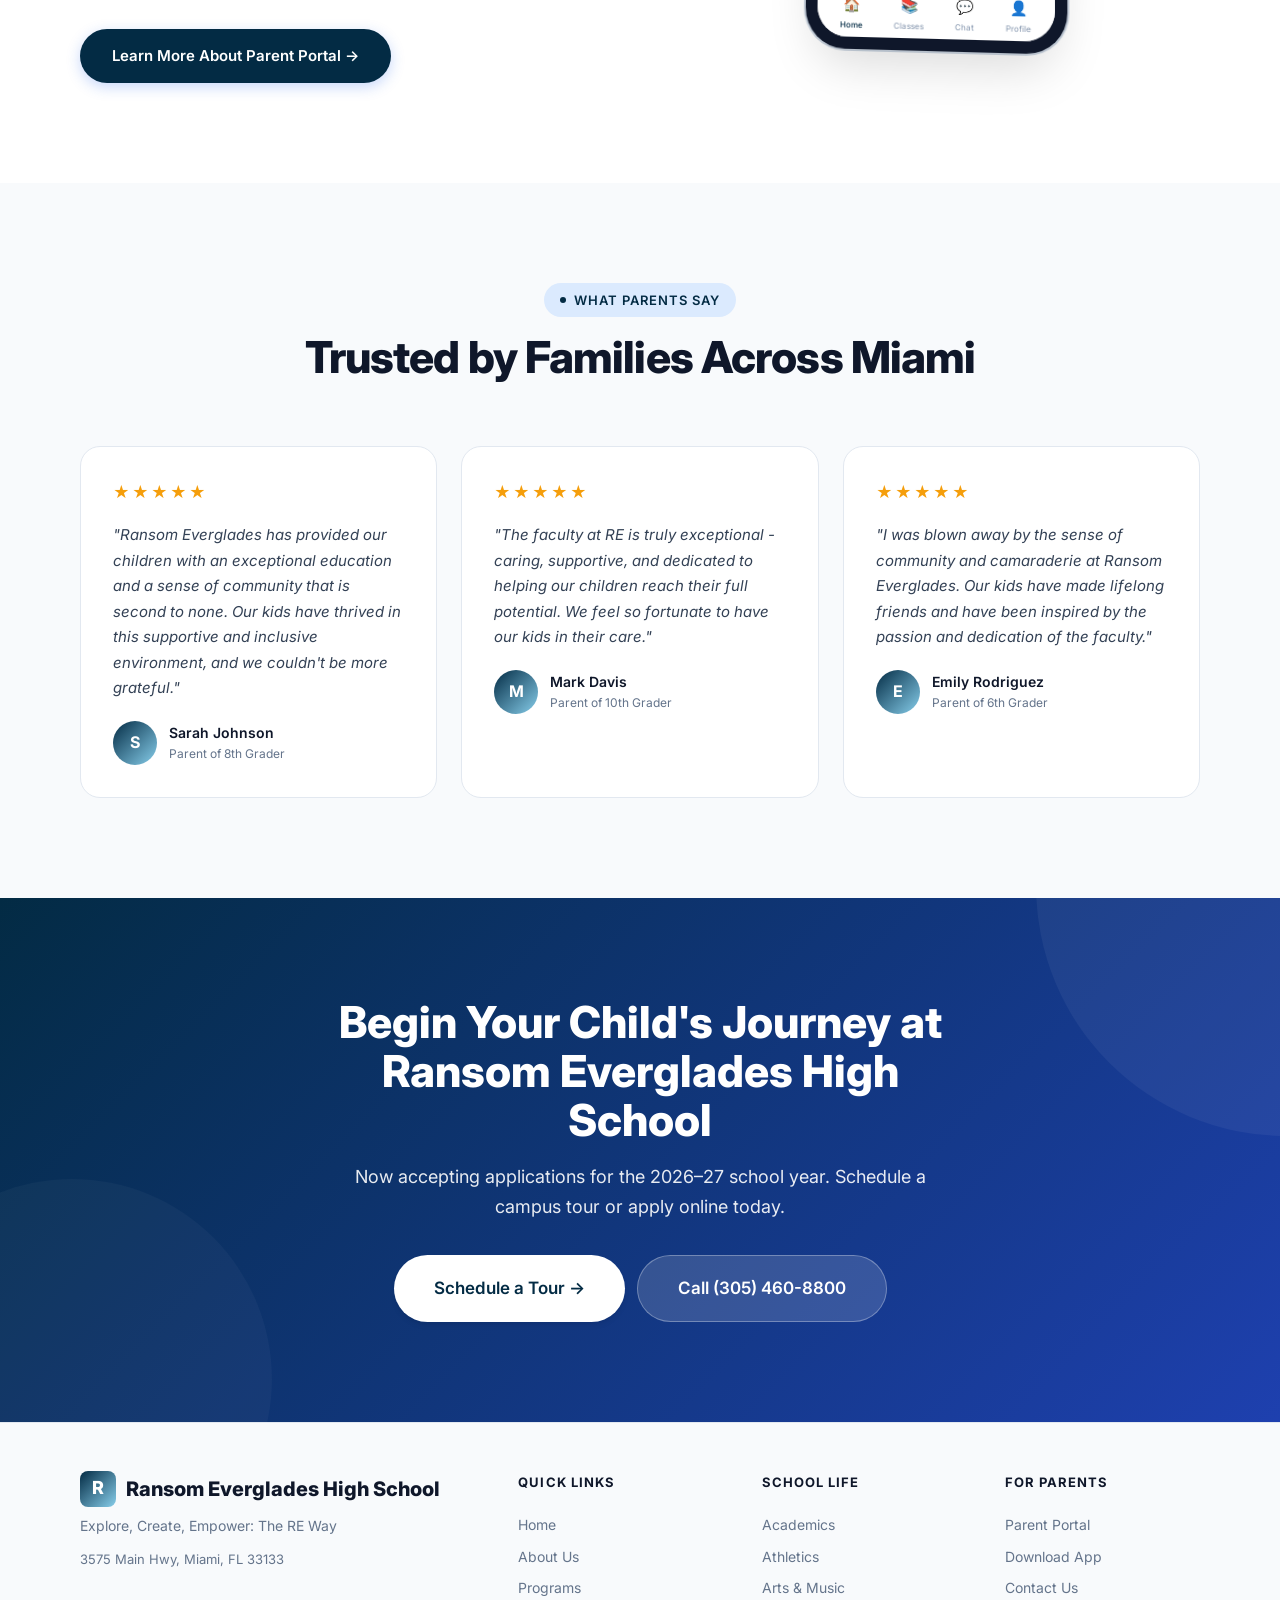
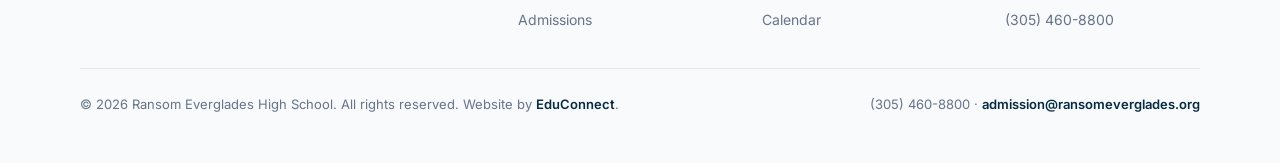
==== commit 3e9a1676: "Initial demo site for Ransom Everglades High School" ====
--- a/index.html
+++ b/index.html
@@ -25,8 +25,8 @@
 <section class="hero"><div class="container"><div class="hero-inner">
   <div class="hero-content">
     <div class="badge animate-on-scroll mb-6">Now Enrolling 2026–27 · Pre-K – 8th Grade</div>
-    <h1 class="heading-xl animate-on-scroll mb-6">Unleashing Potential in Every Ransom Everglades Student</h1>
-    <p class="text-lg text-muted animate-on-scroll mb-8">Ransom Everglades High School, a Miami, FL private institution, fosters academic excellence, creativity, and community. We serve students from 6th to 12th grade, nurturing their individuality and passion for learning.</p>
+    <h1 class="heading-xl animate-on-scroll mb-6">Empowering Future Leaders in Miami's Unique Ecosystem</h1>
+    <p class="text-lg text-muted animate-on-scroll mb-8">Ransom Everglades High School, a private school in Miami, has been inspiring young minds since 1903. Our school serves students in grades 6-12, offering a rigorous academic program that fosters a love for learning and a commitment to community service. At RE, we believe that every child has the potential to make a positive impact in the world.</p>
     <div class="hero-actions animate-on-scroll">
       <a href="/admissions.html" class="btn btn-primary btn-lg">Schedule a Tour →</a>
       <a href="/admissions.html" class="btn btn-outline btn-lg">Apply Now</a>
@@ -39,7 +39,7 @@
   </div>
   <div class="hero-visual animate-on-scroll">
     <div class="school-illustration"><div class="school-illustration-inner">
-      <div class="school-building">🏫</div><h3>Ransom Everglades High School</h3><p>Nurturing Excellence, One Student at a Time</p>
+      <div class="school-building">🏫</div><h3>Ransom Everglades High School</h3><p>Explore, Create, Empower: The RE Way</p>
     </div></div>
     <div class="float-card card-1"><div class="fc-icon green">⭐</div>Rated 5-Stars by Parents</div>
     <div class="float-card card-2"><div class="fc-icon blue">🎓</div>100% Graduation Rate</div>
@@ -55,7 +55,7 @@
   <div class="welcome-text animate-on-scroll">
     <div class="badge mb-4">Welcome</div>
     <h2 class="heading-lg mb-6">A Message from Our Head of School</h2>
-    <blockquote>At Ransom Everglades, I am constantly inspired by the resilience and curiosity of our students. As their Head of School, I am committed to creating an environment where every child feels seen, heard, and supported on their unique journey.</blockquote>
+    <blockquote>At Ransom Everglades, we strive to create a supportive and inclusive environment where students can explore their passions, develop their talents, and grow into compassionate and responsible individuals. As the Head of School, I am proud to be part of a community that values academic excellence, creativity, and community service.</blockquote>
     <p>We invite you to schedule a campus tour and discover what makes Ransom Everglades High School a special place to learn and grow.</p>
     <a href="/about.html" class="btn btn-outline" style="margin-top:20px">Read More About Us →</a>
   </div>
@@ -69,22 +69,22 @@
   </div>
   <div class="features-grid">
       <div class="feature-card animate-on-scroll stagger-1">
-        <div class="feature-icon">👩‍🏫</div><h3>Expert Faculty</h3><p>Our faculty members are highly qualified, dedicated professionals who are passionate about teaching and mentoring our students.</p>
+        <div class="feature-icon">👩‍🏫</div><h3>Expert Faculty</h3><p>Our faculty is comprised of experienced educators who are passionate about teaching and dedicated to helping our students succeed.</p>
       </div>
       <div class="feature-card animate-on-scroll stagger-2">
-        <div class="feature-icon">📚</div><h3>Small Class Sizes</h3><p>Our small class sizes ensure that each student receives personalized attention and support from their teachers.</p>
+        <div class="feature-icon">📚</div><h3>Small Classes</h3><p>We believe in keeping class sizes small to ensure that every student receives personalized attention and support.</p>
       </div>
       <div class="feature-card animate-on-scroll stagger-3">
-        <div class="feature-icon">🏠</div><h3>Safe Campus</h3><p>Our campus is a safe and welcoming environment where students can learn, grow, and thrive.</p>
+        <div class="feature-icon">🏠</div><h3>Safe Campus</h3><p>Our campus is a safe and secure environment, providing students with a sense of comfort and well-being.</p>
       </div>
       <div class="feature-card animate-on-scroll stagger-4">
-        <div class="feature-icon">📊</div><h3>Challenging Curriculum</h3><p>Our curriculum is rigorous and engaging, preparing students for success in college and beyond.</p>
+        <div class="feature-icon">📊</div><h3>Comprehensive Curriculum</h3><p>Our curriculum is designed to provide students with a well-rounded education that prepares them for success in college and beyond.</p>
       </div>
       <div class="feature-card animate-on-scroll stagger-5">
-        <div class="feature-icon">🤝</div><h3>Whole-Child Approach</h3><p>We believe in educating the whole child, fostering social, emotional, and physical growth alongside academic achievement.</p>
+        <div class="feature-icon">🌟</div><h3>Whole-Child Education</h3><p>We believe in educating the whole child - academically, socially, emotionally, and physically.</p>
       </div>
       <div class="feature-card animate-on-scroll stagger-6">
-        <div class="feature-icon">🌎</div><h3>Strong Community</h3><p>Our community is built on a foundation of respect, empathy, and inclusivity, providing students with a sense of belonging and connection.</p>
+        <div class="feature-icon">🤝</div><h3>Strong Community</h3><p>Our community is built on a foundation of mutual respect, trust, and support, providing students with a sense of belonging and connection.</p>
       </div></div>
 </div></section>
 
@@ -103,13 +103,13 @@
   </div>
   <div class="programs-grid">
       <div class="program-card animate-on-scroll stagger-1">
-        <div class="program-icon">🎒</div><h3>Pre-Kindergarten</h3><p>Our Pre-Kindergarten program offers a play-based learning experience for 2.5 to 5-year-old children, laying the foundation for a lifelong love of learning.</p>
+        <div class="program-icon">🎒</div><h3>Pre-Kindergarten</h3><p>Our Pre-K program is designed for children aged 2-5, providing a nurturing and engaging environment that fosters a love for learning and socialization.</p>
       </div>
       <div class="program-card animate-on-scroll stagger-2">
-        <div class="program-icon">🎓</div><h3>Elementary</h3><p>Our Elementary program serves students from Kindergarten to 5th grade, focusing on core subjects, arts, and physical education.</p>
+        <div class="program-icon">📚</div><h3>Elementary</h3><p>Our Elementary program serves students in grades K-5, offering a comprehensive curriculum that emphasizes hands-on learning and character development.</p>
       </div>
       <div class="program-card animate-on-scroll stagger-3">
-        <div class="program-icon">📚</div><h3>Middle/Upper</h3><p>Our Middle and Upper School program serves students from 6th to 12th grade, offering a rigorous curriculum, electives, and extracurricular activities.</p>
+        <div class="program-icon">🌟</div><h3>Middle/Upper</h3><p>Our Middle and Upper School programs serve students in grades 6-12, offering a challenging and engaging academic experience that prepares students for success in college and beyond.</p>
       </div></div>
   <div class="text-center animate-on-scroll" style="margin-top:40px"><a href="/programs.html" class="btn btn-outline">View All Programs →</a></div>
 </div></section>
@@ -122,16 +122,16 @@
   </div>
   <div class="events-grid"><div class="event-card animate-on-scroll stagger-1">
         <div class="event-date"><div class="month">Jun</div><div class="day">5</div></div>
-        <div class="event-info"><h4>Open House</h4><p>Join us for our Open House event to learn more about our academic programs, campus facilities, and community.</p></div>
+        <div class="event-info"><h4>Open House</h4><p>Join us for an evening of tours, information sessions, and meet-and-greets with our faculty and students.</p></div>
       </div><div class="event-card animate-on-scroll stagger-2">
-        <div class="event-date"><div class="month">Aug</div><div class="day">15</div></div>
-        <div class="event-info"><h4>New Student Orientation</h4><p>Welcome our new students and families to Ransom Everglades with our New Student Orientation event.</p></div>
+        <div class="event-date"><div class="month">Jun</div><div class="day">15</div></div>
+        <div class="event-info"><h4>Orientation</h4><p>Incoming students and families are invited to join us for a day of welcome events, including tours and information sessions.</p></div>
       </div><div class="event-card animate-on-scroll stagger-3">
-        <div class="event-date"><div class="month">Sep</div><div class="day">1</div></div>
-        <div class="event-info"><h4>First Day of School</h4><p>Mark your calendars for the first day of school, where our students will embark on a new academic year.</p></div>
+        <div class="event-date"><div class="month">Aug</div><div class="day">10</div></div>
+        <div class="event-info"><h4>First Day of School</h4><p>We're excited to welcome our students back to campus for the new academic year!</p></div>
       </div><div class="event-card animate-on-scroll stagger-4">
-        <div class="event-date"><div class="month">Oct</div><div class="day">1-3</div></div>
-        <div class="event-info"><h4>Camp Ransom Everglades</h4><p>Our annual Camp Ransom Everglades event provides a fun and educational experience for our students, featuring outdoor activities, team-building exercises, and community service projects.</p></div>
+        <div class="event-date"><div class="month">Aug</div><div class="day">25</div></div>
+        <div class="event-info"><h4>Camp Everglades</h4><p>Join us for a week of outdoor adventures, team-building activities, and leadership development for our rising 6th-grade students.</p></div>
       </div></div>
 </div></section>
 
@@ -176,21 +176,21 @@
   <div class="testimonials-grid">
       <div class="testimonial-card animate-on-scroll stagger-1">
         <div class="stars"><span class="star">★</span><span class="star">★</span><span class="star">★</span><span class="star">★</span><span class="star">★</span></div>
-        <p class="testimonial-text">"Ransom Everglades has provided my child with a safe, supportive, and challenging environment that has helped them grow both academically and personally. The faculty and staff are truly dedicated to their students' success."</p>
-        <div class="testimonial-author"><div class="author-avatar">M</div>
-        <div class="author-info"><div class="author-name">Maria Rodriguez</div><div class="author-role">Parent of 9th Grader</div></div></div>
+        <p class="testimonial-text">"Ransom Everglades has provided our children with an exceptional education and a sense of community that is second to none. Our kids have thrived in this supportive and inclusive environment, and we couldn't be more grateful."</p>
+        <div class="testimonial-author"><div class="author-avatar">S</div>
+        <div class="author-info"><div class="author-name">Sarah Johnson</div><div class="author-role">Parent of 8th Grader</div></div></div>
       </div>
       <div class="testimonial-card animate-on-scroll stagger-2">
         <div class="stars"><span class="star">★</span><span class="star">★</span><span class="star">★</span><span class="star">★</span><span class="star">★</span></div>
-        <p class="testimonial-text">"The teachers at Ransom Everglades are exceptional, providing individualized attention and guidance to each student. My child has thrived in this environment, developing a love for learning and a sense of community."</p>
-        <div class="testimonial-author"><div class="author-avatar">J</div>
-        <div class="author-info"><div class="author-name">John Lee</div><div class="author-role">Parent of 11th Grader</div></div></div>
+        <p class="testimonial-text">"The faculty at RE is truly exceptional - caring, supportive, and dedicated to helping our children reach their full potential. We feel so fortunate to have our kids in their care."</p>
+        <div class="testimonial-author"><div class="author-avatar">M</div>
+        <div class="author-info"><div class="author-name">Mark Davis</div><div class="author-role">Parent of 10th Grader</div></div></div>
       </div>
       <div class="testimonial-card animate-on-scroll stagger-3">
         <div class="stars"><span class="star">★</span><span class="star">★</span><span class="star">★</span><span class="star">★</span><span class="star">★</span></div>
-        <p class="testimonial-text">"Ransom Everglades has been a game-changer for our family. The school's commitment to character development, community service, and academic excellence has been invaluable to our child's growth and development."</p>
-        <div class="testimonial-author"><div class="author-avatar">S</div>
-        <div class="author-info"><div class="author-name">Samantha Patel</div><div class="author-role">Parent of 7th Grader</div></div></div>
+        <p class="testimonial-text">"I was blown away by the sense of community and camaraderie at Ransom Everglades. Our kids have made lifelong friends and have been inspired by the passion and dedication of the faculty."</p>
+        <div class="testimonial-author"><div class="author-avatar">E</div>
+        <div class="author-info"><div class="author-name">Emily Rodriguez</div><div class="author-role">Parent of 6th Grader</div></div></div>
       </div></div>
 </div></section>
 
@@ -207,7 +207,7 @@
     <div class="footer-grid">
       <div class="footer-brand">
         <div class="logo" style="margin-bottom:8px"><span class="logo-icon">R</span>Ransom Everglades High School</div>
-        <p>Nurturing Excellence, One Student at a Time</p>
+        <p>Explore, Create, Empower: The RE Way</p>
         <p style="margin-top:12px;font-size:13px">3575 Main Hwy, Miami, FL 33133</p>
       </div>
       <div class="footer-col"><h4>Quick Links</h4><a href="/">Home</a><a href="/about.html">About Us</a><a href="/programs.html">Programs</a><a href="/admissions.html">Admissions</a></div>
--- a/styles.css
+++ b/styles.css
@@ -0,0 +1,223 @@
+/* ===== DESIGN SYSTEM — LIGHT PROFESSIONAL ===== */
+:root{
+  --primary:#032B44;--primary-50:#eff6ff;--primary-100:#dbeafe;--primary-200:#bfdbfe;
+  --primary-500:#032B44;--primary-600:#1d4ed8;--primary-700:#1e40af;
+  --secondary:#87CEEB;--accent:#10b981;--accent-50:#ecfdf5;
+  --white:#fff;--gray-50:#f8fafc;--gray-100:#f1f5f9;--gray-200:#e2e8f0;--gray-300:#cbd5e1;
+  --gray-400:#94a3b8;--gray-500:#64748b;--gray-600:#475569;--gray-700:#334155;
+  --gray-800:#1e293b;--gray-900:#0f172a;
+  --bg:var(--white);--bg-alt:var(--gray-50);--text:var(--gray-700);
+  --text-heading:var(--gray-900);--text-muted:var(--gray-500);--border:var(--gray-200);
+  --shadow-sm:0 1px 3px rgba(0,0,0,.06),0 1px 2px rgba(0,0,0,.04);
+  --shadow-md:0 4px 6px -1px rgba(0,0,0,.07),0 2px 4px -2px rgba(0,0,0,.05);
+  --shadow-lg:0 10px 15px -3px rgba(0,0,0,.08),0 4px 6px -4px rgba(0,0,0,.04);
+  --shadow-xl:0 20px 25px -5px rgba(0,0,0,.08),0 8px 10px -6px rgba(0,0,0,.04);
+  --shadow-2xl:0 25px 50px -12px rgba(0,0,0,.15);
+  --shadow-primary:0 4px 14px rgba(37,99,235,.25);
+  --radius-sm:8px;--radius-md:12px;--radius-lg:16px;--radius-xl:20px;--radius-2xl:24px;--radius-full:9999px;
+  --font:'Inter',-apple-system,BlinkMacSystemFont,'Segoe UI',sans-serif;
+}
+*,*::before,*::after{margin:0;padding:0;box-sizing:border-box}
+html{scroll-behavior:smooth;-webkit-font-smoothing:antialiased}
+body{font-family:var(--font);background:var(--bg);color:var(--text);line-height:1.7;overflow-x:hidden;font-size:16px}
+a{color:inherit;text-decoration:none}img{max-width:100%;display:block}button{font-family:inherit;cursor:pointer}
+.container{max-width:1200px;margin:0 auto;padding:0 24px}
+@media(min-width:768px){.container{padding:0 40px}}
+.section-padding{padding:80px 0}
+@media(min-width:768px){.section-padding{padding:100px 0}}
+.badge{display:inline-flex;align-items:center;gap:8px;padding:6px 16px;font-size:13px;font-weight:600;text-transform:uppercase;letter-spacing:.08em;border-radius:var(--radius-full);background:var(--primary-100);color:var(--primary)}
+.badge::before{content:'';width:6px;height:6px;border-radius:50%;background:var(--primary);animation:pulse 2s infinite}
+.badge.accent{background:var(--accent-50);color:var(--accent)}.badge.accent::before{background:var(--accent)}
+.heading-xl{font-size:clamp(32px,5vw,56px);font-weight:800;line-height:1.08;letter-spacing:-.03em;color:var(--text-heading)}
+.heading-lg{font-size:clamp(28px,4vw,44px);font-weight:800;line-height:1.12;letter-spacing:-.02em;color:var(--text-heading)}
+.heading-md{font-size:clamp(22px,3vw,32px);font-weight:700;line-height:1.2;color:var(--text-heading)}
+.heading-sm{font-size:20px;font-weight:700;line-height:1.3;color:var(--text-heading)}
+.text-lg{font-size:18px;line-height:1.7;color:var(--text)}
+.text-base{font-size:16px;line-height:1.7;color:var(--text)}
+.text-sm{font-size:14px;line-height:1.6;color:var(--text-muted)}
+.text-center{text-align:center}.text-muted{color:var(--text-muted)}
+.gradient-text{background:linear-gradient(135deg,var(--primary),var(--secondary));-webkit-background-clip:text;-webkit-text-fill-color:transparent;background-clip:text}
+.max-w-lg{max-width:640px}.mx-auto{margin-left:auto;margin-right:auto}
+.mb-4{margin-bottom:16px}.mb-6{margin-bottom:24px}.mb-8{margin-bottom:32px}
+.mb-12{margin-bottom:48px}.mb-16{margin-bottom:64px}
+.btn{display:inline-flex;align-items:center;justify-content:center;gap:8px;padding:14px 32px;font-size:15px;font-weight:600;border-radius:var(--radius-full);border:none;cursor:pointer;transition:all .25s cubic-bezier(.4,0,.2,1);text-decoration:none;white-space:nowrap}
+.btn-primary{background:var(--primary);color:var(--white);box-shadow:var(--shadow-primary)}
+.btn-primary:hover{background:var(--primary-600);transform:translateY(-2px);box-shadow:0 8px 24px rgba(37,99,235,.3)}
+.btn-lg{padding:18px 40px;font-size:17px}
+.btn-outline{background:transparent;color:var(--primary);border:2px solid var(--primary-200)}
+.btn-outline:hover{background:var(--primary-50);border-color:var(--primary);transform:translateY(-2px)}
+.btn-white{background:var(--white);color:var(--primary);box-shadow:var(--shadow-md)}
+.btn-white:hover{transform:translateY(-2px);box-shadow:var(--shadow-lg)}
+.demo-banner{background:linear-gradient(135deg,var(--primary),var(--secondary));color:var(--white);text-align:center;padding:12px 24px;font-size:14px;font-weight:500;position:relative;z-index:200}
+.demo-banner strong{font-weight:700}.demo-banner a{color:var(--white);text-decoration:underline;font-weight:700}
+.navbar{position:sticky;top:0;z-index:100;display:flex;justify-content:space-between;align-items:center;padding:0 24px;height:72px;background:rgba(255,255,255,.92);backdrop-filter:blur(20px) saturate(180%);border-bottom:1px solid transparent;transition:all .3s ease}
+@media(min-width:768px){.navbar{padding:0 40px}}
+.navbar.scrolled{border-bottom-color:var(--border);box-shadow:var(--shadow-sm)}
+.logo{display:flex;align-items:center;gap:10px;font-size:18px;font-weight:800;color:var(--text-heading)}
+@media(min-width:768px){.logo{font-size:20px}}
+.logo-icon{width:36px;height:36px;border-radius:var(--radius-sm);background:linear-gradient(135deg,var(--primary),var(--secondary));display:flex;align-items:center;justify-content:center;color:white;font-size:18px;font-weight:800}
+.nav-links{display:flex;gap:4px;align-items:center}
+.nav-links a{padding:8px 16px;font-size:15px;font-weight:500;color:var(--text-muted);border-radius:var(--radius-sm);transition:all .2s ease}
+.nav-links a:hover{color:var(--text-heading);background:var(--gray-50)}
+.nav-links .btn{margin-left:8px}
+.hamburger{display:none;background:none;border:none;padding:8px;min-height:44px;min-width:44px;flex-direction:column;justify-content:center;align-items:center}
+.hamburger span{display:block;width:22px;height:2px;background:var(--gray-700);margin:3px 0;transition:all .3s ease;border-radius:2px}
+.hamburger.active span:nth-child(1){transform:rotate(45deg) translate(4px,4px)}
+.hamburger.active span:nth-child(2){opacity:0}
+.hamburger.active span:nth-child(3){transform:rotate(-45deg) translate(4px,-4px)}
+@media(max-width:768px){.hamburger{display:flex}.nav-links{display:none;position:fixed;top:72px;left:0;right:0;bottom:0;background:var(--white);flex-direction:column;align-items:center;justify-content:center;gap:16px;z-index:200}.nav-links.open{display:flex}.nav-links a{font-size:18px;padding:12px 24px}}
+.hero{position:relative;overflow:hidden;background:linear-gradient(180deg,var(--primary-50) 0%,var(--white) 100%)}
+.hero-inner{display:grid;grid-template-columns:1fr;gap:48px;align-items:center;padding:60px 0 80px}
+@media(min-width:1024px){.hero-inner{grid-template-columns:1fr 1fr;gap:64px;padding:80px 0 100px}}
+.hero-content{max-width:560px}
+@media(max-width:1023px){.hero-content{text-align:center;margin:0 auto}}
+.hero-actions{display:flex;gap:12px;flex-wrap:wrap}
+@media(max-width:1023px){.hero-actions{justify-content:center}}
+.hero-visual{display:flex;justify-content:center;align-items:center;position:relative}
+.school-illustration{position:relative;width:100%;max-width:480px;aspect-ratio:4/3;border-radius:var(--radius-2xl);overflow:hidden;background:linear-gradient(135deg,var(--primary-100),var(--primary-50));border:1px solid var(--primary-200);box-shadow:var(--shadow-xl)}
+.school-illustration-inner{width:100%;height:100%;display:flex;flex-direction:column;align-items:center;justify-content:center;gap:16px;padding:32px}
+.school-building{font-size:80px;line-height:1}
+.school-illustration h3{font-size:18px;font-weight:700;color:var(--primary-700);text-align:center}
+.school-illustration p{font-size:13px;color:var(--primary-600);text-align:center;font-weight:500}
+.hero-info-cards{display:flex;gap:12px;flex-wrap:wrap;margin-top:20px}
+@media(max-width:1023px){.hero-info-cards{justify-content:center}}
+.info-chip{display:flex;align-items:center;gap:6px;padding:8px 16px;background:var(--white);border:1px solid var(--border);border-radius:var(--radius-full);font-size:13px;font-weight:500;color:var(--gray-600);box-shadow:var(--shadow-sm)}
+.info-chip .ic-icon{font-size:16px}
+.float-card{position:absolute;background:var(--white);border-radius:var(--radius-lg);box-shadow:var(--shadow-xl);padding:14px 18px;display:flex;align-items:center;gap:10px;font-size:13px;font-weight:600;color:var(--gray-800);animation:float-gentle 4s ease-in-out infinite;z-index:5;white-space:nowrap}
+.float-card.card-1{top:10%;right:-20px;animation-delay:0s}
+.float-card.card-2{bottom:20%;left:-30px;animation-delay:1.5s}
+.float-card.card-3{top:55%;right:-30px;animation-delay:3s}
+.float-card .fc-icon{width:32px;height:32px;border-radius:8px;display:flex;align-items:center;justify-content:center;font-size:15px}
+.float-card .fc-icon.green{background:#dcfce7;color:#16a34a}
+.float-card .fc-icon.blue{background:var(--primary-100);color:var(--primary)}
+.float-card .fc-icon.purple{background:#f3e8ff;color:#9333ea}
+.welcome-section{background:var(--white)}
+.welcome-grid{display:grid;grid-template-columns:1fr;gap:40px;align-items:center}
+@media(min-width:768px){.welcome-grid{grid-template-columns:auto 1fr;gap:48px}}
+.principal-card{display:flex;flex-direction:column;align-items:center;text-align:center;gap:16px}
+.principal-avatar{width:120px;height:120px;border-radius:50%;background:linear-gradient(135deg,var(--primary),var(--secondary));display:flex;align-items:center;justify-content:center;font-size:48px;color:white;box-shadow:var(--shadow-lg)}
+.principal-name{font-size:16px;font-weight:700;color:var(--text-heading)}
+.principal-title{font-size:13px;color:var(--text-muted)}
+.welcome-text blockquote{font-size:18px;font-style:italic;color:var(--text);line-height:1.8;border-left:4px solid var(--primary);padding-left:24px;margin-bottom:20px}
+.welcome-text p{font-size:15px;color:var(--text-muted);line-height:1.7}
+.features-section{background:var(--bg-alt)}
+.features-grid{display:grid;grid-template-columns:1fr;gap:20px}
+@media(min-width:640px){.features-grid{grid-template-columns:repeat(2,1fr)}}
+@media(min-width:1024px){.features-grid{grid-template-columns:repeat(3,1fr)}}
+.feature-card{position:relative;padding:32px;border-radius:var(--radius-xl);background:var(--white);border:1px solid var(--border);transition:all .3s ease;overflow:hidden}
+.feature-card:hover{transform:translateY(-4px);box-shadow:var(--shadow-lg);border-color:var(--primary-200)}
+.feature-icon{width:52px;height:52px;border-radius:var(--radius-md);background:var(--primary-100);display:flex;align-items:center;justify-content:center;margin-bottom:20px;font-size:24px;transition:transform .3s ease}
+.feature-card:hover .feature-icon{transform:scale(1.1)}
+.feature-card h3{font-size:18px;font-weight:700;color:var(--text-heading);margin-bottom:8px}
+.feature-card p{font-size:14px;color:var(--text-muted);line-height:1.6}
+.programs-section{background:var(--white)}
+.programs-grid{display:grid;grid-template-columns:1fr;gap:20px}
+@media(min-width:640px){.programs-grid{grid-template-columns:repeat(2,1fr)}}
+@media(min-width:1024px){.programs-grid{grid-template-columns:repeat(3,1fr)}}
+.program-card{padding:28px;border-radius:var(--radius-xl);background:var(--white);border:1px solid var(--border);transition:all .3s ease;position:relative;overflow:hidden}
+.program-card::before{content:'';position:absolute;top:0;left:0;right:0;height:3px;background:linear-gradient(90deg,var(--primary),var(--secondary));transform:scaleX(0);transform-origin:left;transition:transform .3s ease}
+.program-card:hover{transform:translateY(-4px);box-shadow:var(--shadow-lg);border-color:var(--primary-200)}
+.program-card:hover::before{transform:scaleX(1)}
+.program-icon{width:48px;height:48px;border-radius:var(--radius-md);background:var(--primary-100);display:flex;align-items:center;justify-content:center;margin-bottom:16px;font-size:22px}
+.program-card h3{font-size:17px;font-weight:700;color:var(--text-heading);margin-bottom:8px}
+.program-card p{font-size:14px;color:var(--text-muted);line-height:1.6}
+.stats-section{background:linear-gradient(135deg,var(--primary),var(--primary-700));color:var(--white);padding:64px 0}
+.stats-grid{display:grid;grid-template-columns:repeat(2,1fr);gap:32px;text-align:center}
+@media(min-width:768px){.stats-grid{grid-template-columns:repeat(4,1fr)}}
+.stat-value{font-size:clamp(32px,4vw,48px);font-weight:800;line-height:1}
+.stat-label{font-size:14px;opacity:.8;margin-top:8px;font-weight:500}
+.events-section{background:var(--bg-alt)}
+.events-grid{display:grid;grid-template-columns:1fr;gap:16px;max-width:800px;margin:0 auto}
+@media(min-width:640px){.events-grid{grid-template-columns:repeat(2,1fr)}}
+.event-card{display:flex;gap:16px;padding:24px;border-radius:var(--radius-xl);background:var(--white);border:1px solid var(--border);transition:all .3s ease}
+.event-card:hover{box-shadow:var(--shadow-md);border-color:var(--primary-200)}
+.event-date{min-width:56px;text-align:center;padding:8px;border-radius:var(--radius-md);background:var(--primary-100)}
+.event-date .month{font-size:11px;font-weight:700;text-transform:uppercase;color:var(--primary);letter-spacing:.05em}
+.event-date .day{font-size:24px;font-weight:800;color:var(--primary-700);line-height:1.2}
+.event-info h4{font-size:15px;font-weight:700;color:var(--text-heading);margin-bottom:4px}
+.event-info p{font-size:13px;color:var(--text-muted);line-height:1.5}
+.portal-section{background:var(--white)}
+.portal-grid{display:grid;grid-template-columns:1fr;gap:48px;align-items:center}
+@media(min-width:1024px){.portal-grid{grid-template-columns:1fr 1fr;gap:64px}}
+.phone-mockup{position:relative;width:260px;height:520px;background:var(--gray-900);border-radius:40px;padding:12px;box-shadow:var(--shadow-2xl),0 0 0 2px var(--gray-300);margin:0 auto;transform:perspective(1000px) rotateY(-6deg) rotateX(3deg)}
+.phone-mockup::before{content:'';position:absolute;top:12px;left:50%;transform:translateX(-50%);width:72px;height:22px;background:var(--gray-900);border-radius:0 0 14px 14px;z-index:10}
+.phone-screen{width:100%;height:100%;background:var(--white);border-radius:30px;overflow:hidden;position:relative}
+.phone-screen-content{padding:50px 14px 14px;font-size:12px;color:var(--gray-700)}
+.phone-status-bar{position:absolute;top:0;left:0;right:0;height:44px;background:var(--primary);display:flex;align-items:center;justify-content:center;color:white;font-weight:700;font-size:13px;border-radius:18px 18px 0 0}
+.phone-nav-item{display:flex;align-items:center;gap:10px;padding:12px 10px;border-bottom:1px solid var(--gray-100);position:relative}
+.phone-nav-item:last-child{border-bottom:none}
+.phone-nav-icon{width:34px;height:34px;border-radius:9px;display:flex;align-items:center;justify-content:center;font-size:15px;flex-shrink:0}
+.phone-nav-icon.blue{background:var(--primary-100);color:var(--primary)}
+.phone-nav-icon.green{background:#dcfce7;color:#16a34a}
+.phone-nav-icon.purple{background:#f3e8ff;color:#9333ea}
+.phone-nav-icon.orange{background:#fff7ed;color:#ea580c}
+.phone-nav-label{font-weight:600;font-size:12px;color:var(--gray-800)}
+.phone-nav-sub{font-size:10px;color:var(--gray-400);margin-top:1px}
+.phone-badge{position:absolute;top:8px;right:6px;min-width:16px;height:16px;border-radius:8px;background:#ef4444;color:white;font-size:9px;font-weight:700;display:flex;align-items:center;justify-content:center;padding:0 4px}
+.phone-bottom-bar{position:absolute;bottom:0;left:0;right:0;height:50px;background:var(--white);border-top:1px solid var(--gray-100);display:flex;align-items:center;justify-content:space-around;padding:0 8px;border-radius:0 0 18px 18px}
+.phone-tab{display:flex;flex-direction:column;align-items:center;gap:2px;font-size:8px;color:var(--gray-400);font-weight:500}
+.phone-tab.active{color:var(--primary)}
+.portal-features{list-style:none;padding:0}
+.portal-features li{display:flex;align-items:flex-start;gap:12px;padding:12px 0;border-bottom:1px solid var(--gray-100);font-size:15px;color:var(--text)}
+.portal-features li:last-child{border-bottom:none}
+.portal-features .pf-icon{width:24px;height:24px;border-radius:50%;background:var(--accent-50);color:var(--accent);display:flex;align-items:center;justify-content:center;flex-shrink:0;margin-top:2px;font-size:13px;font-weight:700}
+.testimonials-section{background:var(--bg-alt)}
+.testimonials-grid{display:grid;grid-template-columns:1fr;gap:24px}
+@media(min-width:768px){.testimonials-grid{grid-template-columns:repeat(3,1fr)}}
+.testimonial-card{padding:32px;border-radius:var(--radius-xl);background:var(--white);border:1px solid var(--border);transition:all .3s ease}
+.testimonial-card:hover{box-shadow:var(--shadow-lg);transform:translateY(-4px)}
+.stars{display:flex;gap:2px;margin-bottom:16px}.star{color:#f59e0b;font-size:16px}
+.testimonial-text{font-size:15px;color:var(--text);line-height:1.7;margin-bottom:20px;font-style:italic}
+.testimonial-author{display:flex;align-items:center;gap:12px}
+.author-avatar{width:44px;height:44px;border-radius:50%;background:linear-gradient(135deg,var(--primary),var(--secondary));display:flex;align-items:center;justify-content:center;font-weight:700;color:var(--white);font-size:16px;flex-shrink:0}
+.author-info .author-name{font-weight:600;font-size:14px;color:var(--text-heading)}
+.author-info .author-role{font-size:12px;color:var(--text-muted)}
+.cta-section{background:linear-gradient(135deg,var(--primary),var(--primary-700));color:var(--white);text-align:center;position:relative;overflow:hidden;padding:80px 0}
+@media(min-width:768px){.cta-section{padding:100px 0}}
+.cta-section::before{content:'';position:absolute;top:-50%;right:-20%;width:500px;height:500px;border-radius:50%;background:rgba(255,255,255,.05)}
+.cta-section::after{content:'';position:absolute;bottom:-30%;left:-10%;width:400px;height:400px;border-radius:50%;background:rgba(255,255,255,.03)}
+.cta-content{position:relative;z-index:1;max-width:640px;margin:0 auto}
+.cta-content h2{font-size:clamp(28px,4vw,44px);font-weight:800;margin-bottom:16px;line-height:1.12}
+.cta-content p{font-size:18px;opacity:.9;margin-bottom:32px;line-height:1.7}
+.cta-actions{display:flex;gap:12px;justify-content:center;flex-wrap:wrap}
+.page-hero{padding:100px 0 60px;background:linear-gradient(180deg,var(--primary-50) 0%,var(--white) 100%);text-align:center;position:relative}
+@media(min-width:768px){.page-hero{padding:120px 0 70px}}
+.content-section{padding:64px 0}.content-section .container{max-width:800px}
+.content-section p{font-size:16px;color:var(--text);line-height:1.9;margin-bottom:24px}
+.content-section p:last-child{margin-bottom:0}
+.contact-grid{display:grid;grid-template-columns:1fr;gap:32px}
+@media(min-width:768px){.contact-grid{grid-template-columns:1fr 1fr;gap:40px}}
+.contact-info-card{padding:32px;border-radius:var(--radius-xl);background:var(--white);border:1px solid var(--border)}
+.contact-item{display:flex;align-items:flex-start;gap:14px;margin-bottom:24px}
+.contact-item:last-child{margin-bottom:0}
+.contact-icon{width:44px;height:44px;border-radius:var(--radius-md);background:var(--primary-100);display:flex;align-items:center;justify-content:center;flex-shrink:0;font-size:20px}
+.contact-item h4{font-weight:600;color:var(--text-heading);margin-bottom:2px;font-size:14px}
+.contact-item p{color:var(--text-muted);font-size:14px}
+.contact-form{background:var(--white);border-radius:var(--radius-xl);border:1px solid var(--border);padding:32px}
+.form-group{margin-bottom:16px}.form-group:last-of-type{margin-bottom:24px}
+.form-label{display:block;font-size:13px;font-weight:600;color:var(--text-heading);margin-bottom:6px}
+.form-input,.form-textarea{width:100%;padding:12px 16px;border:1px solid var(--border);border-radius:var(--radius-sm);font-family:var(--font);font-size:14px;color:var(--text-heading);background:var(--gray-50);transition:all .2s ease;outline:none}
+.form-input:focus,.form-textarea:focus{border-color:var(--primary);box-shadow:0 0 0 3px var(--primary-100);background:var(--white)}
+.form-textarea{resize:vertical;min-height:100px}
+.admissions-steps{display:grid;grid-template-columns:1fr;gap:24px;max-width:700px;margin:0 auto}
+.adm-step{display:flex;gap:20px;padding:24px;background:var(--white);border-radius:var(--radius-xl);border:1px solid var(--border)}
+.adm-step-num{width:48px;height:48px;border-radius:50%;background:var(--primary);color:var(--white);display:flex;align-items:center;justify-content:center;font-weight:800;font-size:20px;flex-shrink:0}
+.adm-step h4{font-weight:700;color:var(--text-heading);margin-bottom:4px}
+.adm-step p{font-size:14px;color:var(--text-muted);line-height:1.6}
+.footer{padding:48px 0;border-top:1px solid var(--border);background:var(--gray-50)}
+.footer-grid{display:grid;grid-template-columns:1fr;gap:32px}
+@media(min-width:768px){.footer-grid{grid-template-columns:2fr 1fr 1fr 1fr;gap:48px}}
+.footer-brand p{font-size:14px;color:var(--text-muted);margin-top:8px;line-height:1.6;max-width:320px}
+.footer-col h4{font-size:13px;font-weight:700;text-transform:uppercase;letter-spacing:.08em;color:var(--text-heading);margin-bottom:16px}
+.footer-col a{display:block;font-size:14px;color:var(--text-muted);padding:4px 0;transition:color .2s ease}
+.footer-col a:hover{color:var(--primary)}
+.footer-bottom{border-top:1px solid var(--border);margin-top:32px;padding-top:24px;display:flex;justify-content:space-between;align-items:center;flex-wrap:wrap;gap:16px}
+.footer-bottom p{font-size:13px;color:var(--text-muted)}
+.footer-bottom a{color:var(--primary);font-weight:600}
+@keyframes pulse{0%,100%{opacity:1;transform:scale(1)}50%{opacity:.5;transform:scale(1.3)}}
+@keyframes float-gentle{0%,100%{transform:translateY(0)}50%{transform:translateY(-12px)}}
+.animate-on-scroll{opacity:0;transform:translateY(24px);transition:opacity .6s ease,transform .6s ease}
+.animate-on-scroll.visible{opacity:1;transform:translateY(0)}
+.stagger-1{transition-delay:.1s}.stagger-2{transition-delay:.2s}.stagger-3{transition-delay:.3s}
+.stagger-4{transition-delay:.4s}.stagger-5{transition-delay:.5s}.stagger-6{transition-delay:.6s}
+@media(prefers-reduced-motion:reduce){*,*::before,*::after{animation-duration:.01ms!important;transition-duration:.01ms!important}.animate-on-scroll{opacity:1;transform:none}.float-card{animation:none}}
